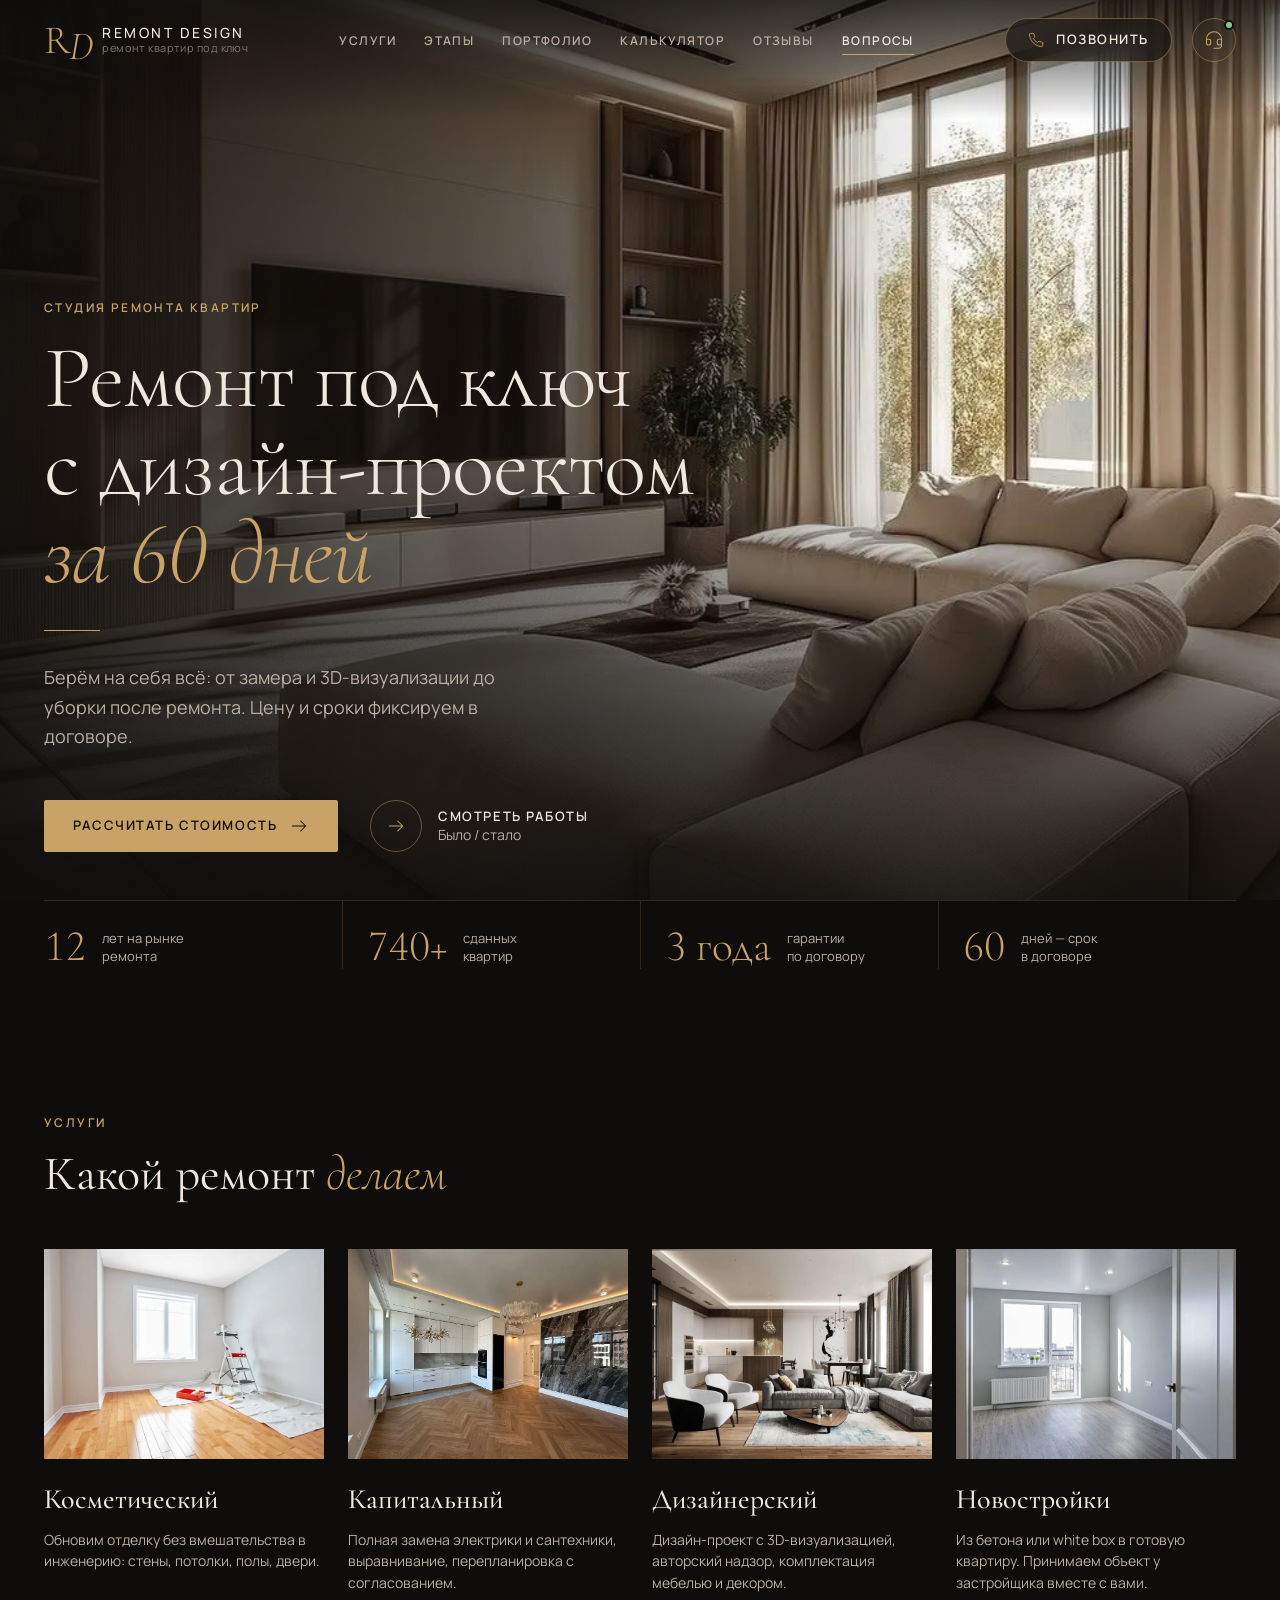
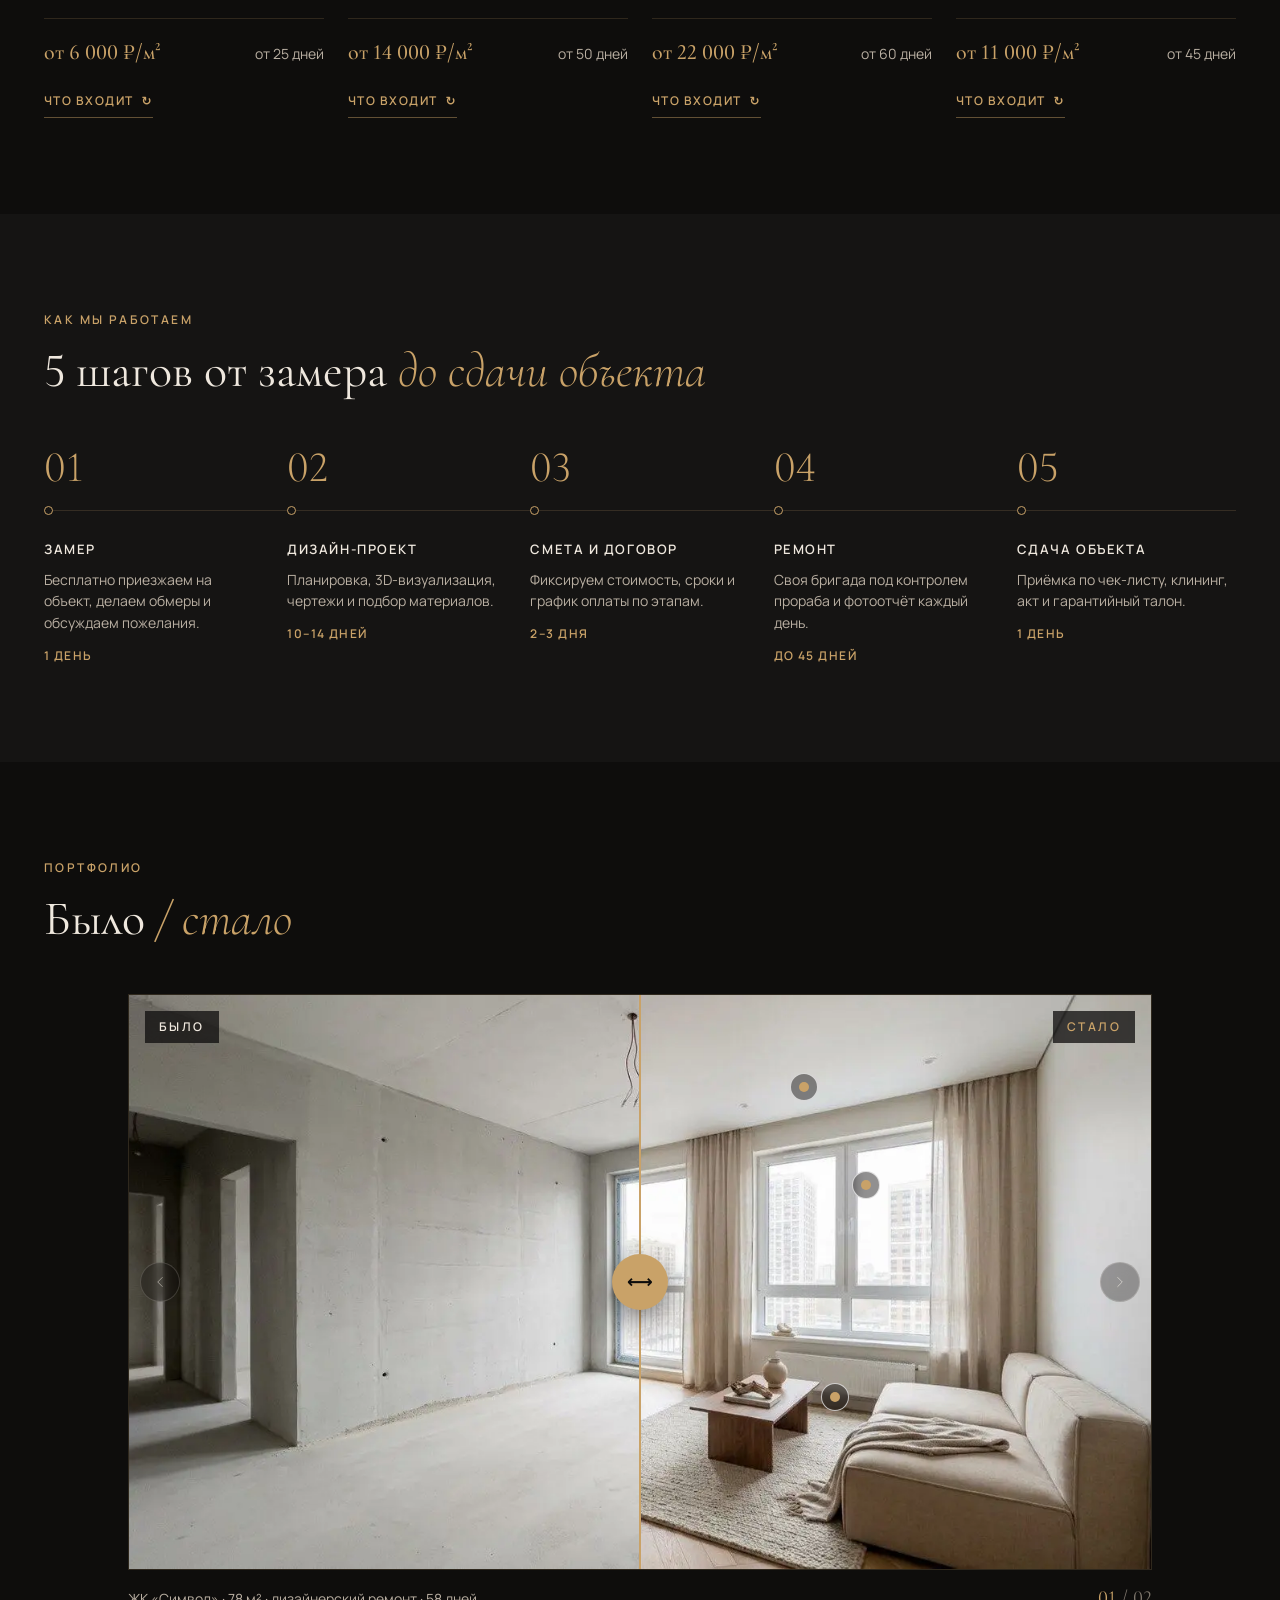
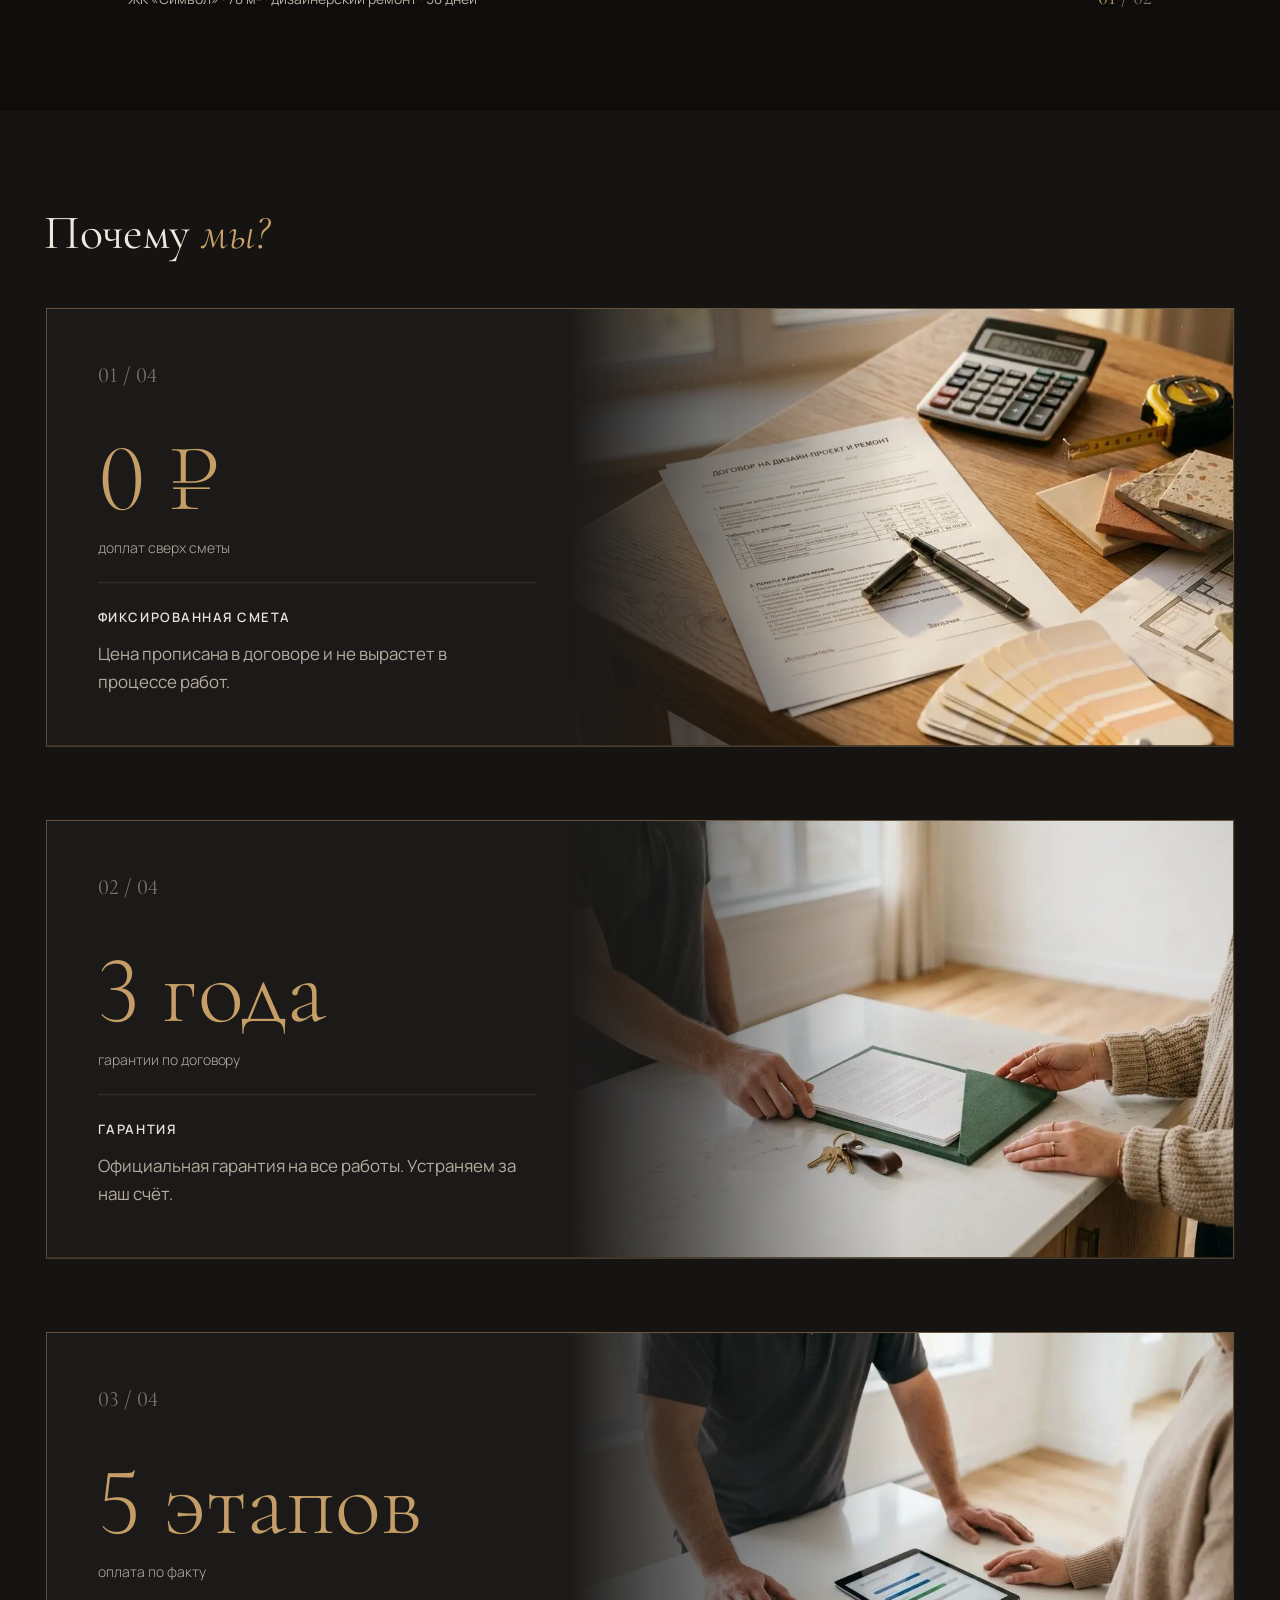
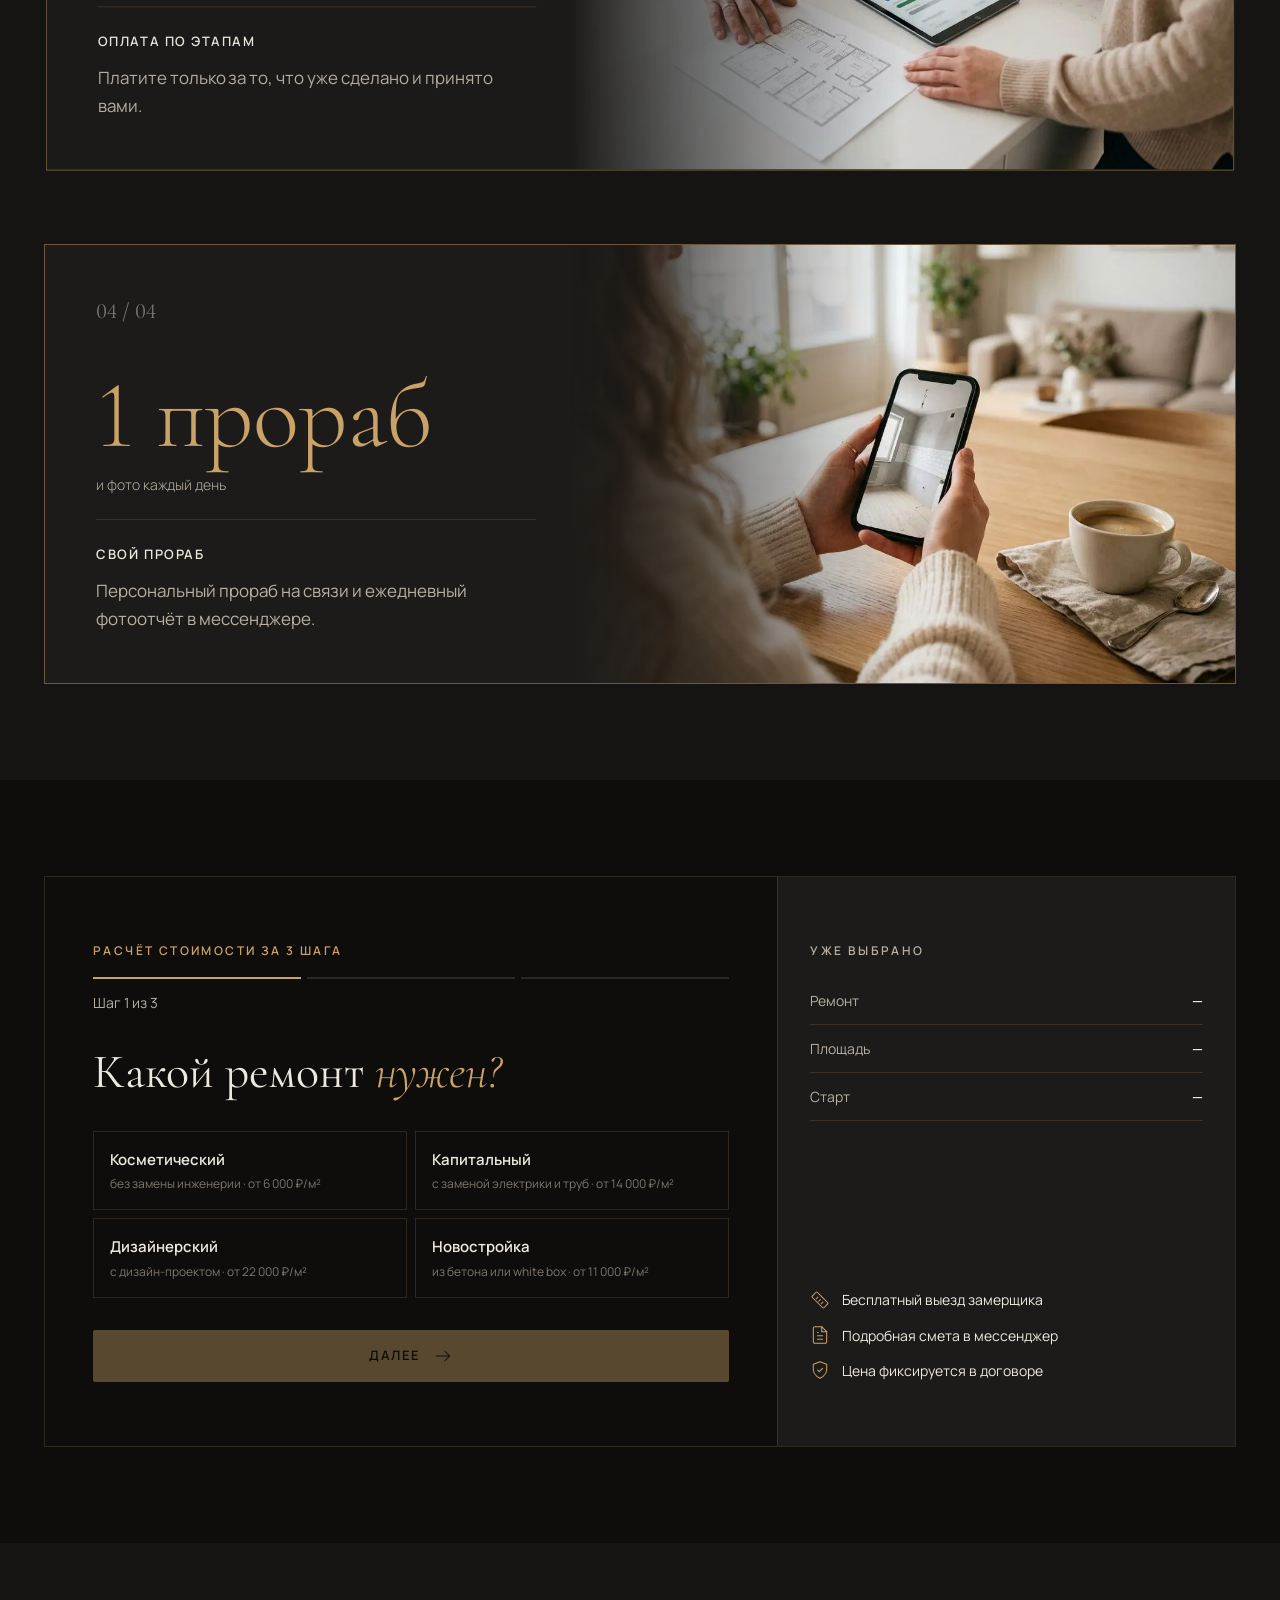
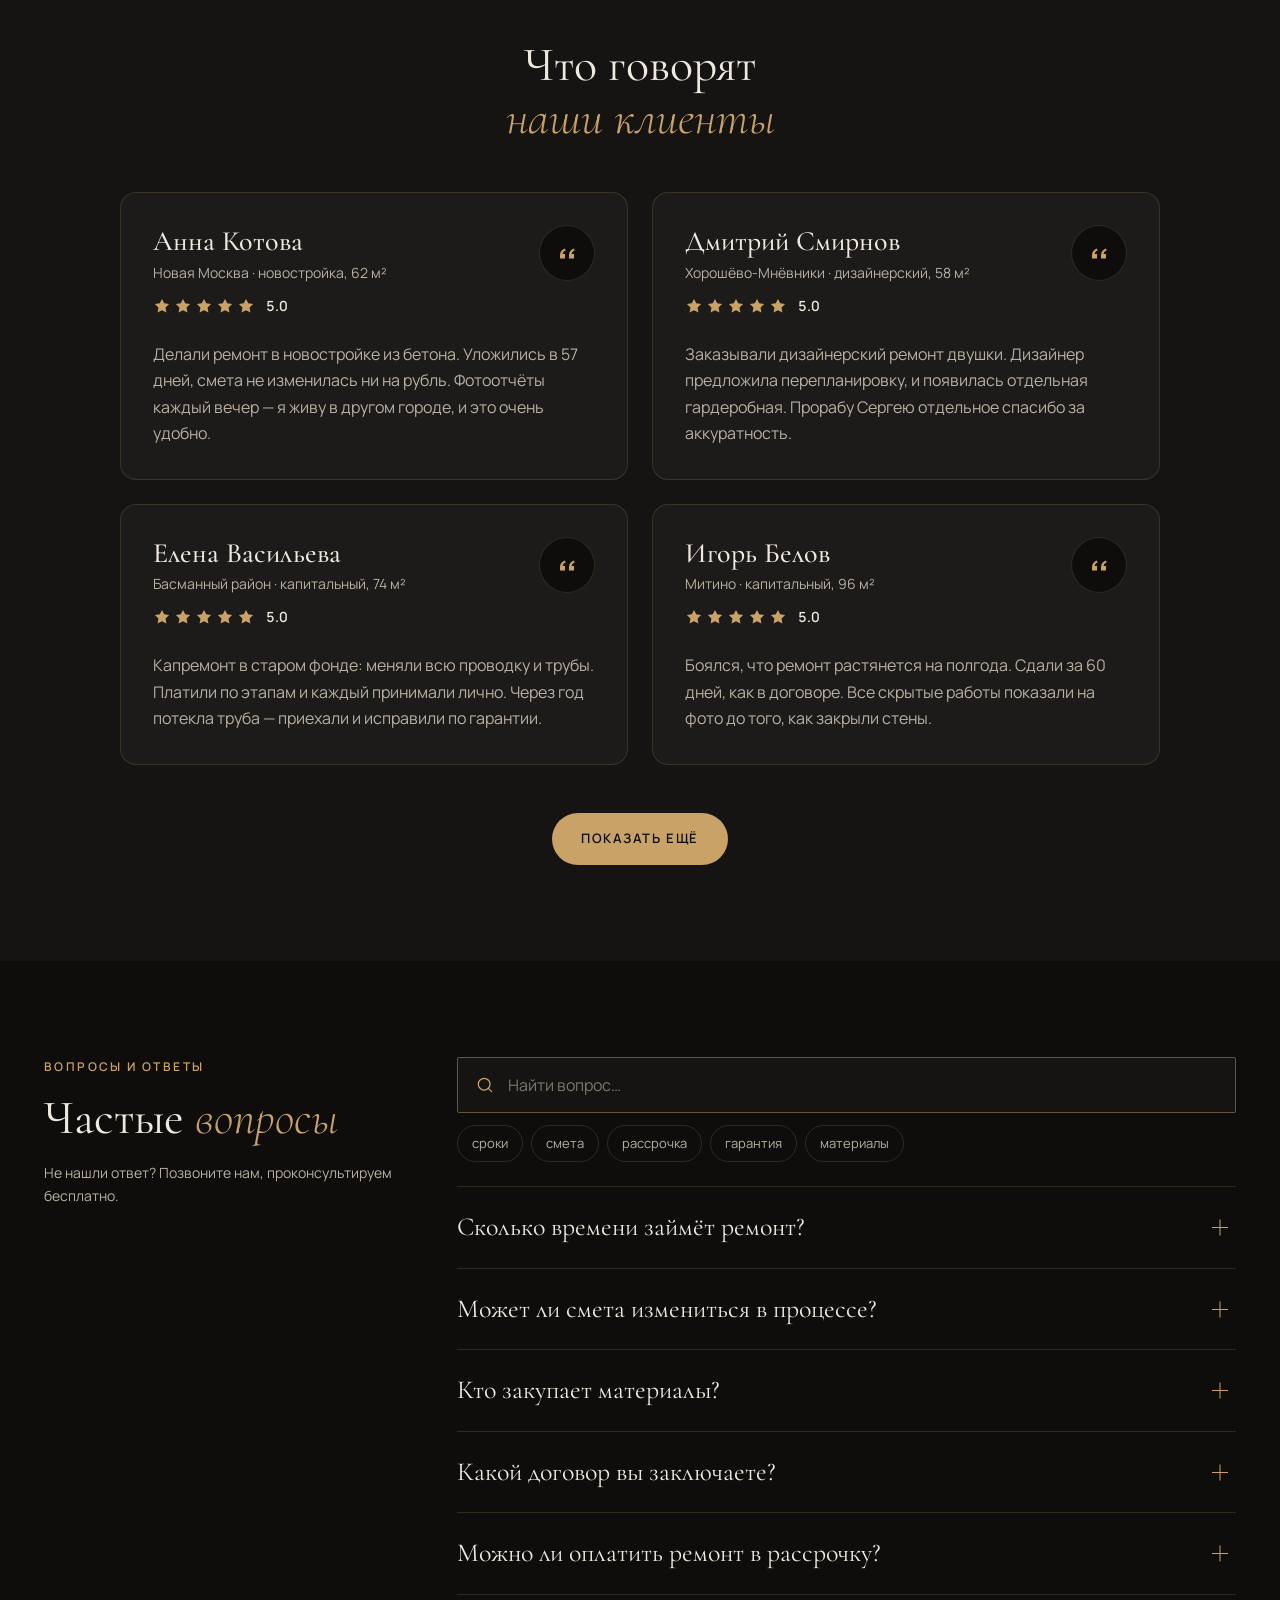
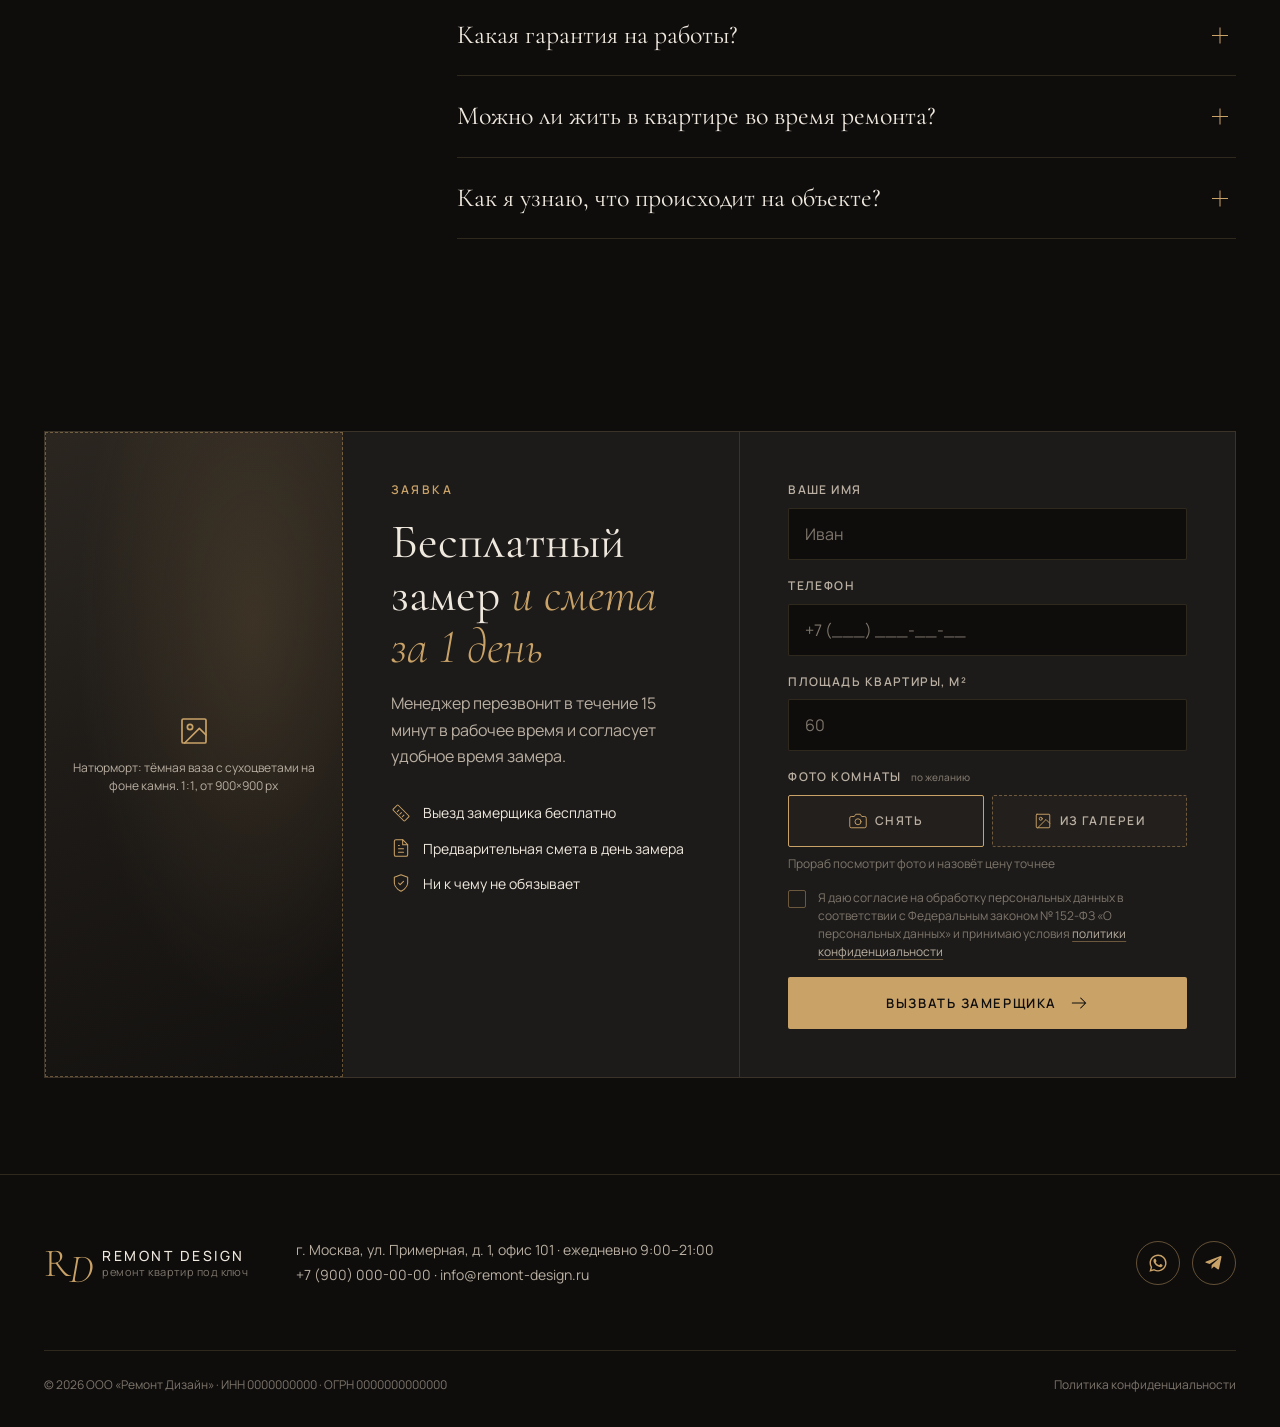
==== index.html @ 6e9c07ee "Let manager Anna answer renovation questions in the chat Anna now matches free-text questions agains" ====
<!DOCTYPE html>
<html lang="ru">
<head>
  <meta charset="UTF-8">
  <meta name="viewport" content="width=device-width, initial-scale=1.0, viewport-fit=cover">
  <title>REMONT DESIGN — ремонт квартир под ключ с дизайн-проектом за 60 дней</title>
  <meta name="description" content="Студия REMONT DESIGN: ремонт квартир и новостроек под ключ с дизайн-проектом за 60 дней. Фиксированная смета в договоре, гарантия 3 года, оплата по этапам.">
  <meta name="theme-color" content="#0E0D0C">
  <meta property="og:title" content="REMONT DESIGN — ремонт под ключ с дизайн-проектом">
  <meta property="og:description" content="Ремонт под ключ с дизайн-проектом за 60 дней. Фиксированная смета, гарантия 3 года.">
  <meta property="og:type" content="website">
  <link rel="preconnect" href="https://fonts.googleapis.com">
  <link rel="preconnect" href="https://fonts.gstatic.com" crossorigin>
  <link href="https://fonts.googleapis.com/css2?family=Cormorant+Garamond:ital,wght@0,300;0,400;0,500;1,300;1,400&family=Manrope:wght@400;500;600&display=swap" rel="stylesheet">
  <link rel="preload" as="image" href="images/hero.webp" type="image/webp">
  <link rel="stylesheet" href="styles.css">
  <link rel="icon" href="data:image/svg+xml,%3Csvg xmlns='http://www.w3.org/2000/svg' viewBox='0 0 32 32'%3E%3Crect width='32' height='32' fill='%230E0D0C'/%3E%3Ctext x='16' y='23' font-family='Georgia,serif' font-size='17' fill='%23C9A268' text-anchor='middle'%3ERD%3C/text%3E%3C/svg%3E">
  <script>
    // Анимации появления включаем только если браузер их поддерживает
    // и пользователь не просил уменьшить движение
    (function () {
      var d = document.documentElement;
      if (!('IntersectionObserver' in window) || matchMedia('(prefers-reduced-motion: reduce)').matches) return;
      d.classList.add('js-anim');
      // Страховка: если script.js не загрузился, контент не останется скрытым
      setTimeout(function () { if (!window.__revealReady) d.classList.remove('js-anim'); }, 3000);
    })();
  </script>
</head>
<body>
  <!-- Набор линейных иконок (толщина 1.25px) -->
  <svg width="0" height="0" style="position:absolute" aria-hidden="true">
    <defs>
      <symbol id="i-phone" viewBox="0 0 24 24"><path d="M22 16.92v3a2 2 0 0 1-2.18 2 19.8 19.8 0 0 1-8.63-3.07 19.5 19.5 0 0 1-6-6A19.8 19.8 0 0 1 2.12 4.18 2 2 0 0 1 4.11 2h3a2 2 0 0 1 2 1.72c.13.96.36 1.9.7 2.81a2 2 0 0 1-.45 2.11L8.09 9.91a16 16 0 0 0 6 6l1.27-1.27a2 2 0 0 1 2.11-.45c.91.34 1.85.57 2.81.7A2 2 0 0 1 22 16.92z"/></symbol>
      <symbol id="i-arrow" viewBox="0 0 24 24"><path d="M4 12h16M14 6l6 6-6 6"/></symbol>
      <symbol id="i-chev-l" viewBox="0 0 24 24"><path d="m15 18-6-6 6-6"/></symbol>
      <symbol id="i-chev-r" viewBox="0 0 24 24"><path d="m9 18 6-6-6-6"/></symbol>
      <symbol id="i-image" viewBox="0 0 24 24"><rect x="3" y="3" width="18" height="18" rx="1"/><circle cx="9" cy="9" r="2"/><path d="m21 15-5-5L5 21"/></symbol>
      <symbol id="i-doc" viewBox="0 0 24 24"><path d="M14 2H6a2 2 0 0 0-2 2v16a2 2 0 0 0 2 2h12a2 2 0 0 0 2-2V8z"/><path d="M14 2v6h6M9 13h6M9 17h6M9 9h1"/></symbol>
      <symbol id="i-shield" viewBox="0 0 24 24"><path d="M12 22s8-4 8-10V5l-8-3-8 3v7c0 6 8 10 8 10z"/><path d="m9 12 2 2 4-4"/></symbol>
      <symbol id="i-stages" viewBox="0 0 24 24"><rect x="2" y="5" width="20" height="14" rx="1"/><path d="M2 10h20M6 15h4"/></symbol>
      <symbol id="i-camera" viewBox="0 0 24 24"><path d="M23 19a2 2 0 0 1-2 2H3a2 2 0 0 1-2-2V8a2 2 0 0 1 2-2h4l2-3h6l2 3h4a2 2 0 0 1 2 2z"/><circle cx="12" cy="13" r="4"/></symbol>
      <symbol id="i-ruler" viewBox="0 0 24 24"><path d="M21.3 15.3 8.7 2.7a1 1 0 0 0-1.4 0L2.7 7.3a1 1 0 0 0 0 1.4l12.6 12.6a1 1 0 0 0 1.4 0l4.6-4.6a1 1 0 0 0 0-1.4z"/><path d="m7.5 10.5 2-2M10.5 13.5l2-2M13.5 16.5l2-2"/></symbol>
      <symbol id="i-mail" viewBox="0 0 24 24"><rect x="2" y="4" width="20" height="16" rx="1"/><path d="m22 6-10 7L2 6"/></symbol>
      <symbol id="i-pin" viewBox="0 0 24 24"><path d="M20 10c0 6-8 12-8 12s-8-6-8-12a8 8 0 0 1 16 0z"/><circle cx="12" cy="10" r="3"/></symbol>
      <symbol id="i-clock" viewBox="0 0 24 24"><circle cx="12" cy="12" r="10"/><path d="M12 6v6l4 2"/></symbol>
      <symbol id="i-star" viewBox="0 0 24 24"><path d="M12 2.5l2.94 5.96 6.56.95-4.75 4.63 1.12 6.54L12 17.5l-5.87 3.08 1.12-6.54L2.5 9.41l6.56-.95z"/></symbol>
      <symbol id="i-quote" viewBox="0 0 24 24"><path d="M10 7.5C7 8.5 5 10.8 5 14v3.5h5V13H7.6c.3-1.6 1.4-2.8 3-3.4zM19 7.5c-3 1-5 3.3-5 6.5v3.5h5V13h-2.4c.3-1.6 1.4-2.8 3-3.4z"/></symbol>
      <symbol id="i-headset" viewBox="0 0 24 24"><path d="M3 11h3a2 2 0 0 1 2 2v3a2 2 0 0 1-2 2H5a2 2 0 0 1-2-2v-5Zm0 0a9 9 0 1 1 18 0m0 0v5a2 2 0 0 1-2 2h-1a2 2 0 0 1-2-2v-3a2 2 0 0 1 2-2h3Z"/><path d="M21 16v2a4 4 0 0 1-4 4h-5"/></symbol>
      <symbol id="i-close" viewBox="0 0 24 24"><path d="M18 6 6 18M6 6l12 12"/></symbol>
      <symbol id="i-send" viewBox="0 0 24 24"><path d="M12 19V5M5 12l7-7 7 7"/></symbol>
    </defs>
  </svg>

  <a class="skip-link" href="#main">Перейти к содержимому</a>

  <!-- ===== Шапка ===== -->
  <header class="header" id="header">
    <div class="container header__inner">
      <a href="#top" class="logo" aria-label="REMONT DESIGN — на главную">
        <span class="logo__mark" aria-hidden="true">R<i>D</i></span>
        <span class="logo__text">
          <b>REMONT DESIGN</b>
          <small>ремонт квартир под ключ</small>
        </span>
      </a>

      <nav class="nav" id="nav" aria-label="Основная навигация">
        <ul class="nav__list">
          <li><a href="#services">Услуги</a></li>
          <li><a href="#steps">Этапы</a></li>
          <li><a href="#portfolio">Портфолио</a></li>
          <li><a href="#calc">Калькулятор</a></li>
          <li><a href="#reviews">Отзывы</a></li>
          <li><a href="#faq">Вопросы</a></li>
        </ul>
        <a href="tel:+79000000000" class="nav__phone-mobile">+7 (900) 000-00-00</a>
      </nav>

      <div class="header__actions">
        <a href="tel:+79000000000" class="header__phone">+7 (900) 000-00-00</a>
        <a href="tel:+79000000000" class="btn btn--pill header__call" aria-label="Позвонить">
          <svg class="icon" aria-hidden="true"><use href="#i-phone"/></svg>
          <span>Позвонить</span>
        </a>
        <button class="header__support" id="mgr-btn" type="button" aria-label="Написать менеджеру" aria-expanded="false" aria-controls="mgr">
          <svg class="icon" aria-hidden="true"><use href="#i-headset"/></svg>
          <span class="header__support-dot" aria-hidden="true"></span>
        </button>
        <button class="burger" id="burger" aria-label="Открыть меню" aria-expanded="false" aria-controls="msheet">
          <span></span><span></span><span></span>
        </button>
      </div>
    </div>
  </header>

  <!-- Мобильное меню-шторка: выезжает снизу, закрывается свайпом вниз или тапом по фону -->
  <div class="msheet-scrim" id="msheet-scrim"></div>
  <div class="msheet" id="msheet" role="dialog" aria-modal="true" aria-label="Меню" aria-hidden="true" inert>
    <span class="msheet__handle" aria-hidden="true"></span>
    <nav aria-label="Меню сайта">
      <a href="#services">Услуги <small>4 формата</small></a>
      <a href="#steps">Этапы <small>60 дней</small></a>
      <a href="#portfolio">Было / стало <small>2 проекта</small></a>
      <a href="#calc">Расчёт стоимости <small>3 шага</small></a>
      <a href="#reviews">Отзывы <small>6 отзывов</small></a>
      <a href="#faq">Вопросы <small>8 ответов</small></a>
    </nav>
    <div class="msheet__acts">
      <a href="tel:+79000000000" class="btn btn--outline">
        <svg class="icon" aria-hidden="true"><use href="#i-phone"/></svg>
        Позвонить
      </a>
      <a href="#calc" class="btn btn--primary">Рассчитать</a>
    </div>
  </div>

  <main id="main">

    <!-- ===== 1. Первый экран ===== -->
    <section class="hero" id="top">
      <div class="hero__stage">
        <figure class="hero__media">
          <picture>
            <source srcset="images/hero.webp" type="image/webp">
            <img class="hero__img" src="images/hero.jpg" width="1065" height="1080" alt="Светлая гостиная с панорамными окнами, модульным диваном и подсветкой — проект REMONT DESIGN" fetchpriority="high" decoding="async">
          </picture>
        </figure>

        <p class="hero__word" aria-hidden="true">REMONT<span>design</span></p>

        <div class="container hero__inner">
          <div class="hero__content">
            <p class="eyebrow">Студия ремонта квартир</p>
            <h1 class="hero__title">
              <span class="line">Ремонт под ключ</span>
              <span class="line">с дизайн-проектом</span>
              <span class="line"><em>за 60 дней</em></span>
            </h1>
            <span class="stroke" aria-hidden="true"></span>
            <p class="hero__lead">
              Берём на себя всё: от замера и 3D-визуализации до уборки после ремонта.
              Цену и сроки фиксируем в договоре.
            </p>
            <div class="hero__actions">
              <a href="#calc" class="btn btn--primary">
                Рассчитать стоимость
                <svg class="icon" aria-hidden="true"><use href="#i-arrow"/></svg>
              </a>
              <a href="#portfolio" class="round-link">
                <span class="round-link__icon"><svg class="icon" aria-hidden="true"><use href="#i-arrow"/></svg></span>
                <span class="round-link__text"><b>Смотреть работы</b>Было / стало</span>
              </a>
            </div>
          </div>
        </div>
      </div>
    </section>

    <!-- Цифры студии -->
    <section class="facts">
      <div class="container">
        <ul class="hero__facts" data-reveal-group>
          <li data-reveal><strong><span class="count" data-to="12">12</span></strong><span>лет на рынке<br>ремонта</span></li>
          <li data-reveal><strong><span class="count" data-to="740">740</span>+</strong><span>сданных<br>квартир</span></li>
          <li data-reveal><strong><span class="count" data-to="3">3</span> года</strong><span>гарантии<br>по договору</span></li>
          <li data-reveal><strong><span class="count" data-to="60">60</span></strong><span>дней — срок<br>в договоре</span></li>
        </ul>
      </div>
    </section>

    <!-- ===== 2. Услуги ===== -->
    <section class="section" id="services">
      <div class="container">
        <div class="section__head" data-reveal>
          <p class="eyebrow">Услуги</p>
          <h2 class="section__title">Какой ремонт <em>делаем</em></h2>
        </div>

        <div class="services">
          <article class="service" data-reveal>
            <div class="service__inner">
              <div class="service__face service__front">
                <figure class="ph--card svc-photo">
                  <picture>
                    <source srcset="images/svc-cosmetic.webp" type="image/webp">
                    <img src="images/svc-cosmetic.jpg" width="800" height="533" alt="Комната во время косметического ремонта: свежая покраска стен, стремянка и инструменты" loading="lazy" decoding="async">
                  </picture>
                </figure>
                <h3>Косметический</h3>
                <p>Обновим отделку без вмешательства в инженерию: стены, потолки, полы, двери.</p>
                <p class="service__meta"><span class="service__price">от 6 000 ₽/м²</span><span>от 25 дней</span></p>
                <button class="service__more" type="button" aria-expanded="false">Что входит <span aria-hidden="true">↻</span></button>
              </div>
              <div class="service__face service__back" aria-hidden="true">
                <h3>Косметический · что входит</h3>
                <ul class="service__list">
                  <li>Покраска стен и потолков</li>
                  <li>Поклейка обоев</li>
                  <li>Замена напольного покрытия</li>
                  <li>Замена дверей и плинтусов</li>
                  <li>Уборка после ремонта</li>
                </ul>
                <p class="service__back-price"><span class="service__price">от 6 000 ₽/м²</span><span>от 25 дней</span></p>
                <button class="service__more" type="button" tabindex="-1">Назад <span aria-hidden="true">↺</span></button>
              </div>
            </div>
          </article>

          <article class="service" data-reveal>
            <div class="service__inner">
              <div class="service__face service__front">
                <figure class="ph--card svc-photo">
                  <picture>
                    <source srcset="images/svc-capital.webp" type="image/webp">
                    <img src="images/svc-capital.jpg" width="900" height="675" alt="Кухня-гостиная после капитального ремонта: паркет ёлочкой, мраморная стена, подсветка потолка" loading="lazy" decoding="async">
                  </picture>
                </figure>
                <h3>Капитальный</h3>
                <p>Полная замена электрики и сантехники, выравнивание, перепланировка с согласованием.</p>
                <p class="service__meta"><span class="service__price">от 14 000 ₽/м²</span><span>от 50 дней</span></p>
                <button class="service__more" type="button" aria-expanded="false">Что входит <span aria-hidden="true">↻</span></button>
              </div>
              <div class="service__face service__back" aria-hidden="true">
                <h3>Капитальный · что входит</h3>
                <ul class="service__list">
                  <li>Демонтаж и вывоз мусора</li>
                  <li>Новая электрика и сантехника</li>
                  <li>Выравнивание стен и стяжка</li>
                  <li>Чистовая отделка</li>
                  <li>Гарантия 3 года</li>
                </ul>
                <p class="service__back-price"><span class="service__price">от 14 000 ₽/м²</span><span>от 50 дней</span></p>
                <button class="service__more" type="button" tabindex="-1">Назад <span aria-hidden="true">↺</span></button>
              </div>
            </div>
          </article>

          <article class="service" data-reveal>
            <div class="service__inner">
              <div class="service__face service__front">
                <figure class="ph--card svc-photo">
                  <picture>
                    <source srcset="images/svc-design.webp" type="image/webp">
                    <img src="images/svc-design.jpg" width="800" height="600" alt="Дизайнерская кухня-гостиная с серым диваном, подсветкой и обеденной зоной" loading="lazy" decoding="async">
                  </picture>
                </figure>
                <h3>Дизайнерский</h3>
                <p>Дизайн-проект с 3D-визуализацией, авторский надзор, комплектация мебелью и декором.</p>
                <p class="service__meta"><span class="service__price">от 22 000 ₽/м²</span><span>от 60 дней</span></p>
                <button class="service__more" type="button" aria-expanded="false">Что входит <span aria-hidden="true">↻</span></button>
              </div>
              <div class="service__face service__back" aria-hidden="true">
                <h3>Дизайнерский · что входит</h3>
                <ul class="service__list">
                  <li>Дизайн-проект и 3D-визуализация</li>
                  <li>Подбор и закупка материалов</li>
                  <li>Авторский надзор</li>
                  <li>Мебель и декор</li>
                  <li>Ремонт под ключ</li>
                </ul>
                <p class="service__back-price"><span class="service__price">от 22 000 ₽/м²</span><span>от 60 дней</span></p>
                <button class="service__more" type="button" tabindex="-1">Назад <span aria-hidden="true">↺</span></button>
              </div>
            </div>
          </article>

          <article class="service" data-reveal>
            <div class="service__inner">
              <div class="service__face service__front">
                <figure class="ph--card svc-photo">
                  <picture>
                    <source srcset="images/svc-newbuild.webp" type="image/webp">
                    <img src="images/svc-newbuild.jpg" width="900" height="600" alt="Комната в новостройке после ремонта: светлые стены, ламинат, окно с балконом" loading="lazy" decoding="async">
                  </picture>
                </figure>
                <h3>Новостройки</h3>
                <p>Из бетона или white box в готовую квартиру. Принимаем объект у застройщика вместе с вами.</p>
                <p class="service__meta"><span class="service__price">от 11 000 ₽/м²</span><span>от 45 дней</span></p>
                <button class="service__more" type="button" aria-expanded="false">Что входит <span aria-hidden="true">↻</span></button>
              </div>
              <div class="service__face service__back" aria-hidden="true">
                <h3>Новостройки · что входит</h3>
                <ul class="service__list">
                  <li>Приёмка у застройщика</li>
                  <li>Черновые работы из бетона</li>
                  <li>Инженерия и отделка</li>
                  <li>Установка сантехники</li>
                  <li>Клининг и сдача</li>
                </ul>
                <p class="service__back-price"><span class="service__price">от 11 000 ₽/м²</span><span>от 45 дней</span></p>
                <button class="service__more" type="button" tabindex="-1">Назад <span aria-hidden="true">↺</span></button>
              </div>
            </div>
          </article>
        </div>
      </div>
    </section>

    <!-- ===== 3. Как мы работаем ===== -->
    <section class="section section--alt" id="steps">
      <div class="container">
        <div class="section__head" data-reveal>
          <p class="eyebrow">Как мы работаем</p>
          <h2 class="section__title">5 шагов от замера <em>до сдачи объекта</em></h2>
        </div>

        <ol class="steps" id="steps-list">
          <li class="step" data-reveal>
            <span class="step__num">01</span>
            <span class="step__dot" aria-hidden="true"></span>
            <h3>Замер</h3>
            <p>Бесплатно приезжаем на объект, делаем обмеры и обсуждаем пожелания.</p>
            <span class="step__time">1 день</span>
          </li>
          <li class="step" data-reveal>
            <span class="step__num">02</span>
            <span class="step__dot" aria-hidden="true"></span>
            <h3>Дизайн-проект</h3>
            <p>Планировка, 3D-визуализация, чертежи и подбор материалов.</p>
            <span class="step__time">10–14 дней</span>
          </li>
          <li class="step" data-reveal>
            <span class="step__num">03</span>
            <span class="step__dot" aria-hidden="true"></span>
            <h3>Смета и договор</h3>
            <p>Фиксируем стоимость, сроки и график оплаты по этапам.</p>
            <span class="step__time">2–3 дня</span>
          </li>
          <li class="step" data-reveal>
            <span class="step__num">04</span>
            <span class="step__dot" aria-hidden="true"></span>
            <h3>Ремонт</h3>
            <p>Своя бригада под контролем прораба и фотоотчёт каждый день.</p>
            <span class="step__time">до 45 дней</span>
          </li>
          <li class="step" data-reveal>
            <span class="step__num">05</span>
            <span class="step__dot" aria-hidden="true"></span>
            <h3>Сдача объекта</h3>
            <p>Приёмка по чек-листу, клининг, акт и гарантийный талон.</p>
            <span class="step__time">1 день</span>
          </li>
        </ol>
      </div>
    </section>

    <!-- ===== 4. Портфолио ===== -->
    <section class="section" id="portfolio">
      <div class="container">
        <div class="section__head">
          <p class="eyebrow">Портфолио</p>
          <h2 class="section__title">Было <em>/ стало</em></h2>
        </div>

        <!-- Два проекта «было / стало»: тяните ползунок, стрелки по бокам переключают проект -->
        <div class="ba-gallery" id="ba-gallery">
          <div class="ba-slides" id="ba-slides">
            <div class="ba" data-project="0" tabindex="0" role="slider" aria-label="ЖК «Символ»: сравнение до и после ремонта" aria-valuemin="0" aria-valuemax="100" aria-valuenow="50">
              <div class="ba__before">
                <picture class="ba__img">
                  <source srcset="images/ba1-before.webp" type="image/webp">
                  <img src="images/ba1-before.jpg" width="1280" height="714" alt="ЖК «Символ», гостиная до ремонта: бетонные стены и стяжка" loading="lazy" decoding="async" draggable="false">
                </picture>
              </div>
              <div class="ba__after">
                <picture class="ba__img">
                  <source srcset="images/ba1-after.webp" type="image/webp">
                  <img src="images/ba1-after.jpg" width="1280" height="714" alt="ЖК «Символ», та же гостиная после дизайнерского ремонта: паркет ёлочкой, шторы, диван" loading="lazy" decoding="async" draggable="false">
                </picture>
                <button class="ba-spot" type="button" data-x="72" data-y="33" data-t="Шторы" data-h="Скрытый карниз в потолке" data-p="Нишу под карниз закладываем ещё на этапе потолков — шторы идут от самого верха." aria-label="Шторы: Скрытый карниз в потолке"></button>
                <button class="ba-spot" type="button" data-x="69" data-y="70" data-t="Пол" data-h="Паркет ёлочкой, дуб" data-p="Укладка на клей по выровненной стяжке, покрытие маслом." aria-label="Пол: Паркет ёлочкой, дуб"></button>
                <button class="ba-spot" type="button" data-x="66" data-y="16" data-t="Свет" data-h="Точечные светильники" data-p="Ровный потолок без перепадов, тёплый свет 3000 K." aria-label="Свет: Точечные светильники"></button>
              </div>
              <span class="ba__tag ba__tag--l">Было</span>
              <span class="ba__tag ba__tag--r">Стало</span>
              <div class="ba__handle"><span class="ba__knob" aria-hidden="true">⟷</span></div>
              <div class="ba-card" aria-live="polite">
                <button class="ba-card__x" type="button" aria-label="Закрыть">✕</button>
                <b class="ba-card__t"></b>
                <h3 class="ba-card__h"></h3>
                <p class="ba-card__p"></p>
              </div>
            </div>
            <div class="ba" data-project="1" tabindex="-1" role="slider" aria-label="Хамовники: сравнение до и после ремонта" aria-valuemin="0" aria-valuemax="100" aria-valuenow="50" aria-hidden="true">
              <div class="ba__before">
                <picture class="ba__img">
                  <source srcset="images/ba2-before.webp" type="image/webp">
                  <img src="images/ba2-before.jpg" width="1280" height="714" alt="Хамовники, комната до ремонта: старые обои, крашеный пол, чугунная батарея" loading="lazy" decoding="async" draggable="false">
                </picture>
              </div>
              <div class="ba__after">
                <picture class="ba__img">
                  <source srcset="images/ba2-after.webp" type="image/webp">
                  <img src="images/ba2-after.jpg" width="1280" height="714" alt="Хамовники, та же комната после капитального ремонта: ровные стены, паркетная доска, новое окно" loading="lazy" decoding="async" draggable="false">
                </picture>
                <button class="ba-spot" type="button" data-x="60" data-y="33" data-t="Стены" data-h="Выравнивание под покраску" data-p="Штукатурка по маякам, шпаклёвка и моющаяся краска." aria-label="Стены: Выравнивание под покраску"></button>
                <button class="ba-spot" type="button" data-x="55" data-y="17" data-t="Потолок" data-h="Молдинг и точечный свет" data-p="Новая проводка по всей квартире, светильники встроены в потолок." aria-label="Потолок: Молдинг и точечный свет"></button>
                <button class="ba-spot" type="button" data-x="57" data-y="88" data-t="Пол" data-h="Паркетная доска, дуб" data-p="Стяжка заново, шумоизоляция, плинтус в цвет стен." aria-label="Пол: Паркетная доска, дуб"></button>
              </div>
              <span class="ba__tag ba__tag--l">Было</span>
              <span class="ba__tag ba__tag--r">Стало</span>
              <div class="ba__handle"><span class="ba__knob" aria-hidden="true">⟷</span></div>
              <div class="ba-card" aria-live="polite">
                <button class="ba-card__x" type="button" aria-label="Закрыть">✕</button>
                <b class="ba-card__t"></b>
                <h3 class="ba-card__h"></h3>
                <p class="ba-card__p"></p>
              </div>
            </div>
          </div>
          <button class="ba-arrow ba-arrow--prev" id="ba-prev" type="button" aria-label="Предыдущий проект"><svg class="icon" aria-hidden="true"><use href="#i-chev-l"/></svg></button>
          <button class="ba-arrow ba-arrow--next" id="ba-next" type="button" aria-label="Следующий проект"><svg class="icon" aria-hidden="true"><use href="#i-chev-r"/></svg></button>
        </div>
        <div class="ba__meta" aria-live="polite">
          <span id="ba-title">ЖК «Символ» · 78&nbsp;м² · дизайнерский ремонт · 58 дней</span>
          <span class="ba__count"><b id="ba-num">01</b> / 02</span>
        </div>
      </div>
    </section>

    <!-- ===== 5. Почему мы ===== -->
    <section class="section section--alt" id="why">
      <div class="container">
        <div class="section__head">
          <h2 class="section__title">Почему <em>мы?</em></h2>
        </div>

        <div class="stack" id="stack">
          <article class="stack-card" style="--i:0">
            <figure class="stack-card__photo">
              <picture>
                <source srcset="images/why-estimate.webp" type="image/webp">
                <img src="images/why-estimate.jpg" width="1100" height="614" alt="Договор на ремонт, калькулятор, рулетка и образцы отделки на столе" loading="lazy" decoding="async">
              </picture>
            </figure>
            <span class="stack-card__idx">01 / 04</span>
            <p class="stack-card__big">0 ₽<small>доплат сверх сметы</small></p>
            <div class="stack-card__text">
              <h3>Фиксированная смета</h3>
              <p>Цена прописана в договоре и не вырастет в процессе работ.</p>
            </div>
          </article>
          <article class="stack-card" style="--i:1">
            <figure class="stack-card__photo">
              <picture>
                <source srcset="images/why-warranty.webp" type="image/webp">
                <img src="images/why-warranty.jpg" width="1100" height="738" alt="Сдача квартиры: ключи и папка с договором и гарантийным талоном на кухонном острове" loading="lazy" decoding="async">
              </picture>
            </figure>
            <span class="stack-card__idx">02 / 04</span>
            <p class="stack-card__big">3 года<small>гарантии по договору</small></p>
            <div class="stack-card__text">
              <h3>Гарантия</h3>
              <p>Официальная гарантия на все работы. Устраняем за наш счёт.</p>
            </div>
          </article>
          <article class="stack-card" style="--i:2">
            <figure class="stack-card__photo">
              <picture>
                <source srcset="images/why-stages.webp" type="image/webp">
                <img src="images/why-stages.jpg" width="1100" height="738" alt="Прораб и клиентка у стола с планом квартиры и планшетом с графиком этапов ремонта" loading="lazy" decoding="async">
              </picture>
            </figure>
            <span class="stack-card__idx">03 / 04</span>
            <p class="stack-card__big">5 этапов<small>оплата по факту</small></p>
            <div class="stack-card__text">
              <h3>Оплата по этапам</h3>
              <p>Платите только за то, что уже сделано и принято вами.</p>
            </div>
          </article>
          <article class="stack-card" style="--i:3">
            <figure class="stack-card__photo">
              <picture>
                <source srcset="images/why-report.webp" type="image/webp">
                <img src="images/why-report.jpg" width="1100" height="738" alt="Клиентка дома за чашкой кофе смотрит на телефоне фотоотчёт о ремонте" loading="lazy" decoding="async">
              </picture>
            </figure>
            <span class="stack-card__idx">04 / 04</span>
            <p class="stack-card__big">1 прораб<small>и фото каждый день</small></p>
            <div class="stack-card__text">
              <h3>Свой прораб</h3>
              <p>Персональный прораб на связи и ежедневный фотоотчёт в мессенджере.</p>
            </div>
          </article>
        </div>
      </div>
    </section>

    <!-- ===== 6. Калькулятор: квиз ===== -->
    <section class="section" id="calc">
      <div class="container">
        <div class="quiz" id="quiz">
          <div class="quiz__main">
            <p class="eyebrow">Расчёт стоимости за 3 шага</p>
            <div class="quiz__progress" aria-hidden="true"><i></i><i></i><i></i></div>
            <p class="quiz__label" id="quiz-label" aria-live="polite">Шаг 1 из 3</p>

            <fieldset class="quiz__step" data-step="1" tabindex="-1">
              <legend class="quiz__q">Какой ремонт <em>нужен?</em></legend>
              <div class="quiz__opts quiz__opts--wide">
                <label class="quiz__opt"><input type="radio" name="q-type" value="6000" data-text="Косметический"><span><b>Косметический</b><small>без замены инженерии · от 6 000 ₽/м²</small></span></label>
                <label class="quiz__opt"><input type="radio" name="q-type" value="14000" data-text="Капитальный"><span><b>Капитальный</b><small>с заменой электрики и труб · от 14 000 ₽/м²</small></span></label>
                <label class="quiz__opt"><input type="radio" name="q-type" value="22000" data-text="Дизайнерский"><span><b>Дизайнерский</b><small>с дизайн-проектом · от 22 000 ₽/м²</small></span></label>
                <label class="quiz__opt"><input type="radio" name="q-type" value="11000" data-text="Новостройка"><span><b>Новостройка</b><small>из бетона или white box · от 11 000 ₽/м²</small></span></label>
              </div>
            </fieldset>

            <fieldset class="quiz__step" data-step="2" tabindex="-1" hidden>
              <legend class="quiz__q">Какая площадь <em>квартиры?</em></legend>
              <div class="quiz__opts">
                <label class="quiz__opt"><input type="radio" name="q-area" value="20-40" data-text="до 40 м²"><span><b>до 40 м²</b></span></label>
                <label class="quiz__opt"><input type="radio" name="q-area" value="40-60" data-text="40–60 м²"><span><b>40–60 м²</b></span></label>
                <label class="quiz__opt"><input type="radio" name="q-area" value="60-80" data-text="60–80 м²"><span><b>60–80 м²</b></span></label>
                <label class="quiz__opt"><input type="radio" name="q-area" value="80-100" data-text="80–100 м²"><span><b>80–100 м²</b></span></label>
                <label class="quiz__opt"><input type="radio" name="q-area" value="100-150" data-text="100–150 м²"><span><b>100–150 м²</b></span></label>
                <label class="quiz__opt"><input type="radio" name="q-area" value="150-" data-text="больше 150 м²"><span><b>больше 150 м²</b></span></label>
              </div>
            </fieldset>

            <fieldset class="quiz__step" data-step="3" tabindex="-1" hidden>
              <legend class="quiz__q">Когда планируете <em>начать?</em></legend>
              <div class="quiz__opts">
                <label class="quiz__opt"><input type="radio" name="q-start" value="Как можно скорее" data-text="Как можно скорее"><span><b>Как можно скорее</b></span></label>
                <label class="quiz__opt"><input type="radio" name="q-start" value="В течение месяца" data-text="В течение месяца"><span><b>В течение месяца</b></span></label>
                <label class="quiz__opt"><input type="radio" name="q-start" value="Через 2–3 месяца" data-text="Через 2–3 месяца"><span><b>Через 2–3 месяца</b></span></label>
                <label class="quiz__opt"><input type="radio" name="q-start" value="Пока выбираю" data-text="Пока выбираю"><span><b>Пока выбираю</b></span></label>
              </div>
            </fieldset>

            <form class="quiz__step quiz__contact" data-step="4" id="quiz-form" tabindex="-1" novalidate hidden>
              <h3 class="quiz__q">Куда прислать <em>расчёт?</em></h3>
              <p class="quiz__hint">Покажем стоимость сразу, а подробную смету пришлём в мессенджер.</p>
              <div class="form__field">
                <label for="quiz-name">Ваше имя</label>
                <input id="quiz-name" name="name" type="text" autocomplete="name" placeholder="Иван" required>
                <span class="form__error" data-for="quiz-name"></span>
              </div>
              <div class="form__field">
                <label for="quiz-phone">Телефон</label>
                <input id="quiz-phone" name="phone" type="tel" autocomplete="tel" inputmode="tel" placeholder="+7 (___) ___-__-__" required>
                <span class="form__error" data-for="quiz-phone"></span>
              </div>
              <fieldset class="quiz__msg">
                <legend>Удобнее получить в</legend>
                <label class="quiz__chip"><input type="radio" name="q-msg" value="WhatsApp" checked><span>WhatsApp</span></label>
                <label class="quiz__chip"><input type="radio" name="q-msg" value="Telegram"><span>Telegram</span></label>
                <label class="quiz__chip"><input type="radio" name="q-msg" value="звонок"><span>Звонок</span></label>
              </fieldset>
              <label class="checkbox">
                <input type="checkbox" id="quiz-consent" name="consent" required>
                <span class="checkbox__box" aria-hidden="true"></span>
                <span class="checkbox__text">
                  Я даю согласие на обработку персональных данных в соответствии с Федеральным законом
                  № 152-ФЗ «О персональных данных» и принимаю условия
                  <a href="privacy.html" target="_blank" rel="noopener">политики конфиденциальности</a>
                </span>
              </label>
              <span class="form__error" data-for="quiz-consent"></span>
              <button type="submit" class="btn btn--primary btn--block">
                Показать расчёт
                <svg class="icon" aria-hidden="true"><use href="#i-arrow"/></svg>
              </button>
            </form>

            <div class="quiz__step quiz__result" data-step="5" tabindex="-1" hidden>
              <h3 class="quiz__q">Предварительный <em>расчёт</em></h3>
              <p class="quiz__price" id="quiz-price">—</p>
              <dl class="quiz__rows" id="quiz-rows"></dl>
              <p class="quiz__note" id="quiz-note"></p>
              <div class="quiz__nav">
                <button type="button" class="btn btn--outline" id="quiz-restart">Пройти заново</button>
                <a href="#lead" class="btn btn--primary">Вызвать замерщика</a>
              </div>
            </div>

            <div class="quiz__nav" id="quiz-nav">
              <button type="button" class="btn btn--outline" id="quiz-back">Назад</button>
              <button type="button" class="btn btn--primary" id="quiz-next" disabled>
                Далее
                <svg class="icon" aria-hidden="true"><use href="#i-arrow"/></svg>
              </button>
            </div>
          </div>

          <aside class="quiz__side">
            <p class="quiz__side-title">Уже выбрано</p>
            <dl class="quiz__picked">
              <div><dt>Ремонт</dt><dd data-pick="q-type">—</dd></div>
              <div><dt>Площадь</dt><dd data-pick="q-area">—</dd></div>
              <div><dt>Старт</dt><dd data-pick="q-start">—</dd></div>
            </dl>
            <ul class="quiz__perks">
              <li><svg class="icon" aria-hidden="true"><use href="#i-ruler"/></svg>Бесплатный выезд замерщика</li>
              <li><svg class="icon" aria-hidden="true"><use href="#i-doc"/></svg>Подробная смета в мессенджер</li>
              <li><svg class="icon" aria-hidden="true"><use href="#i-shield"/></svg>Цена фиксируется в договоре</li>
            </ul>
          </aside>
        </div>
      </div>
    </section>

    <!-- ===== 7. Отзывы ===== -->
    <section class="section section--alt" id="reviews">
      <div class="container">
        <div class="section__head section__head--center">
          <h2 class="section__title">Что говорят<br><em>наши клиенты</em></h2>
        </div>

        <div class="reviews" id="reviews-list">
          <figure class="review">
            <div class="review__top">
              <figcaption class="review__who">
                <b>Анна Котова</b>
                <span>Новая Москва · новостройка, 62&nbsp;м²</span>
                <span class="review__rating" aria-label="Оценка 5 из 5"><svg viewBox="0 0 24 24" aria-hidden="true"><use href="#i-star"/></svg><svg viewBox="0 0 24 24" aria-hidden="true"><use href="#i-star"/></svg><svg viewBox="0 0 24 24" aria-hidden="true"><use href="#i-star"/></svg><svg viewBox="0 0 24 24" aria-hidden="true"><use href="#i-star"/></svg><svg viewBox="0 0 24 24" aria-hidden="true"><use href="#i-star"/></svg><em>5.0</em></span>
              </figcaption>
              <span class="review__quote" aria-hidden="true"><svg viewBox="0 0 24 24"><use href="#i-quote"/></svg></span>
            </div>
            <blockquote>Делали ремонт в новостройке из бетона. Уложились в 57 дней, смета не изменилась ни на рубль. Фотоотчёты каждый вечер — я живу в другом городе, и это очень удобно.</blockquote>
          </figure>
          <figure class="review">
            <div class="review__top">
              <figcaption class="review__who">
                <b>Дмитрий Смирнов</b>
                <span>Хорошёво-Мнёвники · дизайнерский, 58&nbsp;м²</span>
                <span class="review__rating" aria-label="Оценка 5 из 5"><svg viewBox="0 0 24 24" aria-hidden="true"><use href="#i-star"/></svg><svg viewBox="0 0 24 24" aria-hidden="true"><use href="#i-star"/></svg><svg viewBox="0 0 24 24" aria-hidden="true"><use href="#i-star"/></svg><svg viewBox="0 0 24 24" aria-hidden="true"><use href="#i-star"/></svg><svg viewBox="0 0 24 24" aria-hidden="true"><use href="#i-star"/></svg><em>5.0</em></span>
              </figcaption>
              <span class="review__quote" aria-hidden="true"><svg viewBox="0 0 24 24"><use href="#i-quote"/></svg></span>
            </div>
            <blockquote>Заказывали дизайнерский ремонт двушки. Дизайнер предложила перепланировку, и появилась отдельная гардеробная. Прорабу Сергею отдельное спасибо за аккуратность.</blockquote>
          </figure>
          <figure class="review">
            <div class="review__top">
              <figcaption class="review__who">
                <b>Елена Васильева</b>
                <span>Басманный район · капитальный, 74&nbsp;м²</span>
                <span class="review__rating" aria-label="Оценка 5 из 5"><svg viewBox="0 0 24 24" aria-hidden="true"><use href="#i-star"/></svg><svg viewBox="0 0 24 24" aria-hidden="true"><use href="#i-star"/></svg><svg viewBox="0 0 24 24" aria-hidden="true"><use href="#i-star"/></svg><svg viewBox="0 0 24 24" aria-hidden="true"><use href="#i-star"/></svg><svg viewBox="0 0 24 24" aria-hidden="true"><use href="#i-star"/></svg><em>5.0</em></span>
              </figcaption>
              <span class="review__quote" aria-hidden="true"><svg viewBox="0 0 24 24"><use href="#i-quote"/></svg></span>
            </div>
            <blockquote>Капремонт в старом фонде: меняли всю проводку и трубы. Платили по этапам и каждый принимали лично. Через год потекла труба — приехали и исправили по гарантии.</blockquote>
          </figure>
          <figure class="review">
            <div class="review__top">
              <figcaption class="review__who">
                <b>Игорь Белов</b>
                <span>Митино · капитальный, 96&nbsp;м²</span>
                <span class="review__rating" aria-label="Оценка 5 из 5"><svg viewBox="0 0 24 24" aria-hidden="true"><use href="#i-star"/></svg><svg viewBox="0 0 24 24" aria-hidden="true"><use href="#i-star"/></svg><svg viewBox="0 0 24 24" aria-hidden="true"><use href="#i-star"/></svg><svg viewBox="0 0 24 24" aria-hidden="true"><use href="#i-star"/></svg><svg viewBox="0 0 24 24" aria-hidden="true"><use href="#i-star"/></svg><em>5.0</em></span>
              </figcaption>
              <span class="review__quote" aria-hidden="true"><svg viewBox="0 0 24 24"><use href="#i-quote"/></svg></span>
            </div>
            <blockquote>Боялся, что ремонт растянется на полгода. Сдали за 60 дней, как в договоре. Все скрытые работы показали на фото до того, как закрыли стены.</blockquote>
          </figure>
          <figure class="review" hidden>
            <div class="review__top">
              <figcaption class="review__who">
                <b>Мария Орлова</b>
                <span>Сокольники · косметический, 52&nbsp;м²</span>
                <span class="review__rating" aria-label="Оценка 5 из 5"><svg viewBox="0 0 24 24" aria-hidden="true"><use href="#i-star"/></svg><svg viewBox="0 0 24 24" aria-hidden="true"><use href="#i-star"/></svg><svg viewBox="0 0 24 24" aria-hidden="true"><use href="#i-star"/></svg><svg viewBox="0 0 24 24" aria-hidden="true"><use href="#i-star"/></svg><svg viewBox="0 0 24 24" aria-hidden="true"><use href="#i-star"/></svg><em>5.0</em></span>
              </figcaption>
              <span class="review__quote" aria-hidden="true"><svg viewBox="0 0 24 24"><use href="#i-quote"/></svg></span>
            </div>
            <blockquote>Освежили квартиру перед сдачей в аренду за 27 дней. Помогли выбрать недорогие, но приличные материалы, уложились в бюджет.</blockquote>
          </figure>
          <figure class="review" hidden>
            <div class="review__top">
              <figcaption class="review__who">
                <b>Сергей и Ольга Ким</b>
                <span>ЖК «Символ» · дизайнерский, 78&nbsp;м²</span>
                <span class="review__rating" aria-label="Оценка 5 из 5"><svg viewBox="0 0 24 24" aria-hidden="true"><use href="#i-star"/></svg><svg viewBox="0 0 24 24" aria-hidden="true"><use href="#i-star"/></svg><svg viewBox="0 0 24 24" aria-hidden="true"><use href="#i-star"/></svg><svg viewBox="0 0 24 24" aria-hidden="true"><use href="#i-star"/></svg><svg viewBox="0 0 24 24" aria-hidden="true"><use href="#i-star"/></svg><em>5.0</em></span>
              </figcaption>
              <span class="review__quote" aria-hidden="true"><svg viewBox="0 0 24 24"><use href="#i-quote"/></svg></span>
            </div>
            <blockquote>Понравилось, что дизайнер ездила на объект и сама проверяла, как выполнены узлы. Результат совпал с 3D-визуализацией почти один в один.</blockquote>
          </figure>
        </div>

        <div class="reviews__more">
          <button type="button" class="btn btn--primary btn--round" id="reviews-more" aria-controls="reviews-list">Показать ещё</button>
        </div>
      </div>
    </section>

    <!-- ===== 8. FAQ ===== -->
    <section class="section" id="faq">
      <div class="container faq-wrap">
        <div class="section__head">
          <p class="eyebrow">Вопросы и ответы</p>
          <h2 class="section__title">Частые <em>вопросы</em></h2>
          <p class="section__note">Не нашли ответ? Позвоните нам, проконсультируем бесплатно.</p>
        </div>

        <div class="faq-col">
          <label class="faq-search">
            <svg aria-hidden="true" viewBox="0 0 24 24"><circle cx="11" cy="11" r="7"/><path d="m20 20-4-4"/></svg>
            <input id="faq-q" type="search" placeholder="Найти вопрос…" aria-label="Поиск по вопросам" autocomplete="off" enterkeyhint="search">
          </label>
          <div class="faq-hints" id="faq-hints">
            <button class="faq-hint" type="button">сроки</button>
            <button class="faq-hint" type="button">смета</button>
            <button class="faq-hint" type="button">рассрочка</button>
            <button class="faq-hint" type="button">гарантия</button>
            <button class="faq-hint" type="button">материалы</button>
          </div>
          <div class="faq" id="faq-list">
            <details class="faq__item">
              <summary>Сколько времени займёт ремонт?</summary>
              <div class="faq__body"><p>Ремонт под ключ с дизайн-проектом занимает в среднем 60 дней для квартиры до 80 м². Косметический ремонт — от 25 дней. Точный срок прописываем в договоре, а за каждый день просрочки по нашей вине выплачиваем неустойку.</p></div>
            </details>
            <details class="faq__item">
              <summary>Может ли смета измениться в процессе?</summary>
              <div class="faq__body"><p>Нет, если вы не меняете объём работ. Смета фиксируется в договоре. Изменения возможны только по вашей инициативе — например, если вы решили добавить тёплый пол — и оформляются дополнительным соглашением с вашей подписью.</p></div>
            </details>
            <details class="faq__item">
              <summary>Кто закупает материалы?</summary>
              <div class="faq__body"><p>Как вам удобнее. Черновые материалы закупаем мы — с оптовыми скидками до 20% и отчётом по чекам. Чистовые можно выбрать вместе с дизайнером в салонах-партнёрах или купить самостоятельно.</p></div>
            </details>
            <details class="faq__item">
              <summary>Какой договор вы заключаете?</summary>
              <div class="faq__body"><p>Официальный договор подряда с юридическим лицом. В нём закреплены смета, сроки, этапы оплаты, гарантия 3 года и ответственность сторон. Образец договора можем прислать заранее.</p></div>
            </details>
            <details class="faq__item">
              <summary>Можно ли оплатить ремонт в рассрочку?</summary>
              <div class="faq__body"><p>Да. Помимо поэтапной оплаты по факту работ, доступна рассрочка через банки-партнёры на срок до 24 месяцев. Условия зависят от банка и согласовываются индивидуально.</p></div>
            </details>
            <details class="faq__item">
              <summary>Какая гарантия на работы?</summary>
              <div class="faq__body"><p>Официальная гарантия 3 года на все работы по договору. Если что-то случится — приедем и устраним за наш счёт.</p></div>
            </details>
            <details class="faq__item">
              <summary>Можно ли жить в квартире во время ремонта?</summary>
              <div class="faq__body"><p>При косметическом ремонте — частично да, работаем по комнатам. При капитальном лучше переехать на время черновых работ: будет шумно и пыльно.</p></div>
            </details>
            <details class="faq__item">
              <summary>Как я узнаю, что происходит на объекте?</summary>
              <div class="faq__body"><p>Прораб присылает фотоотчёт каждый день в WhatsApp или Telegram, а каждый этап вы принимаете лично на объекте.</p></div>
            </details>
          </div>
          <p class="faq-empty" id="faq-empty" hidden>Такого вопроса пока нет. <button type="button" class="faq-ask" data-open-chat>Спросите менеджера →</button></p>
        </div>
      </div>
    </section>

    <!-- ===== 9. Форма заявки ===== -->
    <section class="section section--lead" id="lead">
      <div class="container">
        <div class="lead">
          <figure class="ph lead__media">
            <svg class="ph__icon" aria-hidden="true"><use href="#i-image"/></svg>
            <figcaption class="ph__label">Натюрморт: тёмная ваза с сухоцветами на фоне камня. 1:1, от 900×900 px</figcaption>
          </figure>

          <div class="lead__text">
            <p class="eyebrow">Заявка</p>
            <h2 class="section__title">Бесплатный замер <em>и смета за 1 день</em></h2>
            <p>Менеджер перезвонит в течение 15 минут в рабочее время и согласует удобное время замера.</p>
            <ul class="lead__perks">
              <li><svg class="icon" aria-hidden="true"><use href="#i-ruler"/></svg>Выезд замерщика бесплатно</li>
              <li><svg class="icon" aria-hidden="true"><use href="#i-doc"/></svg>Предварительная смета в день замера</li>
              <li><svg class="icon" aria-hidden="true"><use href="#i-shield"/></svg>Ни к чему не обязывает</li>
            </ul>
          </div>

          <form class="form" id="lead-form" novalidate>
            <div class="form__field">
              <label for="lead-name">Ваше имя</label>
              <input id="lead-name" name="name" type="text" autocomplete="name" placeholder="Иван" required>
              <span class="form__error" data-for="lead-name"></span>
            </div>
            <div class="form__field">
              <label for="lead-phone">Телефон</label>
              <input id="lead-phone" name="phone" type="tel" autocomplete="tel" inputmode="tel" placeholder="+7 (___) ___-__-__" required>
              <span class="form__error" data-for="lead-phone"></span>
            </div>
            <div class="form__field">
              <label for="lead-area">Площадь квартиры, м²</label>
              <input id="lead-area" name="area" type="number" min="10" max="1000" inputmode="numeric" placeholder="60">
              <span class="form__error" data-for="lead-area"></span>
            </div>
            <!-- Фото комнаты: «Снять» сразу открывает камеру телефона, «Из галереи» — выбор готовых фото -->
            <div class="form__field">
              <span class="form__label" id="lead-photos-label">Фото комнаты <small>по желанию</small></span>
              <div class="photo-pick" role="group" aria-labelledby="lead-photos-label">
                <label class="photo-pick__btn photo-pick__btn--main">
                  <input type="file" accept="image/*" capture="environment" data-photos>
                  <svg class="icon" aria-hidden="true"><use href="#i-camera"/></svg>
                  Снять
                </label>
                <label class="photo-pick__btn">
                  <input type="file" accept="image/*" multiple data-photos>
                  <svg class="icon" aria-hidden="true"><use href="#i-image"/></svg>
                  Из галереи
                </label>
              </div>
              <ul class="photo-thumbs" id="lead-thumbs" aria-label="Выбранные фото"></ul>
              <p class="photo-note">Прораб посмотрит фото и назовёт цену точнее <b id="lead-ph-count" hidden></b></p>
            </div>
            <label class="checkbox">
              <input type="checkbox" id="lead-consent" name="consent" required>
              <span class="checkbox__box" aria-hidden="true"></span>
              <span class="checkbox__text">
                Я даю согласие на обработку персональных данных в соответствии с Федеральным законом
                № 152-ФЗ «О персональных данных» и принимаю условия
                <a href="privacy.html" target="_blank" rel="noopener">политики конфиденциальности</a>
              </span>
            </label>
            <span class="form__error" data-for="lead-consent"></span>
            <button type="submit" class="btn btn--primary btn--block">
              Вызвать замерщика
              <svg class="icon" aria-hidden="true"><use href="#i-arrow"/></svg>
            </button>
            <p class="form__status" id="lead-status" role="status" aria-live="polite"></p>
          </form>
        </div>
      </div>
    </section>
  </main>

  <!-- ===== 10. Подвал ===== -->
  <footer class="footer">
    <div class="container">
      <div class="footer__main">
        <a href="#top" class="logo">
          <span class="logo__mark" aria-hidden="true">R<i>D</i></span>
          <span class="logo__text"><b>REMONT DESIGN</b><small>ремонт квартир под ключ</small></span>
        </a>
        <address class="footer__info">
          <span class="footer__line">г. Москва, ул. Примерная, д. 1, офис 101<span class="footer__sep"> · </span><span class="footer__hours">ежедневно 9:00–21:00</span></span>
          <span class="footer__line"><a href="tel:+79000000000">+7 (900) 000-00-00</a><span class="footer__sep"> · </span><a href="mailto:info@remont-design.ru">info@remont-design.ru</a></span>
        </address>
        <div class="footer__msg">
          <a href="https://wa.me/79000000000" target="_blank" rel="noopener" aria-label="Написать в WhatsApp"><svg viewBox="0 0 24 24" width="18" height="18" fill="currentColor" aria-hidden="true"><path d="M17.47 14.38c-.3-.15-1.76-.87-2.03-.97-.27-.1-.47-.15-.67.15-.2.3-.77.97-.94 1.17-.17.2-.35.22-.65.07-.3-.15-1.26-.46-2.4-1.48-.89-.79-1.49-1.77-1.66-2.07-.17-.3-.02-.46.13-.61.13-.13.3-.35.45-.52.15-.17.2-.3.3-.5.1-.2.05-.37-.02-.52-.08-.15-.67-1.62-.92-2.22-.24-.58-.49-.5-.67-.51h-.57c-.2 0-.52.07-.8.37-.27.3-1.04 1.02-1.04 2.48 0 1.46 1.07 2.88 1.21 3.08.15.2 2.1 3.2 5.08 4.49.71.31 1.26.49 1.69.63.71.22 1.36.19 1.87.12.57-.09 1.76-.72 2.01-1.41.25-.7.25-1.29.17-1.41-.07-.13-.27-.2-.57-.35zM12.05 21.5h-.01a9.4 9.4 0 0 1-4.8-1.32l-.34-.2-3.57.94.95-3.48-.22-.36a9.4 9.4 0 0 1-1.44-5.02c0-5.2 4.23-9.43 9.44-9.43a9.43 9.43 0 0 1 9.43 9.44c0 5.2-4.24 9.43-9.44 9.43zm8.02-17.46A11.27 11.27 0 0 0 12.05.72C5.8.72.71 5.8.71 12.05c0 2 .52 3.95 1.52 5.66L.62 23.6l6.04-1.59a11.3 11.3 0 0 0 5.39 1.37h.01c6.25 0 11.34-5.08 11.34-11.33 0-3.03-1.18-5.87-3.33-8.01z"/></svg></a>
          <a href="https://t.me/remont_design" target="_blank" rel="noopener" aria-label="Написать в Telegram"><svg viewBox="0 0 24 24" width="18" height="18" fill="currentColor" aria-hidden="true"><path d="M21.94 4.3 18.7 19.6c-.24 1.08-.88 1.35-1.79.84l-4.94-3.64-2.38 2.3c-.27.26-.49.48-1 .48l.35-5.03 9.16-8.28c.4-.35-.09-.55-.62-.2L6.16 13.2 1.29 11.68c-1.06-.33-1.08-1.06.22-1.57L20.57 2.77c.88-.33 1.65.2 1.37 1.53z"/></svg></a>
        </div>
      </div>

      <div class="footer__bottom">
        <p>© <span id="year">2026</span> ООО «Ремонт Дизайн» · ИНН 0000000000 · ОГРН 0000000000000</p>
        <a href="privacy.html" target="_blank" rel="noopener">Политика конфиденциальности</a>
      </div>

      <!-- Кнопки связи: на телефоне — в самом конце страницы -->
      <nav class="action-bar" aria-label="Связаться с нами">
        <a href="tel:+79000000000" class="action-bar__call">
          <svg class="icon" aria-hidden="true"><use href="#i-phone"/></svg>
          Позвонить
        </a>
        <a href="https://wa.me/79000000000" target="_blank" rel="noopener" aria-label="Написать в WhatsApp"><svg viewBox="0 0 24 24" width="18" height="18" fill="currentColor" aria-hidden="true"><path d="M17.47 14.38c-.3-.15-1.76-.87-2.03-.97-.27-.1-.47-.15-.67.15-.2.3-.77.97-.94 1.17-.17.2-.35.22-.65.07-.3-.15-1.26-.46-2.4-1.48-.89-.79-1.49-1.77-1.66-2.07-.17-.3-.02-.46.13-.61.13-.13.3-.35.45-.52.15-.17.2-.3.3-.5.1-.2.05-.37-.02-.52-.08-.15-.67-1.62-.92-2.22-.24-.58-.49-.5-.67-.51h-.57c-.2 0-.52.07-.8.37-.27.3-1.04 1.02-1.04 2.48 0 1.46 1.07 2.88 1.21 3.08.15.2 2.1 3.2 5.08 4.49.71.31 1.26.49 1.69.63.71.22 1.36.19 1.87.12.57-.09 1.76-.72 2.01-1.41.25-.7.25-1.29.17-1.41-.07-.13-.27-.2-.57-.35zM12.05 21.5h-.01a9.4 9.4 0 0 1-4.8-1.32l-.34-.2-3.57.94.95-3.48-.22-.36a9.4 9.4 0 0 1-1.44-5.02c0-5.2 4.23-9.43 9.44-9.43a9.43 9.43 0 0 1 9.43 9.44c0 5.2-4.24 9.43-9.44 9.43zm8.02-17.46A11.27 11.27 0 0 0 12.05.72C5.8.72.71 5.8.71 12.05c0 2 .52 3.95 1.52 5.66L.62 23.6l6.04-1.59a11.3 11.3 0 0 0 5.39 1.37h.01c6.25 0 11.34-5.08 11.34-11.33 0-3.03-1.18-5.87-3.33-8.01z"/></svg></a>
        <a href="https://t.me/remont_design" target="_blank" rel="noopener" aria-label="Написать в Telegram"><svg viewBox="0 0 24 24" width="18" height="18" fill="currentColor" aria-hidden="true"><path d="M21.94 4.3 18.7 19.6c-.24 1.08-.88 1.35-1.79.84l-4.94-3.64-2.38 2.3c-.27.26-.49.48-1 .48l.35-5.03 9.16-8.28c.4-.35-.09-.55-.62-.2L6.16 13.2 1.29 11.68c-1.06-.33-1.08-1.06.22-1.57L20.57 2.77c.88-.33 1.65.2 1.37 1.53z"/></svg></a>
      </nav>
    </div>
  </footer>

  <!-- Чат с менеджером: кнопка внизу справа и окно переписки -->
  <section class="mgr" id="mgr" role="dialog" aria-label="Чат с менеджером" hidden>
    <header class="mgr__head">
      <span class="mgr__ava" aria-hidden="true">RD</span>
      <span class="mgr__who"><b>Анна, менеджер</b><small>онлайн · отвечу на вопросы о ремонте</small></span>
      <button class="mgr__close" id="mgr-close" type="button" aria-label="Закрыть чат"><svg class="icon" aria-hidden="true"><use href="#i-close"/></svg></button>
    </header>
    <div class="mgr__log" id="mgr-log" aria-live="polite"></div>
    <div class="mgr__quick" id="mgr-quick"></div>
    <form class="mgr__form" id="mgr-form" autocomplete="off">
      <input id="mgr-in" aria-label="Ваше сообщение" placeholder="Спросите про ремонт…">
      <button type="submit" aria-label="Отправить"><svg class="icon" aria-hidden="true"><use href="#i-send"/></svg></button>
    </form>
  </section>

  <script src="script.js"></script>
</body>
</html>
---- styles.css ----
/* =========================================================
   REMONT DESIGN — стили лендинга
   Построены на токенах из DESIGN-SYSTEM.md
   Layout: асимметричный первый экран (текст 5 кол. / фото 7 кол. под край),
   ряды «иконка + текст» на волосяных линиях, компактный ритм секций
   ========================================================= */

:root {
  color-scheme: dark;

  /* Цвет */
  --ink-900: #0E0D0C;
  --ink-800: #151413;
  --ink-700: #1D1B19;
  --ink-600: #2A2724;
  --line: rgba(201, 162, 104, 0.18);
  --line-strong: rgba(201, 162, 104, 0.45);
  --gold-400: #DDBD8A;
  --gold-500: #C9A268;
  --gold-600: #A8834D;
  --sand-100: #EFE8DE;
  --sand-300: #B9AFA2;
  --sand-500: #7E766C;
  --error: #E08A76;
  --success: #9CC6A0;

  /* Шрифты */
  --font-display: "Cormorant Garamond", "Cormorant", Georgia, "Times New Roman", serif;
  --font-body: "Manrope", system-ui, -apple-system, "Segoe UI", Roboto, sans-serif;

  /* Шкала */
  --fs-display: clamp(48px, 7vw, 88px);
  --fs-h1: clamp(40px, 5vw, 64px);
  --fs-h2: clamp(34px, 3.8vw, 48px);
  --fs-h3: clamp(24px, 2.2vw, 28px);
  --fs-number: clamp(36px, 3.4vw, 44px);
  --fs-body-lg: 18px;
  --fs-body: 16px;
  --fs-small: 14px;
  --fs-label: 13px;
  --fs-eyebrow: 12px;
  --tracking-label: 0.12em;
  --tracking-eyebrow: 0.2em;

  /* Отступы */
  --space-1: 4px;
  --space-2: 8px;
  --space-3: 12px;
  --space-4: 16px;
  --space-5: 24px;
  --space-6: 32px;
  --space-7: 48px;
  --space-8: 64px;
  --space-9: 96px;

  /* Сетка */
  --container: 1240px;
  --pad-x: 40px;
  --gutter: 24px;
  --section-y: clamp(56px, 8vw, 96px);
  --header-h: 80px;

  /* Форма */
  --radius: 2px;
  --radius-pill: 999px;
  --radius-card: 16px;
  --hairline: 1px solid var(--line);

  /* Движение */
  --ease: cubic-bezier(0.22, 0.61, 0.36, 1);
  --t-fast: 300ms var(--ease);
  --t-slow: 600ms var(--ease);
}

/* ---------- База ---------- */
*,
*::before,
*::after { box-sizing: border-box; }

html {
  scroll-behavior: smooth;
  scroll-padding-top: calc(var(--header-h) + 8px);
  -webkit-text-size-adjust: 100%;
}

body {
  margin: 0;
  background: var(--ink-900);
  color: var(--sand-100);
  font-family: var(--font-body);
  font-size: var(--fs-body);
  line-height: 1.65;
  -webkit-font-smoothing: antialiased;
  overflow-x: hidden;
}
body.menu-open { overflow: hidden; }

img { max-width: 100%; display: block; }
a { color: inherit; text-decoration: none; }
h1, h2, h3, h4 { margin: 0; font-weight: 400; text-wrap: balance; }

/* У Cormorant по умолчанию старостильные цифры — включаем выровненные */
.hero__title, .section__title, .hero__facts strong, .step__num, .service__price,
.quiz__price, .review blockquote, .faq__item summary, .logo__mark {
  font-variant-numeric: lining-nums;
}
p, figure, blockquote, dl, dd { margin: 0; }
ul, ol { margin: 0; padding: 0; list-style: none; }
button, input { font: inherit; color: inherit; }
em { font-style: italic; }

:focus-visible {
  outline: 1px solid var(--gold-500);
  outline-offset: 4px;
}

.container {
  width: 100%;
  max-width: var(--container);
  margin: 0 auto;
  padding-inline: var(--pad-x);
}

.icon {
  width: 20px;
  height: 20px;
  flex-shrink: 0;
  fill: none;
  stroke: currentColor;
  stroke-width: 1.25;
  stroke-linecap: round;
  stroke-linejoin: round;
}

.skip-link {
  position: absolute;
  left: 16px;
  top: -60px;
  z-index: 200;
  padding: 10px 16px;
  background: var(--gold-500);
  color: var(--ink-900);
  font-weight: 600;
  transition: top var(--t-fast);
}
.skip-link:focus { top: 12px; }

/* ---------- Типографика ---------- */
.eyebrow {
  margin-bottom: var(--space-4);
  color: var(--gold-500);
  font-size: var(--fs-eyebrow);
  font-weight: 600;
  letter-spacing: var(--tracking-eyebrow);
  text-transform: uppercase;
}

.section__title {
  font-family: var(--font-display);
  font-size: var(--fs-h2);
  font-weight: 400;
  line-height: 1.1;
}
.section__title em,
.hero__title em {
  color: var(--gold-500);
  font-weight: 300;
}

.stroke {
  display: block;
  width: 56px;
  height: 1px;
  background: var(--gold-500);
}

/* ---------- Кнопки ---------- */
.btn {
  display: inline-flex;
  align-items: center;
  justify-content: center;
  gap: var(--space-3);
  height: 52px;
  padding-inline: 28px;
  border: 1px solid transparent;
  border-radius: var(--radius);
  font-size: var(--fs-label);
  font-weight: 600;
  letter-spacing: var(--tracking-label);
  text-transform: uppercase;
  white-space: nowrap;
  cursor: pointer;
  transition: background-color var(--t-fast), color var(--t-fast), border-color var(--t-fast);
}
.btn .icon { transition: transform var(--t-fast); }
.btn:hover .icon { transform: translateX(4px); }

.btn--primary { background: var(--gold-500); color: var(--ink-900); }
.btn--primary:hover { background: var(--gold-400); }
.btn--primary:active { background: var(--gold-600); }

.btn--outline { border-color: var(--line-strong); background: transparent; color: var(--sand-100); }
.btn--outline:hover { border-color: var(--gold-500); color: var(--gold-500); }

.btn--pill {
  height: 44px;
  padding-inline: 22px;
  border-color: var(--line-strong);
  border-radius: var(--radius-pill);
  color: var(--sand-100);
}
.btn--pill .icon { width: 16px; height: 16px; color: var(--gold-500); }
.btn--pill:hover { border-color: var(--gold-500); color: var(--gold-500); }
.btn--pill:hover .icon { transform: none; }

.btn--block { width: 100%; }

.round-link {
  display: inline-flex;
  align-items: center;
  gap: var(--space-4);
}
.round-link__icon {
  display: grid;
  place-items: center;
  width: 52px;
  height: 52px;
  border: 1px solid var(--line-strong);
  border-radius: 50%;
  color: var(--gold-500);
  transition: border-color var(--t-fast), background-color var(--t-fast), color var(--t-fast);
}
.round-link:hover .round-link__icon {
  border-color: var(--gold-500);
  background: var(--gold-500);
  color: var(--ink-900);
}
.round-link__text {
  display: flex;
  flex-direction: column;
  font-size: var(--fs-small);
  color: var(--sand-300);
  line-height: 1.4;
}
.round-link__text b {
  color: var(--sand-100);
  font-size: var(--fs-label);
  font-weight: 600;
  letter-spacing: var(--tracking-label);
  text-transform: uppercase;
}

/* ---------- Шапка ---------- */
.header {
  position: fixed;
  top: env(safe-area-inset-top, 0px);
  left: 0;
  right: 0;
  z-index: 100;
  height: var(--header-h);
  border-bottom: 1px solid transparent;
  transition: background-color var(--t-fast), border-color var(--t-fast), height var(--t-fast);
}
/* Пока шапка лежит на фото первого экрана — мягкое затемнение сверху, чтобы логотип читался */
.header::before {
  content: "";
  position: absolute;
  left: 0;
  right: 0;
  top: 0;
  height: 150%;
  z-index: -1;
  background: linear-gradient(180deg, rgba(14, 13, 12, 0.75) 0%, rgba(14, 13, 12, 0.35) 60%, transparent 100%);
  pointer-events: none;
  transition: opacity var(--t-fast);
}
.header.is-scrolled::before { opacity: 0; }
.header.is-scrolled {
  --header-h: 64px;
  background: rgba(14, 13, 12, 0.92);
  backdrop-filter: blur(12px);
  -webkit-backdrop-filter: blur(12px);
  border-bottom-color: var(--line);
}

.header__inner {
  height: 100%;
  display: flex;
  align-items: center;
  justify-content: space-between;
  gap: var(--space-5);
}

.logo {
  display: inline-flex;
  align-items: center;
  gap: var(--space-3);
  flex-shrink: 0;
}
.logo__mark {
  font-family: var(--font-display);
  font-size: 40px;
  font-weight: 300;
  line-height: 1;
  color: var(--gold-500);
  letter-spacing: -0.06em;
}
.logo__mark i { font-style: italic; position: relative; top: 6px; }
.logo__text { display: flex; flex-direction: column; line-height: 1.25; }
.logo__text b {
  font-size: 14px;
  font-weight: 500;
  letter-spacing: 0.18em;
}
.logo__text small {
  font-size: 11px;
  color: var(--sand-500);
  letter-spacing: 0.04em;
}

.nav__list { display: flex; gap: 28px; }
.nav__list a {
  position: relative;
  padding-block: 6px;
  font-size: 12px;
  font-weight: 600;
  letter-spacing: var(--tracking-label);
  text-transform: uppercase;
  color: var(--sand-300);
  transition: color var(--t-fast);
}
.nav__list a::after {
  content: "";
  position: absolute;
  left: 0;
  bottom: 0;
  width: 100%;
  height: 1px;
  background: var(--gold-500);
  transform: scaleX(0);
  transform-origin: right;
  transition: transform var(--t-fast);
}
.nav__list a:hover,
.nav__list a.is-active { color: var(--sand-100); }
.nav__list a:hover::after,
.nav__list a.is-active::after { transform: scaleX(1); transform-origin: left; }
.nav__phone-mobile { display: none; }

.header__actions { display: flex; align-items: center; gap: 20px; }
/* Кнопки звонка и чата — тёмное стекло, чтобы не терялись на фото */
.header__call,
.header__support {
  background: rgba(14, 13, 12, 0.55);
  backdrop-filter: blur(12px);
  -webkit-backdrop-filter: blur(12px);
}
/* Кнопка чата с менеджером — рядом со звонком */
.header__support {
  position: relative;
  display: grid;
  place-items: center;
  flex-shrink: 0;
  width: 44px;
  height: 44px;
  padding: 0;
  border: 1px solid var(--line-strong);
  border-radius: 50%;
  background: transparent;
  color: var(--gold-500);
  cursor: pointer;
  transition: border-color var(--t-fast), background-color var(--t-fast), color var(--t-fast);
}
.header__support .icon { width: 20px; height: 20px; }
.header__support:hover,
.header__support[aria-expanded="true"] { background: var(--gold-500); border-color: var(--gold-500); color: var(--ink-900); }
.header__support-dot {
  position: absolute;
  top: 1px;
  right: 1px;
  width: 10px;
  height: 10px;
  border-radius: 50%;
  background: #7FCB8E;
  border: 2px solid var(--ink-900);
}
.header__phone {
  font-size: var(--fs-small);
  font-weight: 600;
  white-space: nowrap;
  transition: color var(--t-fast);
}
.header__phone:hover { color: var(--gold-500); }

.burger {
  display: none;
  position: relative;
  width: 44px;
  height: 44px;
  padding: 0;
  border: 0;
  background: transparent;
  cursor: pointer;
}
.burger span {
  position: absolute;
  left: 10px;
  right: 10px;
  height: 1px;
  background: var(--sand-100);
  transition: transform var(--t-fast), opacity var(--t-fast), top var(--t-fast);
}
.burger span:nth-child(1) { top: 15px; }
.burger span:nth-child(2) { top: 22px; }
.burger span:nth-child(3) { top: 29px; }
.burger[aria-expanded="true"] span:nth-child(1) { top: 22px; transform: rotate(45deg); }
.burger[aria-expanded="true"] span:nth-child(2) { opacity: 0; }
.burger[aria-expanded="true"] span:nth-child(3) { top: 22px; transform: rotate(-45deg); }

/* ---------- Плейсхолдеры фото ---------- */
.ph {
  position: relative;
  display: flex;
  flex-direction: column;
  align-items: center;
  justify-content: center;
  gap: var(--space-3);
  max-width: 100%;
  overflow: hidden;
  background:
    radial-gradient(ellipse at 70% 30%, rgba(201, 162, 104, 0.16), transparent 60%),
    linear-gradient(160deg, #2B2620 0%, #1C1916 55%, #141210 100%);
  outline: 1px dashed var(--line-strong);
  outline-offset: -1px;
  color: var(--sand-300);
}
.ph__icon {
  width: 32px;
  height: 32px;
  fill: none;
  stroke: var(--gold-500);
  stroke-width: 1.25;
  stroke-linecap: round;
  stroke-linejoin: round;
}
.ph__label {
  max-width: 300px;
  padding-inline: var(--space-4);
  text-align: center;
  font-size: 12px;
  line-height: 1.5;
}
.ph__label b {
  display: block;
  margin-bottom: var(--space-1);
  color: var(--sand-100);
  font-size: var(--fs-label);
  font-weight: 600;
  letter-spacing: var(--tracking-label);
  text-transform: uppercase;
}

/* ---------- 1. Первый экран ---------- */
.hero {
  position: relative;
  display: flex;
  flex-direction: column;
  justify-content: flex-end;
  min-height: 760px;
  padding-top: calc(var(--header-h) + var(--space-9));
  padding-bottom: var(--space-7);
  overflow: hidden;
}
.hero__media {
  position: absolute;
  top: 0;
  right: 0;
  bottom: 0;
  width: 60%;
  align-items: flex-end;
  justify-content: flex-end;
  padding: var(--space-6);
  padding-bottom: 150px;
}
.hero__media { margin: 0; overflow: hidden; background: var(--ink-800); }
.hero__img {
  position: absolute;
  inset: 0;
  width: 100%;
  height: 100%;
  object-fit: cover;
  object-position: 62% 55%;
}
/* Живое фото: script.js двигает его на несколько пикселей (наклон телефона или мышь),
   запас по краям даёт scale */
.js-anim .hero__img {
  transform: translate3d(var(--tx, 0px), var(--ty, 0px), 0) scale(1.08);
  will-change: transform;
}
.hero__media::before {
  content: "";
  position: absolute;
  inset: 0;
  z-index: 1;
  background: linear-gradient(90deg, var(--ink-900) 0%, rgba(14, 13, 12, 0.6) 25%, transparent 55%);
  pointer-events: none;
}

.hero__inner { position: relative; }
.hero__content { max-width: 700px; }

.hero__title {
  font-family: var(--font-display);
  font-size: var(--fs-display);
  font-weight: 300;
  line-height: 1;
  letter-spacing: -0.01em;
}
.hero__title .line {
  display: block;
  animation: line-in 900ms var(--ease) both;
}
.hero__title .line:nth-child(2) { animation-delay: 80ms; }
.hero__title .line:nth-child(3) { animation-delay: 160ms; }
@keyframes line-in {
  from { opacity: 0; transform: translateY(18px); }
  to { opacity: 1; transform: none; }
}

.hero .stroke { margin-block: var(--space-6); }
.hero__lead {
  max-width: 460px;
  color: var(--sand-300);
  font-size: var(--fs-body-lg);
}
.hero__actions {
  display: flex;
  flex-wrap: wrap;
  align-items: center;
  gap: var(--space-5) var(--space-6);
  margin-top: var(--space-7);
}

.hero__facts {
  display: grid;
  grid-template-columns: repeat(4, 1fr);
  margin-top: var(--space-8);
  border-top: var(--hairline);
}
.hero__facts li {
  display: flex;
  align-items: center;
  gap: var(--space-4);
  padding: var(--space-5) var(--space-5) 0;
  border-left: var(--hairline);
}
.hero__facts li:first-child { padding-left: 0; border-left: 0; }
.hero__facts strong {
  font-family: var(--font-display);
  font-size: var(--fs-number);
  font-weight: 300;
  line-height: 1;
  color: var(--gold-500);
  white-space: nowrap;
}
.hero__facts li > span { font-size: 13px; line-height: 1.4; color: var(--sand-300); }

/* Цифры студии — отдельная полоса сразу под первым экраном */
.facts { padding-bottom: var(--space-7); }
.facts .hero__facts { margin-top: 0; }

/* Первый экран: анимация запускается сама при открытии (~2 с).
   Окно с фото растёт до полного экрана, буквы увеличиваются и растворяются,
   затем проявляется оффер. Только с классом js-anim (см. <head>),
   иначе первый экран статичный. Старт — класс .is-play из script.js */
.hero__word { display: none; }
.js-anim .hero { min-height: 100vh; min-height: 100svh; }
.js-anim .hero__media {
  width: 100%;
  clip-path: inset(32% 30% round 4px);
  transition: clip-path 1100ms cubic-bezier(0.65, 0, 0.35, 1) 250ms;
  will-change: clip-path;
}
.js-anim .hero.is-play .hero__media { clip-path: inset(0 0 0 0 round 0); }
.js-anim .hero__media::before {
  background:
    linear-gradient(90deg, rgba(14, 13, 12, 0.9) 0%, rgba(14, 13, 12, 0.45) 45%, transparent 75%),
    linear-gradient(0deg, rgba(14, 13, 12, 0.85) 0%, transparent 45%);
  opacity: 0;
  transition: opacity 700ms var(--ease) 1000ms;
}
.js-anim .hero.is-play .hero__media::before { opacity: 1; }
.js-anim .hero__word {
  display: block;
  position: absolute;
  left: 50%;
  top: 50%;
  z-index: 1;
  margin: 0;
  transform: translate(-50%, -50%) scale(1);
  font-family: var(--font-display);
  font-weight: 300;
  font-size: clamp(56px, 15vw, 220px);
  line-height: 0.88;
  letter-spacing: -0.01em;
  text-align: center;
  white-space: nowrap;
  color: var(--sand-100);
  text-shadow: 0 4px 40px rgba(14, 13, 12, 0.55);
  pointer-events: none;
  transition: transform 1200ms cubic-bezier(0.65, 0, 0.35, 1) 250ms, opacity 700ms var(--ease) 650ms;
  will-change: transform, opacity;
}
.js-anim .hero.is-play .hero__word { transform: translate(-50%, -50%) scale(2.4); opacity: 0; }
.js-anim .hero__word span { display: block; font-style: italic; color: var(--gold-400); }
.js-anim .hero__inner { z-index: 2; pointer-events: none; }
.js-anim .hero.is-final .hero__inner { pointer-events: auto; }
/* Оффер: строки заголовка и остальное выезжают по очереди */
.js-anim .hero__title .line,
.js-anim .hero__content > :not(.hero__title) {
  animation: none;
  opacity: 0;
  transform: translateY(24px);
  transition: opacity 700ms var(--ease), transform 700ms var(--ease);
}
.js-anim .hero__content > .eyebrow { transition-delay: 1050ms; }
.js-anim .hero__title .line:nth-child(1) { transition-delay: 1150ms; }
.js-anim .hero__title .line:nth-child(2) { transition-delay: 1250ms; }
.js-anim .hero__title .line:nth-child(3) { transition-delay: 1350ms; }
.js-anim .hero__content > .stroke { transition-delay: 1450ms; }
.js-anim .hero__content > .hero__lead { transition-delay: 1500ms; }
.js-anim .hero__content > .hero__actions { transition-delay: 1600ms; }
.js-anim .hero.is-play .hero__title .line,
.js-anim .hero.is-play .hero__content > :not(.hero__title) { opacity: 1; transform: none; }

/* ---------- Было / стало: два проекта со стрелками по бокам ---------- */
.ba-gallery { position: relative; }
.ba-slides { display: grid; }
/* Блок целиком помещается на экран: ширина подбирается так, чтобы фото было не выше 64% окна */
.ba-gallery { --ba-ratio: 16 / 9; width: min(100%, calc(64vh * var(--ba-ratio))); margin-inline: auto; }
.ba-gallery + .ba__meta { --ba-ratio: 16 / 9; width: min(100%, calc(64vh * var(--ba-ratio))); margin-inline: auto; }
.ba-slides > .ba { grid-area: 1 / 1; opacity: 0; visibility: hidden; transition: opacity 500ms var(--ease), visibility 500ms; }
.ba-slides > .ba.is-active { opacity: 1; visibility: visible; }
.ba-arrow {
  position: absolute;
  top: 50%;
  z-index: 3;
  display: grid;
  place-items: center;
  width: 40px;
  height: 40px;
  margin-top: -20px;
  padding: 0;
  border: 1px solid rgba(239, 232, 222, 0.25);
  border-radius: 50%;
  background: rgba(14, 13, 12, 0.45);
  color: rgba(239, 232, 222, 0.75);
  backdrop-filter: blur(6px);
  -webkit-backdrop-filter: blur(6px);
  cursor: pointer;
  opacity: 0.7;
  transition: opacity var(--t-fast), border-color var(--t-fast), color var(--t-fast);
}
.ba-arrow:hover,
.ba-arrow:focus-visible { opacity: 1; border-color: var(--gold-500); color: var(--gold-500); }
.ba-arrow .icon { width: 18px; height: 18px; }
.ba-arrow--prev { left: 12px; }
.ba-arrow--next { right: 12px; }
.ba__count { font-family: var(--font-display); font-size: 20px; color: var(--sand-500); white-space: nowrap; font-variant-numeric: lining-nums; }
.ba__count b { color: var(--gold-500); font-weight: 400; }

/* ---------- Было / стало ---------- */
.ba {
  position: relative;
  aspect-ratio: 16 / 9;
  max-width: 100%;
  overflow: hidden;
  border: var(--hairline);
  cursor: ew-resize;
  touch-action: pan-y;
  user-select: none;
  -webkit-user-select: none;
}
.ba:focus-visible { outline: 1px solid var(--gold-500); outline-offset: 4px; }
.ba__before { position: absolute; inset: 0; background: var(--ink-700); }
.ba__after {
  position: absolute;
  inset: 0;
  clip-path: inset(0 0 0 var(--bx, 50%));
}
/* Фото «до» и «после» одного размера и кадрирования — совпадают пиксель в пиксель */
.ba__img, .ba__img img { display: block; width: 100%; height: 100%; }
.ba__img img { object-fit: cover; object-position: var(--ba-focus, 50%) 50%; pointer-events: none; -webkit-user-drag: none; }
.ba[data-project="0"] { --ba-focus: 62%; }
.ba[data-project="1"] { --ba-focus: 40%; }
.ba__tag {
  position: absolute;
  top: var(--space-4);
  padding: 6px 14px;
  background: rgba(14, 13, 12, 0.75);
  font-size: 12px;
  font-weight: 600;
  letter-spacing: var(--tracking-eyebrow);
  text-transform: uppercase;
}
.ba__tag--l { left: var(--space-4); }
.ba__tag--r { right: var(--space-4); color: var(--gold-500); }
.ba__handle { position: absolute; top: 0; bottom: 0; left: var(--bx, 50%); width: 0; }
.ba__handle::before { content: ""; position: absolute; top: 0; bottom: 0; left: -1px; width: 2px; background: var(--gold-500); }
.ba__knob {
  position: absolute;
  top: 50%;
  left: 0;
  display: grid;
  place-items: center;
  width: 56px;
  height: 56px;
  margin: -28px 0 0 -28px;
  border-radius: 50%;
  background: var(--gold-500);
  color: var(--ink-900);
  font-size: 18px;
  font-weight: 600;
  box-shadow: 0 10px 30px rgba(0, 0, 0, 0.5);
  transition: transform var(--t-fast);
}
.ba:hover .ba__knob { transform: scale(1.08); }
/* Точки на фото «стало»: нажали — снизу выезжает карточка, что и из чего сделано */
.ba-spot {
  position: absolute;
  left: var(--sx, 50%);
  top: var(--sy, 50%);
  z-index: 2;
  width: 44px;
  height: 44px;
  margin: -22px 0 0 -22px;
  padding: 0;
  border: 0;
  border-radius: 50%;
  background: none;
  cursor: pointer;
  touch-action: manipulation;
}
.ba-spot::before {
  content: "";
  position: absolute;
  inset: 8px;
  border-radius: 50%;
  background: rgba(14, 13, 12, 0.45);
  border: 1px solid rgba(255, 255, 255, 0.7);
  backdrop-filter: blur(4px);
  -webkit-backdrop-filter: blur(4px);
  animation: ba-spot-pulse 2.4s var(--ease) infinite;
}
.ba-spot::after {
  content: "";
  position: absolute;
  inset: 17px;
  border-radius: 50%;
  background: var(--gold-500);
  transition: transform var(--t-fast), background-color var(--t-fast);
}
.ba-spot:hover::after,
.ba-spot.is-on::after { transform: scale(1.35); background: var(--sand-100); }
.ba-spot:focus-visible { outline: 1px solid var(--gold-500); outline-offset: 2px; }
@keyframes ba-spot-pulse {
  0%, 100% { box-shadow: 0 0 0 0 rgba(201, 162, 104, 0.55); }
  60% { box-shadow: 0 0 0 10px rgba(201, 162, 104, 0); }
}
.ba-card {
  position: absolute;
  left: var(--space-3);
  right: var(--space-3);
  bottom: var(--space-3);
  z-index: 3;
  max-width: 420px;
  margin-left: auto;
  padding: var(--space-4) var(--space-5);
  padding-right: 52px;
  background: rgba(14, 13, 12, 0.88);
  backdrop-filter: blur(10px);
  -webkit-backdrop-filter: blur(10px);
  border: 1px solid var(--line-strong);
  cursor: default;
  opacity: 0;
  visibility: hidden;
  transform: translateY(16px);
  transition: opacity var(--t-fast), transform var(--t-fast), visibility var(--t-fast);
}
.ba-card.is-open { opacity: 1; visibility: visible; transform: none; }
.ba-card__t {
  display: block;
  font-size: 11px;
  font-weight: 600;
  letter-spacing: var(--tracking-eyebrow);
  text-transform: uppercase;
  color: var(--gold-500);
}
.ba-card__h {
  margin-top: 4px;
  font-family: var(--font-display);
  font-size: 24px;
  font-weight: 400;
  line-height: 1.15;
  color: var(--sand-100);
}
.ba-card__p { margin-top: 6px; font-size: 13px; line-height: 1.5; color: var(--sand-300); }
.ba-card__x {
  position: absolute;
  top: 4px;
  right: 4px;
  width: 44px;
  height: 44px;
  border: 0;
  background: none;
  color: var(--sand-300);
  font-size: 16px;
  cursor: pointer;
}
.ba-card__x:hover { color: var(--gold-500); }
@media (prefers-reduced-motion: reduce) {
  .ba-spot::before { animation: none; }
}
.ba__meta {
  display: flex;
  align-items: baseline;
  justify-content: space-between;
  gap: var(--space-4);
  margin-top: var(--space-3);
  color: var(--sand-300);
  font-size: var(--fs-small);
}

/* ---------- Секции ---------- */
.section { padding-block: var(--section-y); }
.section--alt { background: var(--ink-800); }

.section__head { max-width: 720px; margin-bottom: var(--space-7); }
.section__head--row {
  display: flex;
  align-items: flex-end;
  justify-content: space-between;
  gap: var(--space-6);
  max-width: none;
}
.section__note {
  margin-top: var(--space-4);
  max-width: 400px;
  color: var(--sand-300);
  font-size: var(--fs-small);
}

/* ---------- 2. Услуги ---------- */
.services {
  display: grid;
  grid-template-columns: repeat(4, 1fr);
  gap: var(--gutter);
}
/* Карточка-перевёртыш: лицевая сторона — фото и описание, оборотная — что входит */
.service { perspective: 1400px; cursor: pointer; }
.service__inner {
  display: grid;
  height: 100%;
  transform-style: preserve-3d;
  transition: transform 800ms var(--ease);
}
.service.is-flipped .service__inner { transform: rotateY(180deg); }
/* Safari на iPhone не всегда прячет «спину» стороны, если внутри есть своя анимация
   (фото с масштабом/обрезкой) — поэтому скрытую сторону гасим ровно на середине поворота */
.service__front { transition: visibility 0s linear 400ms; }
.service__back { visibility: hidden; transition: visibility 0s linear 400ms; }
.service.is-flipped .service__front { visibility: hidden; }
.service.is-flipped .service__back { visibility: visible; }
.service__face {
  grid-area: 1 / 1;
  display: flex;
  flex-direction: column;
  min-width: 0;
  backface-visibility: hidden;
  -webkit-backface-visibility: hidden;
}
.service__back {
  transform: rotateY(180deg);
  padding: var(--space-5);
  background: var(--ink-700);
  border: 1px solid var(--line-strong);
}
.service .service__back h3 {
  font-family: var(--font-body);
  font-size: var(--fs-label);
  font-weight: 600;
  letter-spacing: var(--tracking-label);
  text-transform: uppercase;
  color: var(--gold-500);
  margin-bottom: var(--space-4);
}
.service__list li {
  display: flex;
  gap: var(--space-3);
  padding-block: var(--space-2);
  border-bottom: var(--hairline);
  font-size: var(--fs-small);
  line-height: 1.45;
  color: var(--sand-100);
}
.service__list li::before { content: "✓"; color: var(--gold-500); }
.service p.service__back-price {
  display: flex;
  align-items: baseline;
  justify-content: space-between;
  gap: var(--space-3);
  margin-top: auto;
  padding-top: var(--space-5);
}
.service__more {
  align-self: flex-start;
  display: inline-flex;
  align-items: center;
  gap: var(--space-2);
  margin-top: var(--space-4);
  padding: 6px 0;
  background: none;
  border: 0;
  border-bottom: 1px solid var(--line-strong);
  color: var(--gold-500);
  font-size: 12px;
  font-weight: 600;
  letter-spacing: var(--tracking-label);
  text-transform: uppercase;
  cursor: pointer;
  transition: border-color var(--t-fast), color var(--t-fast);
}
.service__more:hover { color: var(--gold-400); border-color: var(--gold-500); }
.ph--card {
  aspect-ratio: 4 / 3;
  margin-bottom: var(--space-5);
  transition: filter var(--t-slow);
}
.service:hover .ph--card { filter: brightness(1.08); }
.svc-photo { position: relative; overflow: hidden; background: var(--ink-700); }
.svc-photo picture { display: block; height: 100%; }
.svc-photo img {
  width: 100%;
  height: 100%;
  object-fit: cover;
  transition: transform var(--t-slow);
}
.service:hover .svc-photo img { transform: scale(1.04); }
.service h3 {
  font-family: var(--font-display);
  font-size: var(--fs-h3);
  font-weight: 500;
  line-height: 1.2;
  margin-bottom: var(--space-3);
  transition: color var(--t-fast);
}
.service:hover h3 { color: var(--gold-500); }
.service p { color: var(--sand-300); font-size: var(--fs-small); line-height: 1.55; }
.service p.service__meta {
  display: flex;
  align-items: baseline;
  justify-content: space-between;
  gap: var(--space-3);
  margin-top: auto;
  padding-top: var(--space-4);
  border-top: var(--hairline);
}
.service__front > p:not(.service__meta) { margin-bottom: var(--space-5); }
.service__price {
  font-family: var(--font-display);
  font-size: 22px;
  font-weight: 500;
  color: var(--gold-500);
}

/* ---------- 3. Этапы ---------- */
.steps {
  position: relative;
  display: grid;
  grid-template-columns: repeat(5, 1fr);
  gap: var(--gutter);
}
.steps::before {
  content: "";
  position: absolute;
  left: 0;
  right: 0;
  top: 64px;
  height: 1px;
  background: var(--line);
}
.step { position: relative; display: flex; flex-direction: column; }
.step__num {
  font-family: var(--font-display);
  font-size: var(--fs-number);
  font-weight: 300;
  line-height: 1;
  color: var(--gold-500);
  height: 52px;
}
.step__dot {
  position: relative;
  width: 9px;
  height: 9px;
  margin: 8px 0 var(--space-5);
  border: 1px solid var(--gold-500);
  border-radius: 50%;
  background: var(--ink-800);
  transition: background-color var(--t-fast), transform var(--t-fast);
}
.step:hover .step__dot { background: var(--gold-500); transform: scale(1.3); }
.step h3 {
  margin-bottom: var(--space-2);
  font-size: var(--fs-label);
  font-weight: 600;
  letter-spacing: var(--tracking-label);
  text-transform: uppercase;
}
.step p { color: var(--sand-300); font-size: var(--fs-small); line-height: 1.55; }
.step__time {
  margin-top: var(--space-3);
  color: var(--gold-500);
  font-size: var(--fs-eyebrow);
  font-weight: 600;
  letter-spacing: var(--tracking-label);
  text-transform: uppercase;
}

/* ---------- 4. Портфолио ---------- */

/* ---------- 5. Почему мы — карточки стопкой ---------- */
/* Каждая карточка липнет к верху чуть ниже предыдущей; следующая наезжает
   на неё, а предыдущая уходит вглубь (масштаб и яркость задаёт script.js) */
.stack { --stack-top: calc(var(--header-h) + var(--space-6)); }
.stack-card {
  position: relative;
  display: flex;
  flex-direction: column;
  justify-content: flex-end;
  gap: var(--space-5);
  min-height: min(52vh, 440px);
  overflow: hidden;
  /* Текст занимает левую часть, справа — фото */
  padding-right: calc(52% + clamp(24px, 4vw, 56px)) !important;
  margin-bottom: var(--space-5);
  padding: clamp(24px, 4vw, 56px);
  background: var(--ink-700);
  border: 1px solid var(--line-strong);
  transform-origin: 50% 0;
  transform: scale(var(--s, 1));
  filter: brightness(var(--b, 1));
}
.js-anim .stack-card {
  position: sticky;
  top: calc(var(--stack-top) + var(--i) * 18px);
  margin-bottom: 8vh;
}
.js-anim .stack-card:last-child { margin-bottom: 0; }
.stack-card__idx {
  position: absolute;
  top: clamp(24px, 4vw, 48px);
  left: clamp(24px, 4vw, 56px);
  font-family: var(--font-display);
  font-size: 22px;
  color: var(--sand-500);
  font-variant-numeric: lining-nums;
}
.stack-card__big {
  font-family: var(--font-display);
  font-weight: 300;
  font-size: clamp(56px, 7.5vw, 112px);
  line-height: 0.9;
  white-space: nowrap;
  color: var(--gold-500);
  font-variant-numeric: lining-nums;
}
.stack-card__big small {
  display: block;
  margin-top: var(--space-4);
  line-height: 1.4;
  font-family: var(--font-body);
  font-size: var(--fs-small);
  color: var(--sand-300);
}
.stack-card h3 {
  font-size: var(--fs-label);
  font-weight: 600;
  letter-spacing: var(--tracking-label);
  text-transform: uppercase;
}
.stack-card__photo {
  position: absolute;
  top: 0;
  right: 0;
  bottom: 0;
  width: 56%;
  margin: 0;
}
.stack-card__photo picture { display: block; height: 100%; }
.stack-card__photo img { width: 100%; height: 100%; object-fit: cover; }
/* Фото растворяется в фон карточки со стороны текста (маска прозрачности — без шва на краю) */
.stack-card__photo {
  -webkit-mask-image: linear-gradient(90deg, transparent 0%, rgba(0, 0, 0, 0.45) 22%, #000 50%);
  mask-image: linear-gradient(90deg, transparent 0%, rgba(0, 0, 0, 0.45) 22%, #000 50%);
}
.stack-card__text {
  max-width: 440px;
  padding-top: var(--space-5);
  border-top: 1px solid var(--line);
}
.stack-card__text p { max-width: 420px; margin-top: var(--space-3); color: var(--sand-300); font-size: 17px; line-height: 1.6; }

/* ---------- 6. Калькулятор: квиз ---------- */
.quiz {
  display: grid;
  grid-template-columns: minmax(0, 1.6fr) minmax(0, 1fr);
  border: var(--hairline);
}
.quiz__main { padding: var(--space-8) var(--space-7); min-width: 0; }

.quiz__progress {
  display: grid;
  grid-template-columns: repeat(3, 1fr);
  gap: 6px;
  margin-top: var(--space-2);
}
.quiz__progress i {
  height: 2px;
  background: var(--ink-600);
  transition: background-color 500ms var(--ease);
}
.quiz__progress i.on { background: var(--gold-500); }
.quiz__label {
  margin: var(--space-3) 0 var(--space-6);
  color: var(--sand-300);
  font-size: var(--fs-small);
}

.quiz__step { margin: 0; padding: 0; border: 0; min-width: 0; outline: none; }
.quiz__step[hidden] { display: none; }
.quiz__step:not([hidden]) { animation: quiz-in 450ms var(--ease); }
@keyframes quiz-in {
  from { opacity: 0; transform: translateX(16px); }
  to { opacity: 1; transform: none; }
}
.quiz__q {
  display: block;
  margin-bottom: var(--space-6);
  padding: 0;
  font-family: var(--font-display);
  font-size: var(--fs-h2);
  font-weight: 400;
  line-height: 1.1;
  text-wrap: balance;
}
.quiz__q em { color: var(--gold-500); font-weight: 300; }
.quiz__hint { margin: calc(-1 * var(--space-4)) 0 var(--space-5); color: var(--sand-300); font-size: var(--fs-small); }

.quiz__opts { display: grid; grid-template-columns: repeat(2, minmax(0, 1fr)); gap: var(--space-2); }
.quiz__opt { position: relative; cursor: pointer; }
.quiz__opt input { position: absolute; opacity: 0; pointer-events: none; }
.quiz__opt span {
  display: flex;
  flex-direction: column;
  justify-content: center;
  gap: 4px;
  min-height: 60px;
  height: 100%;
  padding: var(--space-4);
  border: var(--hairline);
  text-align: center;
  font-size: 15px;
  color: var(--sand-300);
  transition: border-color var(--t-fast), color var(--t-fast), background-color var(--t-fast);
}
.quiz__opt b { font-weight: 500; }
.quiz__opt small { font-size: 12px; color: var(--sand-500); line-height: 1.4; }
.quiz__opts--wide .quiz__opt span { align-items: flex-start; text-align: left; }
.quiz__opts--wide .quiz__opt b { color: var(--sand-100); font-weight: 600; }
.quiz__opt:hover span { border-color: var(--line-strong); color: var(--sand-100); }
.quiz__opt input:checked + span {
  border-color: var(--gold-500);
  background: rgba(201, 162, 104, 0.08);
  color: var(--gold-500);
}
.quiz__opt input:checked + span b { color: var(--gold-500); }
.quiz__opt input:focus-visible + span { outline: 1px solid var(--gold-500); outline-offset: 3px; }

.quiz__nav {
  display: grid;
  grid-template-columns: minmax(0, 1fr) minmax(0, 1.6fr);
  gap: var(--space-2);
  margin-top: var(--space-6);
}
.quiz__nav[hidden] { display: none; }
.quiz__nav .btn { width: 100%; }
.quiz__nav .btn[hidden] { display: none; }
/* На первом шаге «Назад» нет — «Далее» на всю ширину */
.quiz__nav .btn[hidden] + .btn { grid-column: 1 / -1; }
.btn:disabled { opacity: 0.4; cursor: default; }
.btn:disabled:hover .icon { transform: none; }

/* Шаг с контактами */
.quiz__contact { display: grid; gap: var(--space-4); }
.quiz__contact .quiz__q { margin-bottom: var(--space-4); }
.quiz__contact .quiz__hint { margin: 0; }
.quiz__contact input[type="text"],
.quiz__contact input[type="tel"] {
  width: 100%;
  height: 52px;
  padding-inline: var(--space-4);
  background: var(--ink-900);
  border: var(--hairline);
  border-radius: var(--radius);
  font-size: var(--fs-body);
  transition: border-color var(--t-fast);
}
.quiz__contact input::placeholder { color: var(--sand-500); }
.quiz__contact input:hover { border-color: var(--line-strong); }
.quiz__contact input:focus { outline: none; border-color: var(--gold-500); }
.quiz__contact input.is-invalid { border-color: var(--error); }
.quiz__contact .form__field label {
  color: var(--sand-300);
  font-size: 12px;
  font-weight: 600;
  letter-spacing: var(--tracking-label);
  text-transform: uppercase;
}
.quiz__msg { display: flex; flex-wrap: wrap; gap: var(--space-2); margin: 0; padding: 0; border: 0; }
.quiz__msg legend {
  width: 100%;
  margin-bottom: var(--space-2);
  padding: 0;
  color: var(--sand-300);
  font-size: 12px;
  font-weight: 600;
  letter-spacing: var(--tracking-label);
  text-transform: uppercase;
}
.quiz__chip { position: relative; cursor: pointer; }
.quiz__chip input { position: absolute; opacity: 0; pointer-events: none; }
.quiz__chip span {
  display: block;
  padding: 10px 18px;
  border: var(--hairline);
  border-radius: var(--radius-pill);
  font-size: var(--fs-small);
  color: var(--sand-300);
  transition: border-color var(--t-fast), color var(--t-fast), background-color var(--t-fast);
}
.quiz__chip:hover span { border-color: var(--line-strong); color: var(--sand-100); }
.quiz__chip input:checked + span { background: var(--gold-500); border-color: var(--gold-500); color: var(--ink-900); font-weight: 600; }
.quiz__chip input:focus-visible + span { outline: 1px solid var(--gold-500); outline-offset: 3px; }

/* Результат */
.quiz__price {
  margin: calc(-1 * var(--space-3)) 0 var(--space-5);
  font-family: var(--font-display);
  font-size: clamp(36px, 4.4vw, 56px);
  font-weight: 300;
  line-height: 1.05;
  color: var(--gold-500);
  font-variant-numeric: lining-nums tabular-nums;
}
.quiz__price small {
  display: block;
  margin-top: var(--space-2);
  font-family: var(--font-body);
  font-size: var(--fs-small);
  color: var(--sand-300);
}
.quiz__rows { border-top: var(--hairline); }
.quiz__rows > div {
  display: flex;
  justify-content: space-between;
  gap: var(--space-4);
  padding-block: var(--space-3);
  border-bottom: var(--hairline);
  font-size: var(--fs-small);
}
.quiz__rows dt { color: var(--sand-300); }
.quiz__rows dd { font-weight: 600; text-align: right; }
.quiz__note { margin-top: var(--space-4); color: var(--sand-300); font-size: var(--fs-small); }

/* Боковая панель */
.quiz__side {
  display: flex;
  flex-direction: column;
  gap: var(--space-6);
  padding: var(--space-8) var(--space-6);
  background: var(--ink-700);
  border-left: var(--hairline);
}
.quiz__side-title {
  color: var(--sand-300);
  font-size: var(--fs-eyebrow);
  font-weight: 600;
  letter-spacing: var(--tracking-eyebrow);
  text-transform: uppercase;
}
.quiz__picked { margin-top: calc(-1 * var(--space-4)); }
.quiz__picked > div {
  display: flex;
  justify-content: space-between;
  gap: var(--space-4);
  padding-block: var(--space-3);
  border-bottom: var(--hairline);
  font-size: var(--fs-small);
}
.quiz__picked dt { color: var(--sand-300); }
.quiz__picked dd { font-weight: 600; text-align: right; transition: color var(--t-fast); }
.quiz__picked dd.is-set { color: var(--gold-500); }
.quiz__perks { display: grid; gap: var(--space-3); margin-top: auto; }
.quiz__perks li { display: flex; align-items: center; gap: var(--space-3); font-size: var(--fs-small); }
.quiz__perks .icon { color: var(--gold-500); }

/* ---------- 7. Отзывы: карточки в 2 колонки ---------- */
.section__head--center {
  margin-inline: auto;
  text-align: center;
}
.section__head--center .section__note { margin-inline: auto; }
.eyebrow--dash {
  display: inline-flex;
  align-items: center;
  gap: var(--space-3);
}
.eyebrow--dash::before {
  content: "";
  width: 24px;
  height: 1px;
  background: currentColor;
}

.reviews {
  display: grid;
  grid-template-columns: repeat(2, minmax(0, 1fr));
  gap: var(--gutter);
  max-width: 1040px;
  margin-inline: auto;
}
.review {
  display: flex;
  flex-direction: column;
  gap: var(--space-5);
  padding: var(--space-6);
  background: var(--ink-700);
  border: var(--hairline);
  border-radius: var(--radius-card);
  transition: border-color var(--t-fast), transform var(--t-fast);
}
.review:hover { border-color: var(--line-strong); transform: translateY(-3px); }
.review[hidden] { display: none; }
.review.is-new { animation: faq-in 500ms var(--ease); }

.review__top {
  display: flex;
  align-items: flex-start;
  justify-content: space-between;
  gap: var(--space-4);
}
.review__who { display: flex; flex-direction: column; gap: 2px; min-width: 0; }
.review__who b {
  font-family: var(--font-display);
  font-size: var(--fs-h3);
  font-weight: 500;
  line-height: 1.2;
}
.review__who > span:not(.review__rating) { color: var(--sand-300); font-size: var(--fs-small); }
.review__rating {
  display: flex;
  align-items: center;
  gap: 3px;
  margin-top: var(--space-2);
}
.review__rating svg { width: 18px; height: 18px; fill: var(--gold-500); }
.review__rating em {
  margin-left: var(--space-2);
  font-style: normal;
  font-size: var(--fs-small);
  font-weight: 600;
  font-variant-numeric: tabular-nums;
}
.review__quote {
  display: grid;
  place-items: center;
  flex-shrink: 0;
  width: 56px;
  height: 56px;
  border-radius: 50%;
  background: var(--ink-900);
  border: var(--hairline);
  transition: background-color var(--t-fast);
}
.review__quote svg { width: 24px; height: 24px; fill: var(--gold-500); transition: fill var(--t-fast); }
.review:hover .review__quote { background: var(--gold-500); }
.review:hover .review__quote svg { fill: var(--ink-900); }
.review blockquote { color: var(--sand-300); line-height: 1.65; }

.reviews__more { display: flex; justify-content: center; margin-top: var(--space-7); }
.reviews__more[hidden] { display: none; }
.btn--round { border-radius: var(--radius-pill); }

/* ---------- 8. FAQ ---------- */
.faq-wrap {
  display: grid;
  grid-template-columns: 4fr 8fr;
  gap: var(--gutter);
  align-items: start;
}
.faq-wrap .section__head { margin-bottom: 0; padding-right: var(--space-6); }
.faq { border-top: var(--hairline); }
.faq__item { border-bottom: var(--hairline); }
.faq__item summary {
  position: relative;
  display: block;
  padding: var(--space-5) var(--space-8) var(--space-5) 0;
  font-family: var(--font-display);
  font-size: 26px;
  font-weight: 400;
  line-height: 1.25;
  cursor: pointer;
  list-style: none;
  transition: color var(--t-fast);
}
.faq__item summary::-webkit-details-marker { display: none; }
.faq__item summary:hover { color: var(--gold-500); }
.faq__item summary::before,
.faq__item summary::after {
  content: "";
  position: absolute;
  right: 8px;
  top: 50%;
  width: 16px;
  height: 1px;
  background: var(--gold-500);
  transition: transform var(--t-fast);
}
.faq__item summary::after { transform: rotate(90deg); }
.faq__item[open] summary::after { transform: rotate(0deg); }
.faq__body {
  max-width: 640px;
  padding-bottom: var(--space-5);
  color: var(--sand-300);
  animation: faq-in 400ms var(--ease);
}
@keyframes faq-in {
  from { opacity: 0; transform: translateY(-4px); }
  to { opacity: 1; transform: none; }
}

/* Поиск по вопросам */
.faq-col { min-width: 0; }
.faq-search { position: relative; display: block; margin-bottom: var(--space-3); }
.faq-search svg {
  position: absolute;
  left: 18px;
  top: 50%;
  width: 20px;
  height: 20px;
  margin-top: -10px;
  fill: none;
  stroke: var(--gold-500);
  stroke-width: 1.5;
  stroke-linecap: round;
  pointer-events: none;
}
.faq-search input {
  width: 100%;
  height: 56px;
  padding: 0 16px 0 50px;
  background: var(--ink-800);
  border: 1px solid var(--line-strong);
  border-radius: var(--radius);
  font-size: 16px;
  text-overflow: ellipsis;
  transition: border-color var(--t-fast);
}
.faq-search input::placeholder { color: var(--sand-500); }
.faq-search input:focus { outline: none; border-color: var(--gold-500); }
.faq-hints { display: flex; flex-wrap: wrap; gap: var(--space-2); margin-bottom: var(--space-5); }
.faq-hint {
  padding: 7px 14px;
  background: none;
  border: var(--hairline);
  border-radius: var(--radius-pill);
  color: var(--sand-300);
  font-size: 13px;
  cursor: pointer;
  transition: border-color var(--t-fast), color var(--t-fast);
}
.faq-hint:hover,
.faq-hint.is-on { border-color: var(--gold-500); color: var(--gold-500); }
.faq__item[hidden] { display: none; }
.faq mark { background: rgba(201, 162, 104, 0.32); color: var(--sand-100); padding: 0 2px; }
.faq-empty { padding-block: var(--space-5); color: var(--sand-300); }
.faq-empty[hidden] { display: none; }
.faq-ask {
  padding: 0;
  background: none;
  border: 0;
  border-bottom: 1px solid var(--line-strong);
  color: var(--gold-500);
  font-weight: 600;
  cursor: pointer;
}

/* ---------- Чат с менеджером ---------- */

.mgr {
  position: fixed;
  right: max(16px, env(safe-area-inset-right, 0px));
  bottom: calc(16px + env(safe-area-inset-bottom, 0px));
  z-index: 120;
  display: flex;
  flex-direction: column;
  width: min(380px, calc(100vw - 32px));
  height: min(560px, calc(100vh - 140px));
  background: var(--ink-800);
  border: 1px solid var(--line-strong);
  box-shadow: 0 24px 60px rgba(0, 0, 0, 0.6);
  transform-origin: 100% 100%;
  animation: mgr-in 350ms var(--ease);
}
.mgr[hidden] { display: none; }
@keyframes mgr-in { from { opacity: 0; transform: translateY(12px) scale(0.96); } }
.mgr__head { display: flex; align-items: center; gap: var(--space-3); padding: 12px 14px; border-bottom: var(--hairline); }
.mgr__ava {
  display: grid;
  place-items: center;
  flex-shrink: 0;
  width: 40px;
  height: 40px;
  border-radius: 50%;
  background: var(--gold-500);
  color: var(--ink-900);
  font-family: var(--font-display);
  font-size: 18px;
}
.mgr__who { flex: 1; min-width: 0; line-height: 1.3; }
.mgr__who b { display: block; font-size: 14px; }
.mgr__who small { font-size: 12px; color: #7FCB8E; }
.mgr__close { display: grid; place-items: center; width: 40px; height: 40px; background: none; border: 0; color: var(--sand-300); cursor: pointer; }
.mgr__close:hover { color: var(--gold-500); }
.mgr__log { flex: 1; display: flex; flex-direction: column; gap: 10px; padding: 14px; overflow-y: auto; overscroll-behavior: contain; }
.mgr__msg { max-width: 84%; padding: 10px 14px; font-size: 15px; line-height: 1.45; white-space: pre-line; animation: mgr-pop 300ms var(--ease); }
.mgr__msg--bot { align-self: flex-start; background: var(--ink-600); border-radius: 4px 16px 16px 16px; }
.mgr__msg--me { align-self: flex-end; background: var(--gold-500); color: var(--ink-900); border-radius: 16px 4px 16px 16px; }
@keyframes mgr-pop { from { opacity: 0; transform: translateY(8px); } }
.mgr__typing { align-self: flex-start; display: flex; gap: 4px; padding: 14px; background: var(--ink-600); border-radius: 4px 16px 16px 16px; }
.mgr__typing i { width: 6px; height: 6px; border-radius: 50%; background: var(--sand-300); animation: mgr-dot 1s infinite; }
.mgr__typing i:nth-child(2) { animation-delay: 0.15s; }
.mgr__typing i:nth-child(3) { animation-delay: 0.3s; }
@keyframes mgr-dot { 0%, 60%, 100% { opacity: 0.3; transform: none; } 30% { opacity: 1; transform: translateY(-3px); } }
.mgr__quick { display: flex; flex-wrap: wrap; gap: 6px; padding: 0 14px 10px; }
.mgr__quick:empty { display: none; }
.mgr__chip {
  padding: 7px 12px;
  background: none;
  border: var(--hairline);
  border-radius: var(--radius-pill);
  color: var(--sand-300);
  font-size: 13px;
  cursor: pointer;
}
.mgr__chip:hover { border-color: var(--gold-500); color: var(--gold-500); }
.mgr__chip--call { border-color: var(--line-strong); color: var(--gold-500); }
.mgr__chip--main { background: var(--gold-500); border-color: var(--gold-500); color: var(--ink-900); font-weight: 600; }
.mgr__chip--main:disabled { opacity: 0.4; cursor: default; }
.mgr__consent { display: flex; gap: 10px; align-items: flex-start; width: 100%; font-size: 12px; line-height: 1.45; color: var(--sand-300); }
.mgr__consent input { margin-top: 2px; accent-color: var(--gold-500); }
.mgr__consent a { color: var(--gold-500); text-decoration: underline; }
.mgr__form { display: flex; gap: 8px; padding: 10px; border-top: var(--hairline); }
.mgr__form input {
  flex: 1;
  min-width: 0;
  height: 46px;
  padding: 0 14px;
  background: var(--ink-900);
  border: var(--hairline);
  font-size: 16px;
}
.mgr__form input:focus { outline: none; border-color: var(--gold-500); }
.mgr__form input:disabled { opacity: 0.5; }
.mgr__form button { display: grid; place-items: center; width: 46px; height: 46px; border: 0; background: var(--gold-500); color: var(--ink-900); cursor: pointer; }

@media (max-width: 600px) {
  .mgr {
    left: 8px;
    right: 8px;
    bottom: calc(8px + env(safe-area-inset-bottom, 0px));
    width: auto;
    height: min(560px, calc(100svh - 80px));
  }
}

/* ---------- 9. Заявка ---------- */
.lead {
  display: grid;
  grid-template-columns: 3fr 4fr 5fr;
  background: var(--ink-700);
  border: var(--hairline);
}
.lead__media { min-height: 100%; aspect-ratio: auto; }
.lead__text { padding: var(--space-7); }
.lead__text > p:not(.eyebrow) { margin-top: var(--space-4); color: var(--sand-300); }
.lead__perks { display: grid; gap: var(--space-3); margin-top: var(--space-6); }
.lead__perks li {
  display: flex;
  align-items: center;
  gap: var(--space-3);
  font-size: var(--fs-small);
}
.lead__perks .icon { color: var(--gold-500); }

.form {
  display: grid;
  gap: var(--space-4);
  padding: var(--space-7);
  border-left: var(--hairline);
}
.form__field { display: grid; gap: var(--space-2); }
.form__field label {
  color: var(--sand-300);
  font-size: 12px;
  font-weight: 600;
  letter-spacing: var(--tracking-label);
  text-transform: uppercase;
}
.form input[type="text"],
.form input[type="tel"],
.form input[type="number"] {
  width: 100%;
  height: 52px;
  padding-inline: var(--space-4);
  background: var(--ink-900);
  border: var(--hairline);
  border-radius: var(--radius);
  font-size: var(--fs-body);
  transition: border-color var(--t-fast);
  -moz-appearance: textfield;
}
.form input::-webkit-outer-spin-button,
.form input::-webkit-inner-spin-button { -webkit-appearance: none; margin: 0; }
.form input::placeholder { color: var(--sand-500); }
.form input:hover { border-color: var(--line-strong); }
.form input:focus { outline: none; border-color: var(--gold-500); }
.form input.is-invalid { border-color: var(--error); }
.form__error { color: var(--error); font-size: 12px; }
.form__label {
  color: var(--sand-300);
  font-size: 12px;
  font-weight: 600;
  letter-spacing: var(--tracking-label);
  text-transform: uppercase;
}
.form__label small { margin-left: 6px; color: var(--sand-500); font-weight: 500; letter-spacing: 0; text-transform: none; }

/* Фото комнаты в заявке */
.photo-pick { display: grid; grid-template-columns: 1fr 1fr; gap: var(--space-2); }
.photo-pick__btn {
  position: relative;
  display: flex;
  align-items: center;
  justify-content: center;
  gap: var(--space-2);
  height: 52px;
  padding-inline: var(--space-3);
  border: 1px dashed var(--line-strong);
  border-radius: var(--radius);
  background: rgba(201, 162, 104, 0.04);
  color: var(--sand-100);
  font-size: 14px;
  font-weight: 500;
  cursor: pointer;
  transition: border-color var(--t-fast), background-color var(--t-fast);
}
.photo-pick__btn:hover,
.photo-pick__btn:focus-within { border-color: var(--gold-500); background: rgba(201, 162, 104, 0.09); }
.photo-pick__btn--main { border-style: solid; border-color: var(--gold-500); }
.photo-pick__btn .icon { width: 18px; height: 18px; color: var(--gold-500); }
.photo-pick__btn input { position: absolute; width: 1px; height: 1px; opacity: 0; pointer-events: none; }
.photo-thumbs { display: grid; grid-template-columns: repeat(auto-fill, minmax(72px, 1fr)); gap: var(--space-2); }
.photo-thumbs:empty { display: none; }
.photo-thumbs li { position: relative; aspect-ratio: 1; overflow: hidden; border: var(--hairline); animation: photo-in 300ms var(--ease); }
.photo-thumbs img { display: block; width: 100%; height: 100%; object-fit: cover; }
.photo-thumbs button {
  position: absolute;
  top: 0;
  right: 0;
  display: grid;
  place-items: start end;
  width: 44px;
  height: 44px;
  padding: 4px;
  border: 0;
  background: none;
  cursor: pointer;
}
.photo-thumbs button span {
  display: grid;
  place-items: center;
  width: 24px;
  height: 24px;
  border-radius: 50%;
  background: rgba(14, 13, 12, 0.8);
  color: var(--sand-100);
  font-size: 11px;
}
.photo-note { display: flex; justify-content: space-between; gap: var(--space-3); color: var(--sand-500); font-size: 12px; line-height: 1.5; }
.photo-note b { color: var(--gold-500); font-weight: 600; white-space: nowrap; }
@keyframes photo-in { from { opacity: 0; transform: scale(0.9); } }
.form__error:empty { display: none; }

.checkbox {
  display: flex;
  gap: var(--space-3);
  align-items: flex-start;
  color: var(--sand-500);
  font-size: 12px;
  line-height: 1.5;
  cursor: pointer;
}
.checkbox input { position: absolute; opacity: 0; width: 1px; height: 1px; }
.checkbox__box {
  flex-shrink: 0;
  width: 18px;
  height: 18px;
  margin-top: 1px;
  border: 1px solid var(--line-strong);
  border-radius: var(--radius);
  transition: background-color var(--t-fast), border-color var(--t-fast);
}
.checkbox:hover .checkbox__box { border-color: var(--gold-500); }
.checkbox input:checked + .checkbox__box {
  background: var(--gold-500) url("data:image/svg+xml,%3Csvg xmlns='http://www.w3.org/2000/svg' viewBox='0 0 24 24' fill='none' stroke='%230E0D0C' stroke-width='3' stroke-linecap='round' stroke-linejoin='round'%3E%3Cpath d='m6 12 4 4 8-8'/%3E%3C/svg%3E") center / 12px no-repeat;
  border-color: var(--gold-500);
}
.checkbox input:focus-visible + .checkbox__box { outline: 1px solid var(--gold-500); outline-offset: 3px; }
.checkbox input.is-invalid + .checkbox__box { border-color: var(--error); }
.checkbox a {
  color: var(--sand-300);
  text-decoration: underline;
  text-decoration-color: var(--line-strong);
  text-underline-offset: 3px;
  transition: color var(--t-fast);
}
.checkbox a:hover { color: var(--gold-500); }

.form__status { font-size: var(--fs-small); font-weight: 600; text-align: center; }
.form__status:empty { display: none; }
.form__status.is-success { color: var(--success); }
.form__status.is-error { color: var(--error); }

/* ---------- 10. Подвал ---------- */
.footer {
  padding-block: var(--space-8) var(--space-6);
  border-top: var(--hairline);
}
.footer__main {
  display: grid;
  grid-template-columns: auto minmax(0, 1fr) auto;
  align-items: center;
  gap: var(--space-7);
}
.footer__info {
  display: flex;
  flex-direction: column;
  gap: 2px;
  font-style: normal;
  font-size: var(--fs-small);
  line-height: 1.6;
  color: var(--sand-300);
}
.footer__hours { white-space: nowrap; }
.footer__info a { transition: color var(--t-fast); }
.footer__info a:hover { color: var(--gold-500); }
.footer__msg { display: flex; gap: var(--space-3); }
.footer__msg a {
  display: grid;
  place-items: center;
  width: 44px;
  height: 44px;
  border: 1px solid var(--line-strong);
  border-radius: 50%;
  color: var(--gold-500);
  transition: background-color var(--t-fast), border-color var(--t-fast), color var(--t-fast);
}
.footer__msg a:hover { background: var(--gold-500); border-color: var(--gold-500); color: var(--ink-900); }

/* Кнопки связи в конце страницы (только телефон и планшет) */
.action-bar { display: none; }

.footer__bottom {
  display: flex;
  flex-wrap: wrap;
  justify-content: space-between;
  gap: var(--space-3);
  margin-top: var(--space-8);
  padding-top: var(--space-5);
  border-top: var(--hairline);
  color: var(--sand-500);
  font-size: 12px;
}
.footer__bottom a { transition: color var(--t-fast); }
.footer__bottom a:hover { color: var(--gold-500); }

/* ---------- Анимации появления при прокрутке ---------- */
/* Скрываем только когда включён класс js-anim (см. <head>) */
.js-anim [data-reveal] {
  opacity: 0;
  transform: translateY(28px);
  transition: opacity 800ms var(--ease), transform 800ms var(--ease);
  transition-delay: var(--rv-delay, 0ms);
}
.js-anim [data-reveal].is-in { opacity: 1; transform: none; }

/* Цифры первого экрана: без «прыжков» ширины во время отсчёта */
.count { display: inline-block; font-variant-numeric: lining-nums tabular-nums; }

/* Карточка услуги: сама не двигается, по очереди проявляются фото и текст */
.js-anim .service[data-reveal] { opacity: 1; transform: none; }
.js-anim .service .ph--card {
  clip-path: inset(100% 0 0 0);
  transition: clip-path 1000ms var(--ease), filter var(--t-slow);
  transition-delay: var(--rv-delay, 0ms);
}
.js-anim .service .ph--card > * {
  transform: scale(1.15);
  transition: transform 1200ms var(--ease);
  transition-delay: var(--rv-delay, 0ms);
}
.js-anim .service__front h3,
.js-anim .service__front > p,
.js-anim .service__front .service__more {
  opacity: 0;
  transform: translateY(18px);
  transition: opacity 700ms var(--ease), transform 700ms var(--ease), color var(--t-fast);
}
.js-anim .service__front h3 { transition-delay: calc(var(--rv-delay, 0ms) + 350ms), calc(var(--rv-delay, 0ms) + 350ms), 0ms; }
.js-anim .service__front > p:not(.service__meta) { transition-delay: calc(var(--rv-delay, 0ms) + 470ms); }
.js-anim .service .service__meta { transition-delay: calc(var(--rv-delay, 0ms) + 590ms); }
.js-anim .service__front .service__more { transition-delay: calc(var(--rv-delay, 0ms) + 680ms), calc(var(--rv-delay, 0ms) + 680ms), 0ms, 0ms; }

.js-anim .service.is-in .ph--card { clip-path: inset(0 0 0 0); }
.js-anim .service.is-in .ph--card > * { transform: none; }
.js-anim .service.is-in .service__front h3,
.js-anim .service.is-in .service__front > p,
.js-anim .service.is-in .service__front .service__more { opacity: 1; transform: none; }

/* Этапы: линия прорисовывается, затем по очереди точка, номер и текст этапа.
   Используем отдельные свойства translate/scale, чтобы не мешать ховеру */
.js-anim .steps::before {
  transform: scaleX(0);
  transform-origin: left center;
  transition: transform 1400ms var(--ease);
}
.js-anim .steps.is-line::before { transform: scaleX(1); }

.js-anim .step[data-reveal] { opacity: 1; transform: none; }
.js-anim .step__dot { scale: 0; transition: scale 500ms var(--ease), background-color var(--t-fast), transform var(--t-fast); transition-delay: var(--rv-delay, 0ms); }
.js-anim .step__num,
.js-anim .step h3,
.js-anim .step p,
.js-anim .step__time {
  opacity: 0;
  translate: 0 16px;
  transition: opacity 700ms var(--ease), translate 700ms var(--ease);
}
.js-anim .step__num { translate: -12px 0; transition-delay: calc(var(--rv-delay, 0ms) + 100ms); }
.js-anim .step h3 { transition-delay: calc(var(--rv-delay, 0ms) + 220ms); }
.js-anim .step p { transition-delay: calc(var(--rv-delay, 0ms) + 320ms); }
.js-anim .step__time { transition-delay: calc(var(--rv-delay, 0ms) + 420ms); }

.js-anim .step.is-in .step__dot { scale: 1; }
.js-anim .step.is-in .step__num,
.js-anim .step.is-in h3,
.js-anim .step.is-in p,
.js-anim .step.is-in .step__time { opacity: 1; translate: 0 0; }

/* =========================================================
   Адаптив: 1200 / 900 / 600
   ========================================================= */
@media (max-width: 1280px) {
  :root { --pad-x: 24px; }
  .header__phone { display: none; }
}

@media (max-width: 1200px) {

  .services { grid-template-columns: repeat(2, 1fr); row-gap: var(--space-7); }


  .steps { grid-template-columns: repeat(3, 1fr); row-gap: var(--space-7); }
  .steps::before { display: none; }


  .lead { grid-template-columns: minmax(0, 1fr) minmax(0, 1fr); }
  .lead__media { display: none; }
  .form { border-left: var(--hairline); }

}

@media (max-width: 1100px) {
  :root { --header-h: 64px; }
  .header.is-scrolled { --header-h: 64px; }

  .burger { display: block; }
  .header__actions { gap: var(--space-2); }

  /* Пункты меню на телефоне и планшете живут в шторке снизу (.msheet) */
  .nav { display: none; }

}

@media (max-width: 900px) {
  /* Шапка на телефоне не закреплена: остаётся на первом экране и уезжает при прокрутке */
  html { scroll-padding-top: 8px; }
  .header,
  .header.is-scrolled {
    position: absolute;
    background: transparent;
    backdrop-filter: none;
    -webkit-backdrop-filter: none;
    border-bottom-color: transparent;
  }

  /* Подвал: короткий, кнопки связи — в самом конце страницы */
  .footer { padding-top: var(--space-7); padding-bottom: calc(var(--space-6) + env(safe-area-inset-bottom, 0px)); }
  .footer__main { grid-template-columns: minmax(0, 1fr); gap: var(--space-4); }
  .footer__msg { display: none; }
  /* Адрес, часы, телефон и почта — каждый на своей строке */
  .footer__info,
  .footer__line { display: flex; flex-direction: column; gap: 6px; }
  .footer__sep { display: none; }
  .footer__bottom { margin-top: var(--space-6); }

  .action-bar {
    display: grid;
    grid-template-columns: minmax(0, 1fr) 52px 52px;
    gap: var(--space-2);
    margin-top: var(--space-5);
  }
  .action-bar a {
    display: flex;
    align-items: center;
    justify-content: center;
    gap: var(--space-2);
    height: 48px;
    border: 1px solid var(--line-strong);
    border-radius: var(--radius);
    color: var(--gold-500);
  }
  .action-bar .action-bar__call {
    background: var(--gold-500);
    border-color: var(--gold-500);
    color: var(--ink-900);
    font-size: var(--fs-label);
    font-weight: 600;
    letter-spacing: var(--tracking-label);
    text-transform: uppercase;
  }
  .action-bar__call .icon { width: 18px; height: 18px; }

  /* Первый экран: фото фоном, текст поверх */
  .hero { min-height: 0; padding-top: calc(var(--header-h) + var(--space-8)); }
  .hero__media { width: 100%; padding: var(--space-4); align-items: flex-end; justify-content: flex-start; }
  .hero__media::before {
    background: linear-gradient(180deg, rgba(14, 13, 12, 0.55) 0%, rgba(14, 13, 12, 0.88) 55%, var(--ink-900) 100%);
  }
  .hero__facts { grid-template-columns: repeat(2, 1fr); }
  .js-anim .hero__media::before { background: linear-gradient(180deg, rgba(14, 13, 12, 0.35) 0%, rgba(14, 13, 12, 0.85) 55%, var(--ink-900) 100%); }
  .stack { --stack-top: 10vh; }
  .ba { aspect-ratio: 4 / 5; }
  .ba-gallery, .ba-gallery + .ba__meta { --ba-ratio: 4 / 5; }
  .hero__facts li:nth-child(3) { padding-left: 0; border-left: 0; }


  .quiz { grid-template-columns: minmax(0, 1fr); }
  .quiz__side { border-left: 0; border-top: var(--hairline); padding: var(--space-6); }
  .quiz__perks { margin-top: 0; }

  .reviews { grid-template-columns: minmax(0, 1fr); max-width: 640px; }

  .faq-wrap { grid-template-columns: 1fr; gap: var(--space-6); }
  .faq-wrap .section__head { padding-right: 0; }

  .lead { grid-template-columns: minmax(0, 1fr); }
  .form { border-left: 0; border-top: var(--hairline); }
}

@media (max-width: 600px) {
  :root { --pad-x: 16px; }

  .logo__mark { font-size: 34px; }
  .logo__text b { font-size: 12px; letter-spacing: 0.12em; }
  .logo__text small { display: none; }
  .header__call span { display: none; }
  .header__call { width: 40px; padding: 0; }

  .hero__actions .btn { width: 100%; }
  .hero__facts li { padding-inline: var(--space-4) 0; flex-direction: column; align-items: flex-start; gap: var(--space-2); }

  .section__head--row { flex-direction: column; align-items: flex-start; }

  .services { grid-template-columns: 1fr; }

  /* Телефон: фото полосой сверху, текст под ним */
  .stack-card { gap: var(--space-5); min-height: 0; padding: 0 var(--space-5) var(--space-7) !important; justify-content: flex-start; }
  .stack-card__photo { position: relative; width: auto; aspect-ratio: 16 / 9; margin: 0 calc(-1 * var(--space-5)) 0; }
  .stack-card__photo { -webkit-mask-image: linear-gradient(0deg, transparent 0%, #000 45%); mask-image: linear-gradient(0deg, transparent 0%, #000 45%); }
  .stack-card__idx { top: 12px; left: auto; right: 14px; z-index: 1; padding: 2px 10px; background: rgba(14, 13, 12, 0.6); font-size: 16px; color: var(--sand-100); }
  .stack-card__big { font-size: 56px; }
  .stack-card__text { padding-top: var(--space-4); }
  .stack-card__text p { margin-top: var(--space-2); font-size: 15px; }

  .steps { grid-template-columns: 1fr; row-gap: var(--space-6); padding-left: var(--space-1); }
  .steps::before { display: block; left: 4px; right: auto; top: 0; bottom: 0; width: 1px; height: auto; }
  .step { display: grid; grid-template-columns: 9px 56px 1fr; column-gap: var(--space-4); align-items: start; margin-left: -4px; }
  .step__dot { grid-column: 1; grid-row: 1; margin: 12px 0 0; }
  .step__num { grid-column: 2; grid-row: 1 / span 3; font-size: 34px; height: auto; }
  .step h3, .step p, .step__time { grid-column: 3; }


  .quiz__main,
  .lead__text,
  .form { padding: var(--space-6) var(--space-5); }
  .quiz__side { padding: var(--space-5); }
  .quiz__q { font-size: 32px; }
  .quiz__opt span { min-height: 56px; padding: var(--space-3); font-size: 14px; }
  .quiz__opts--wide { grid-template-columns: minmax(0, 1fr); }

  .review { padding: var(--space-5); }
  .review__quote { width: 48px; height: 48px; }
  .faq__item summary { font-size: 22px; padding-right: var(--space-7); }

  .footer__bottom { flex-direction: column; margin-top: var(--space-5); }
}

@media (max-width: 600px) {
  /* На телефоне линия этапов тянется вниз вслед за прокруткой */
  .js-anim .steps::before,
  .js-anim .steps.is-line::before {
    transform: scaleY(var(--steps-progress, 0));
    transform-origin: center top;
    transition: none;
  }
}

@media (max-width: 1100px) {
  /* Вариант «капсула»: звонок, чат и меню в одной тёмной стеклянной капсуле */
  .header__actions {
    gap: 2px;
    padding: 3px;
    border: 1px solid rgba(239, 232, 222, 0.15);
    border-radius: var(--radius-pill);
    background: rgba(14, 13, 12, 0.6);
    backdrop-filter: blur(12px);
    -webkit-backdrop-filter: blur(12px);
  }
  .header__actions .header__call,
  .header__actions .header__support {
    height: 40px;
    border-color: transparent;
    background: transparent;
    backdrop-filter: none;
    -webkit-backdrop-filter: none;
  }
  .header__actions .header__support { width: 40px; }
  .header__actions .header__support:hover,
  .header__actions .header__support[aria-expanded="true"] { background: var(--gold-500); }
  .header__support-dot { top: 4px; right: 4px; border-color: rgba(14, 13, 12, 0.9); }
  .burger { width: 40px; height: 40px; }
  .burger span { left: 11px; right: 11px; }
  .burger span:nth-child(1) { top: 13px; }
  .burger span:nth-child(2) { top: 20px; }
  .burger span:nth-child(3) { top: 27px; }
  .burger[aria-expanded="true"] span:nth-child(1),
  .burger[aria-expanded="true"] span:nth-child(3) { top: 20px; }
}

@media (max-width: 380px) {
  /* На самых узких телефонах в шапке остаётся знак RD — иначе не помещаются три кнопки */
  .header .logo__text { display: none; }
}

@media (prefers-reduced-motion: reduce) {
  html { scroll-behavior: auto; }
  *,
  *::before,
  *::after {
    animation-duration: 0.01ms !important;
    animation-iteration-count: 1 !important;
    transition-duration: 0.01ms !important;
  }
  .ba__knob { transition: none; }
}

/* ---------- Мобильное меню-шторка ---------- */
.msheet,
.msheet-scrim { display: none; }

@media (max-width: 1100px) {
  .msheet-scrim {
    display: block;
    position: fixed;
    inset: 0;
    z-index: 150;
    background: rgba(0, 0, 0, 0.55);
    opacity: 0;
    visibility: hidden;
    transition: opacity 350ms var(--ease), visibility 350ms;
  }
  .msheet {
    display: block;
    position: fixed;
    left: 0;
    right: 0;
    bottom: 0;
    z-index: 151;
    max-width: 560px;
    max-height: calc(100dvh - 24px);
    margin-inline: auto;
    padding: 10px var(--pad-x) calc(var(--space-5) + env(safe-area-inset-bottom, 0px));
    overflow-y: auto;
    overscroll-behavior: contain;
    background: var(--ink-700);
    border-top: 1px solid var(--line-strong);
    border-radius: 22px 22px 0 0;
    box-shadow: 0 -20px 60px rgba(0, 0, 0, 0.45);
    transform: translateY(calc(100% + 12px));
    visibility: hidden;
    transition: transform 450ms var(--ease), visibility 450ms;
  }
  body.menu-open .msheet-scrim { opacity: 1; visibility: visible; }
  body.menu-open .msheet { transform: translateY(var(--dy, 0px)); visibility: visible; }
  .msheet.is-drag { transition: none; }

  .msheet__handle {
    display: block;
    width: 44px;
    height: 4px;
    margin: 0 auto var(--space-2);
    border-radius: 2px;
    background: var(--line-strong);
  }
  .msheet nav a {
    display: flex;
    justify-content: space-between;
    align-items: baseline;
    gap: var(--space-3);
    padding-block: 13px;
    border-bottom: var(--hairline);
    font-family: var(--font-display);
    font-size: 26px;
    font-weight: 300;
    line-height: 1.2;
    color: var(--sand-100);
  }
  .msheet nav a small {
    font-family: var(--font-body);
    font-size: 12px;
    color: var(--sand-500);
    white-space: nowrap;
  }
  .msheet nav a:active { color: var(--gold-500); }
  .msheet__acts {
    display: grid;
    grid-template-columns: 1fr 1fr;
    gap: var(--space-2);
    margin-top: var(--space-5);
  }
  .msheet__acts .btn { padding-inline: var(--space-3); }
  .msheet__acts .icon { width: 16px; height: 16px; color: var(--gold-500); }
  .msheet__acts .btn:hover .icon { transform: none; }
}

@media (max-width: 1100px) and (prefers-reduced-motion: reduce) {
  .msheet,
  .msheet-scrim { transition: none; }
}
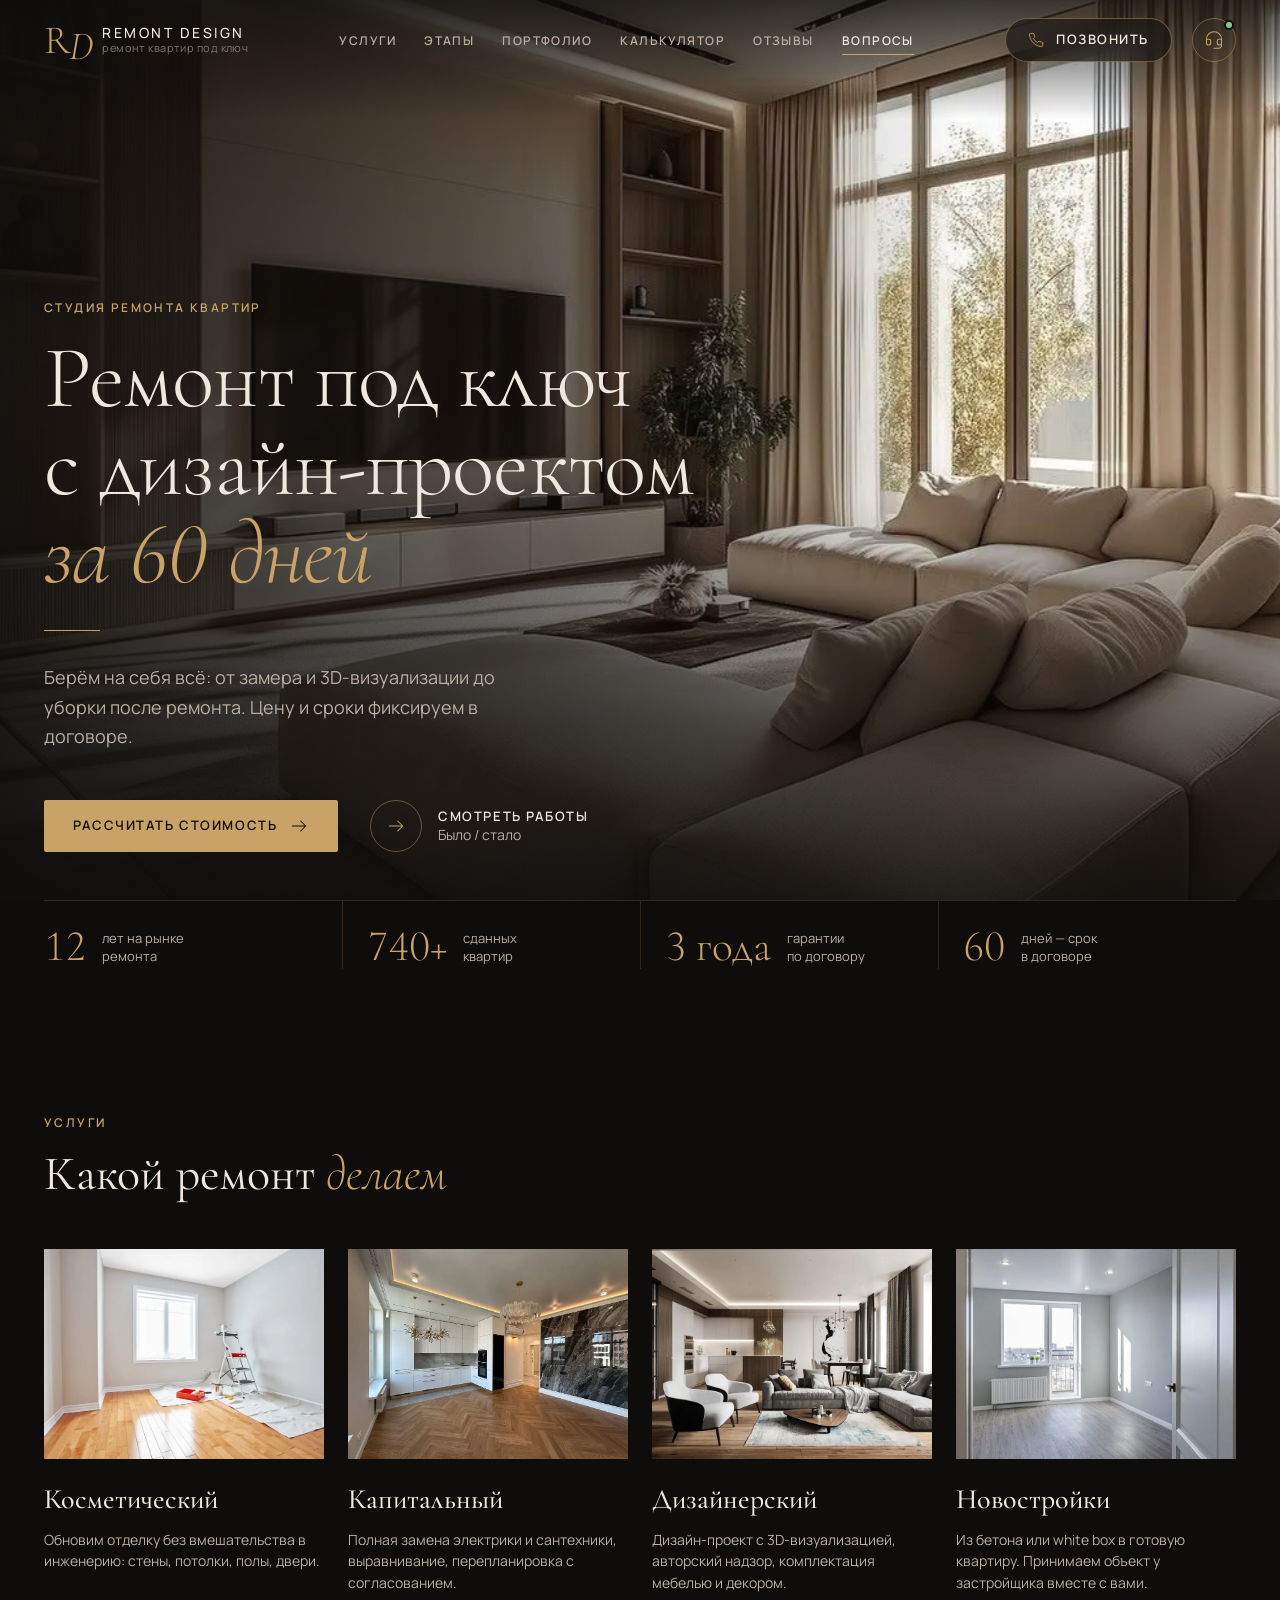
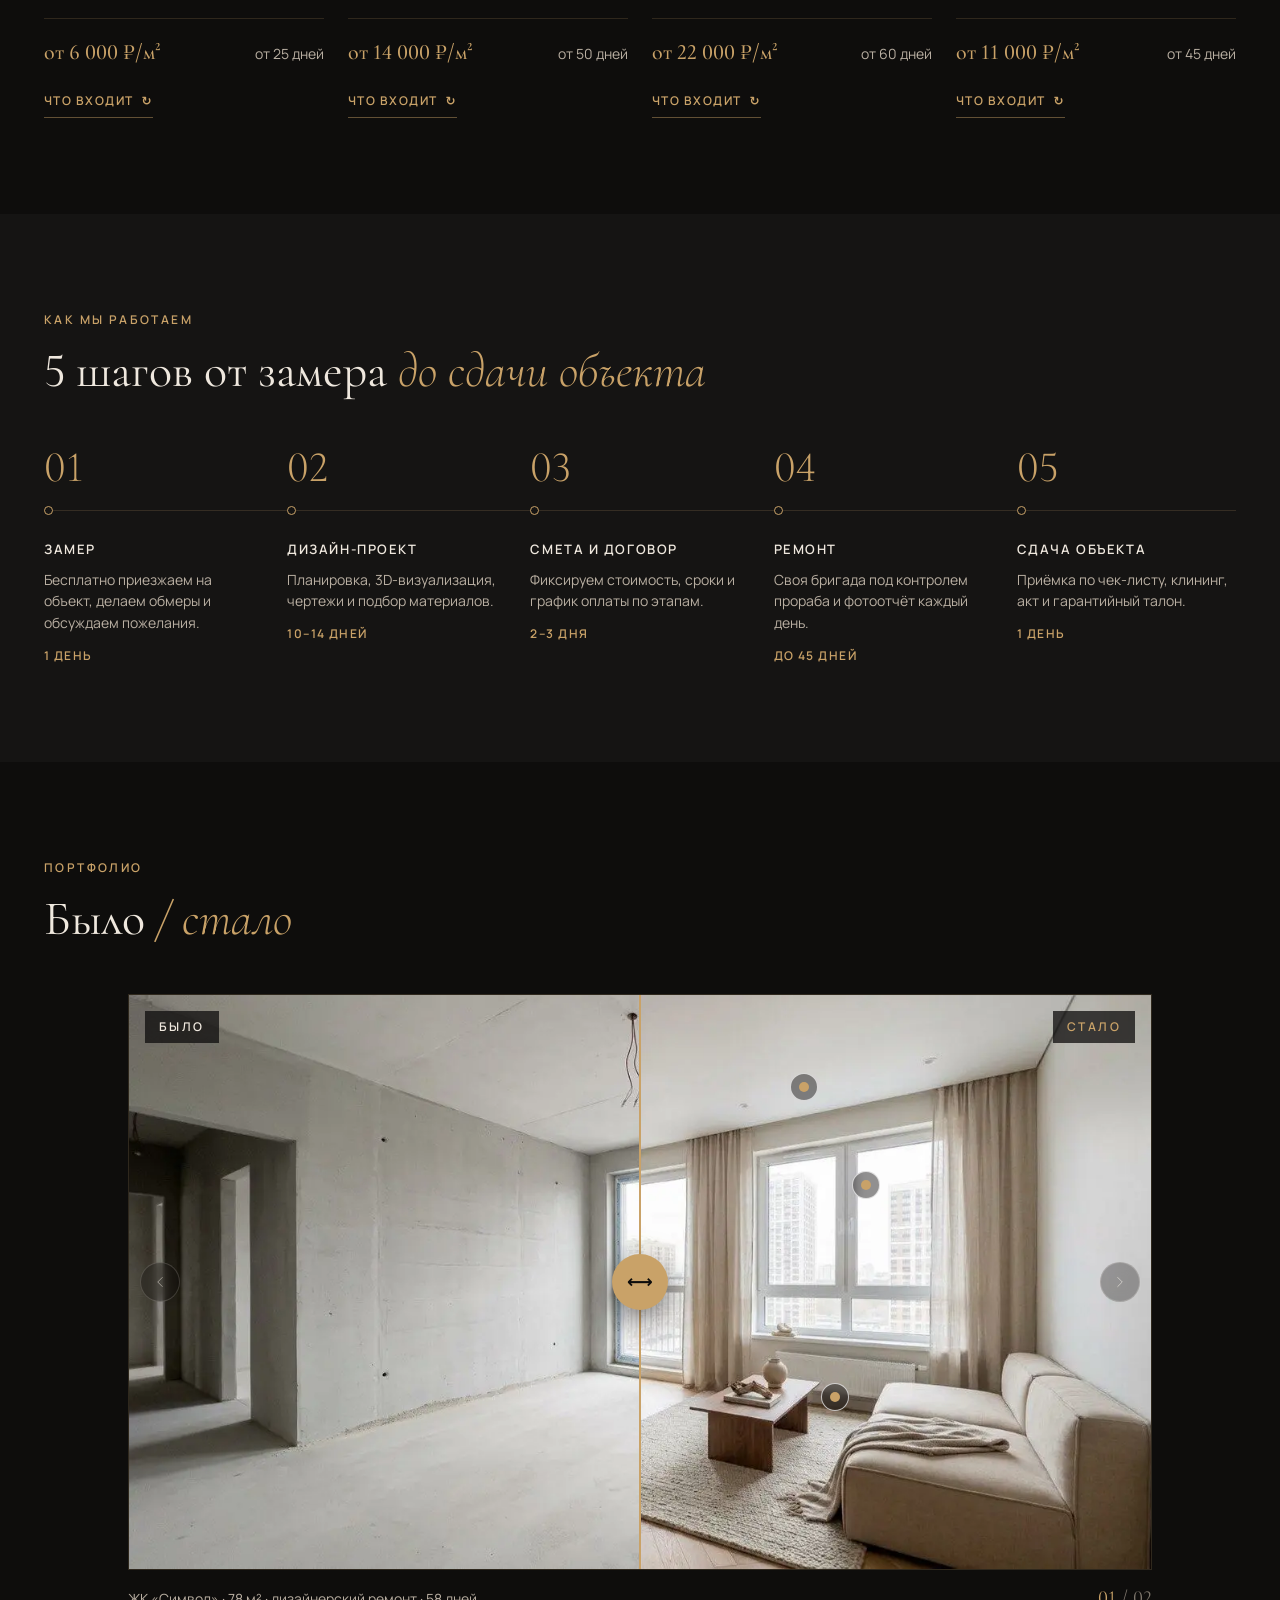
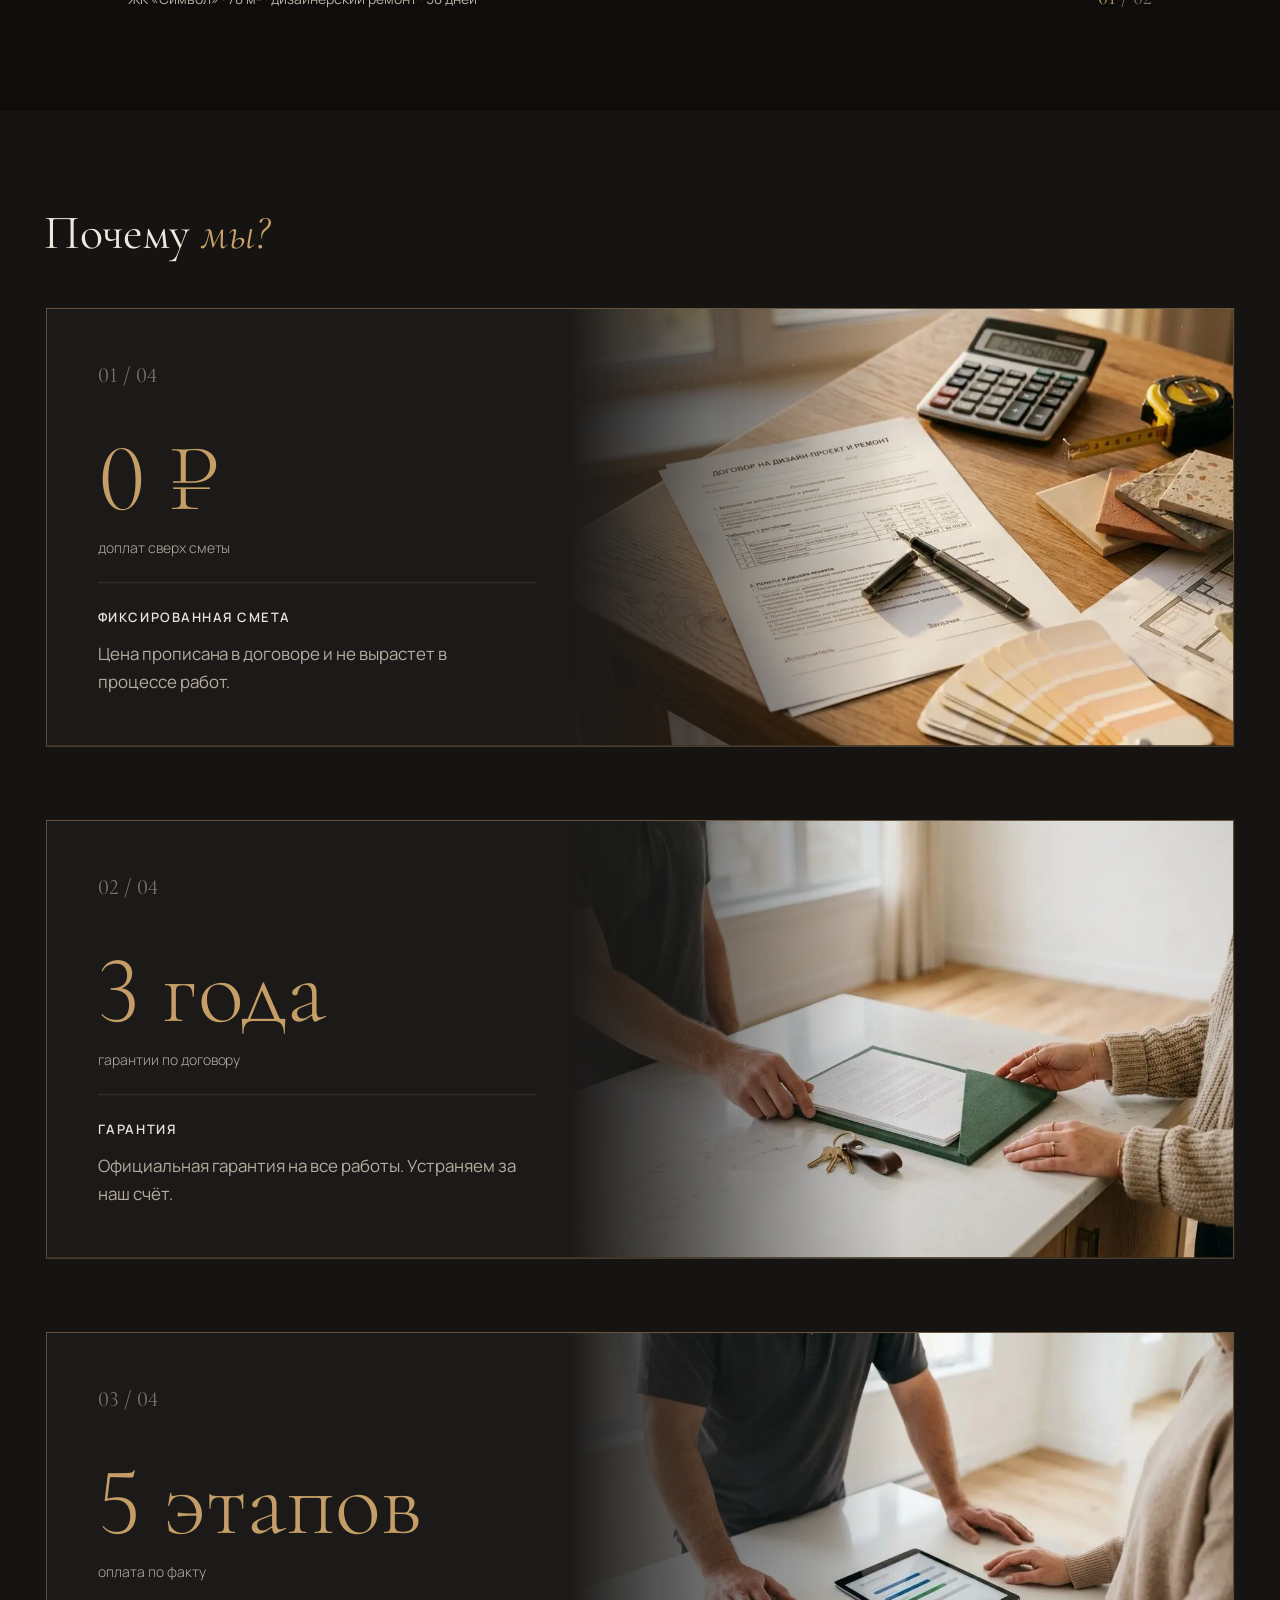
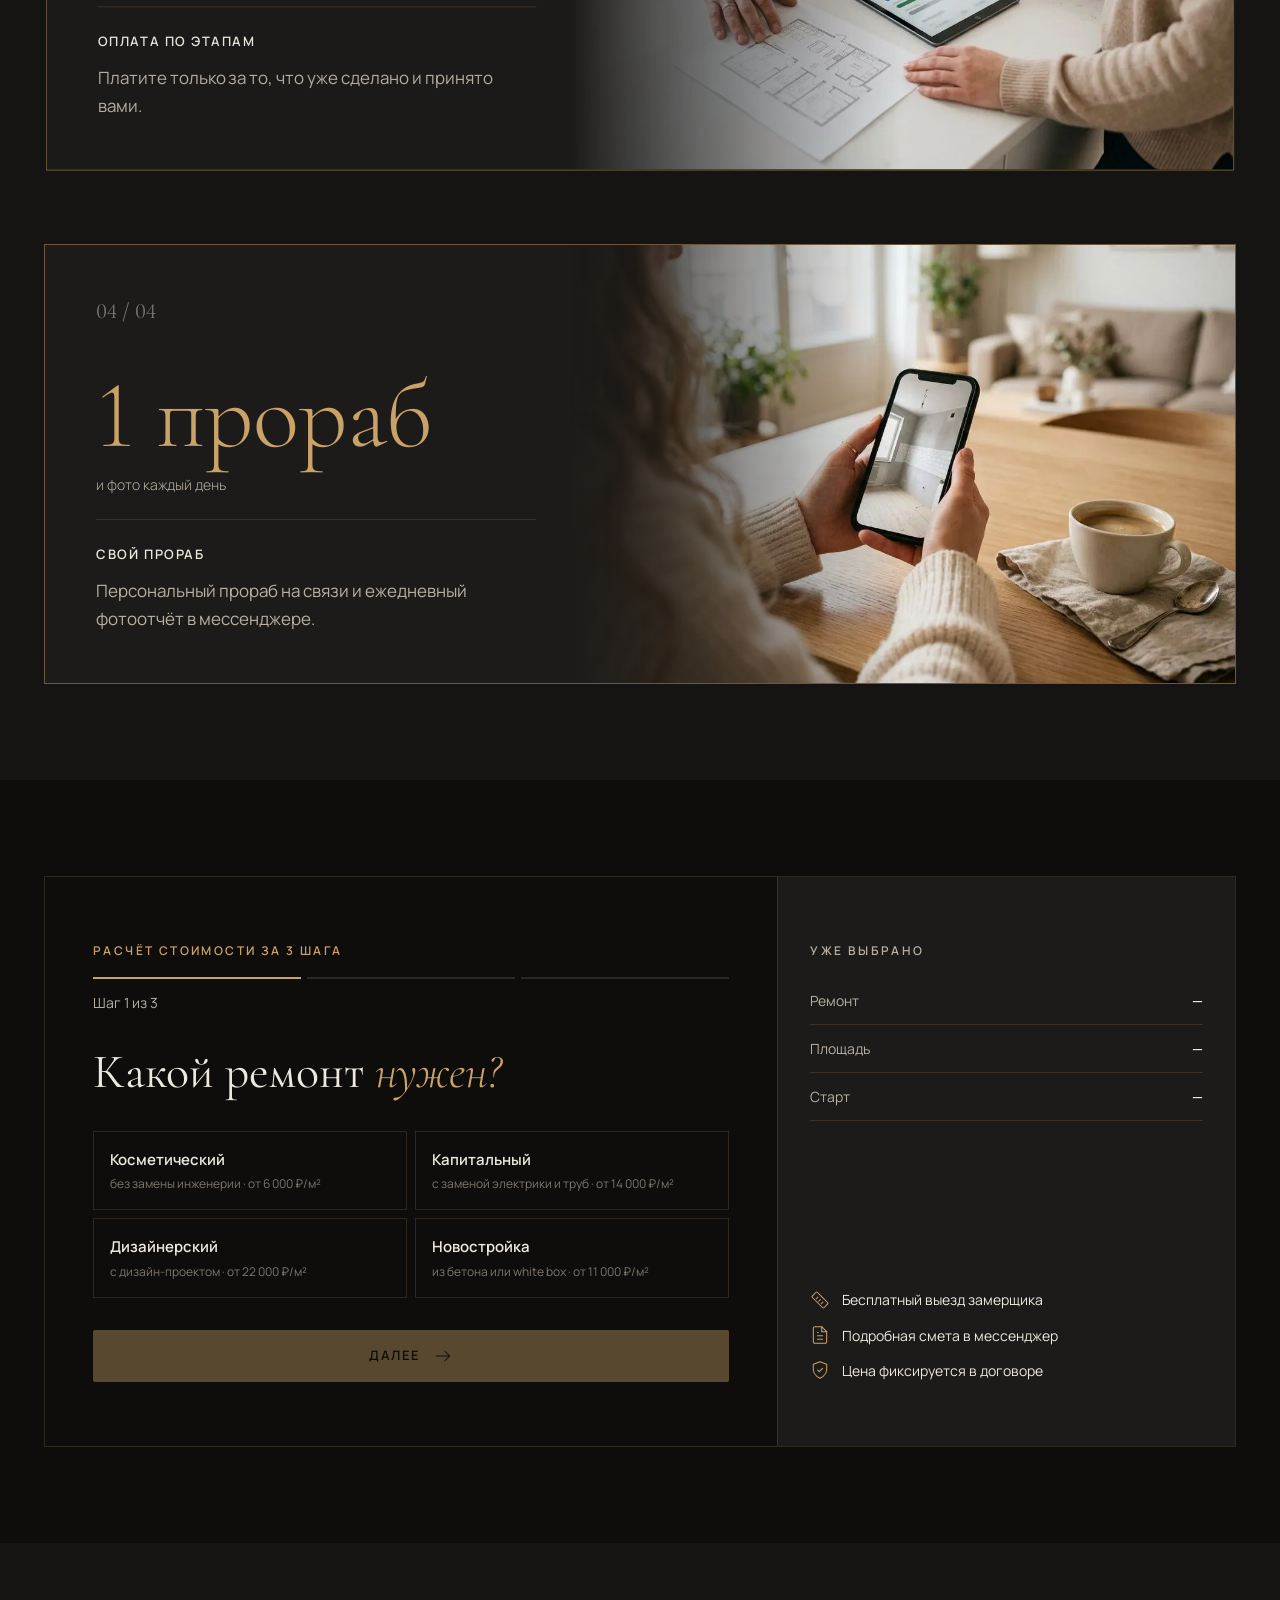
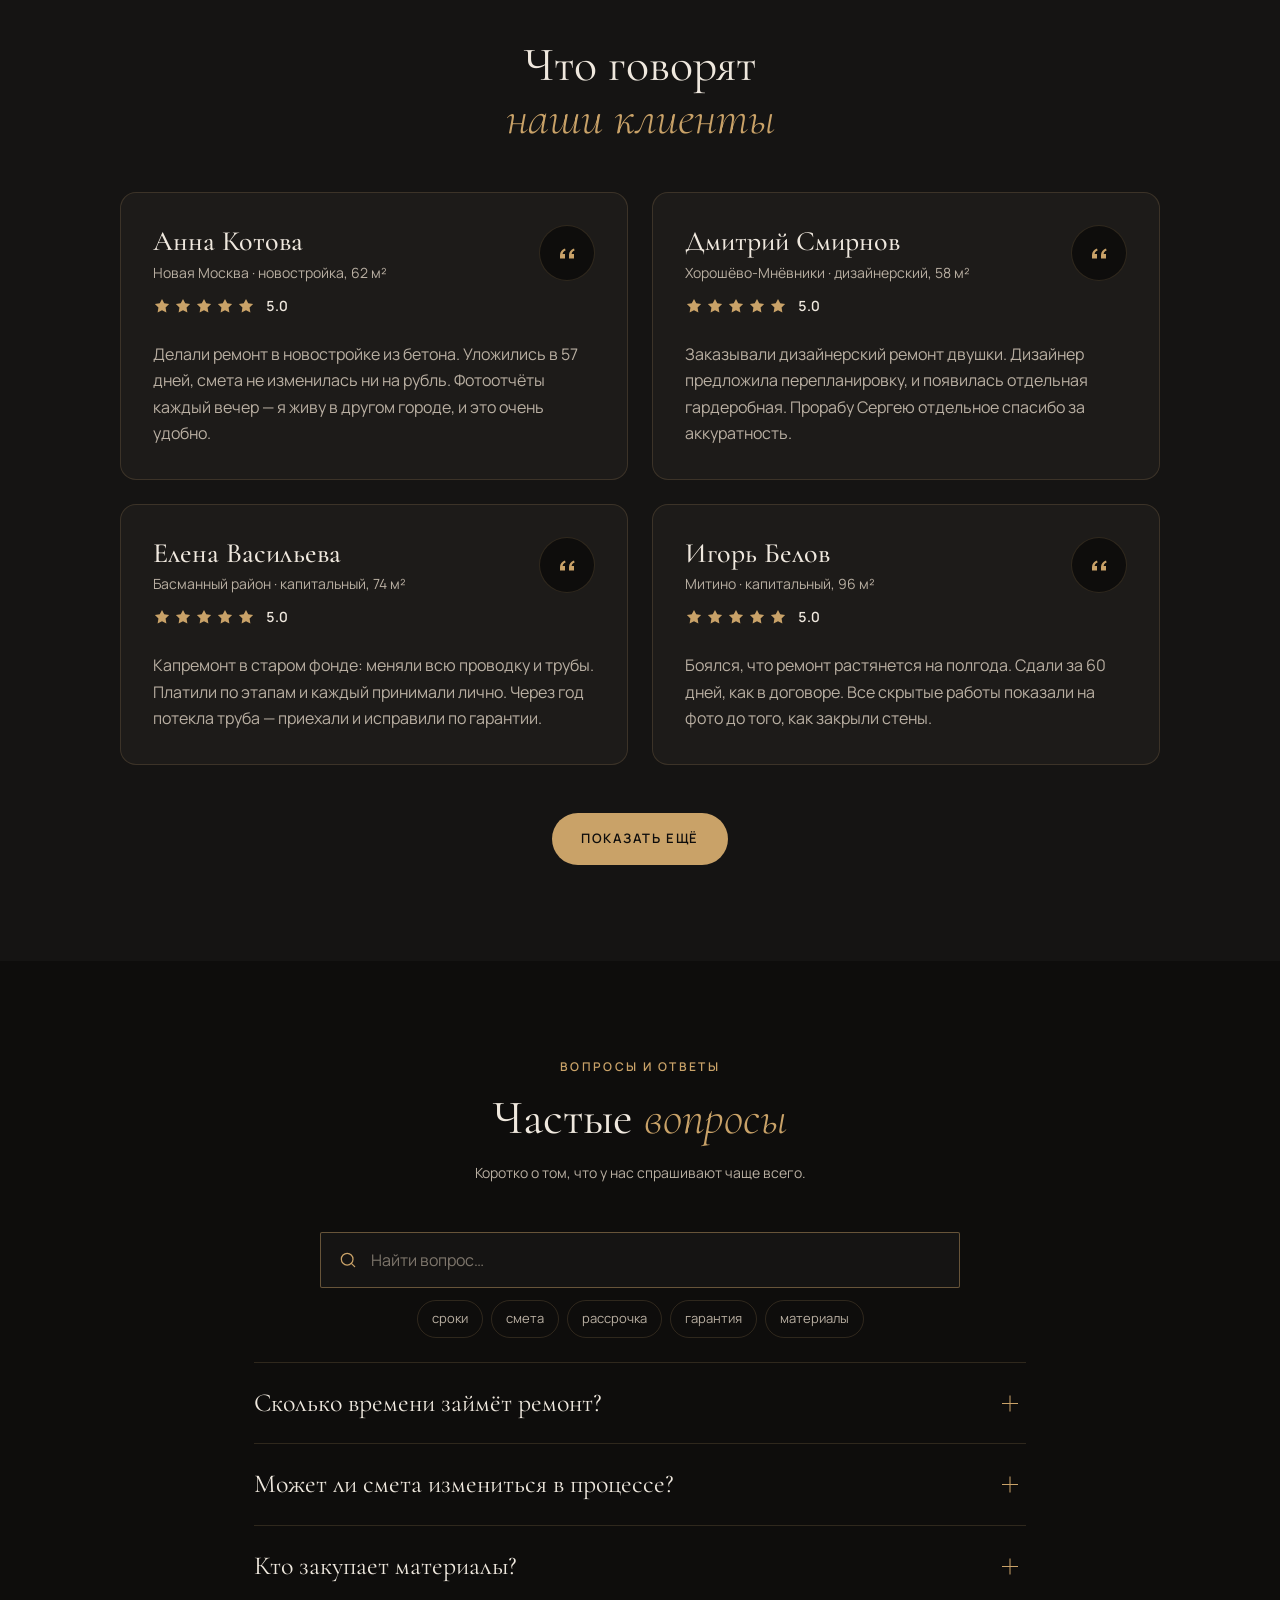
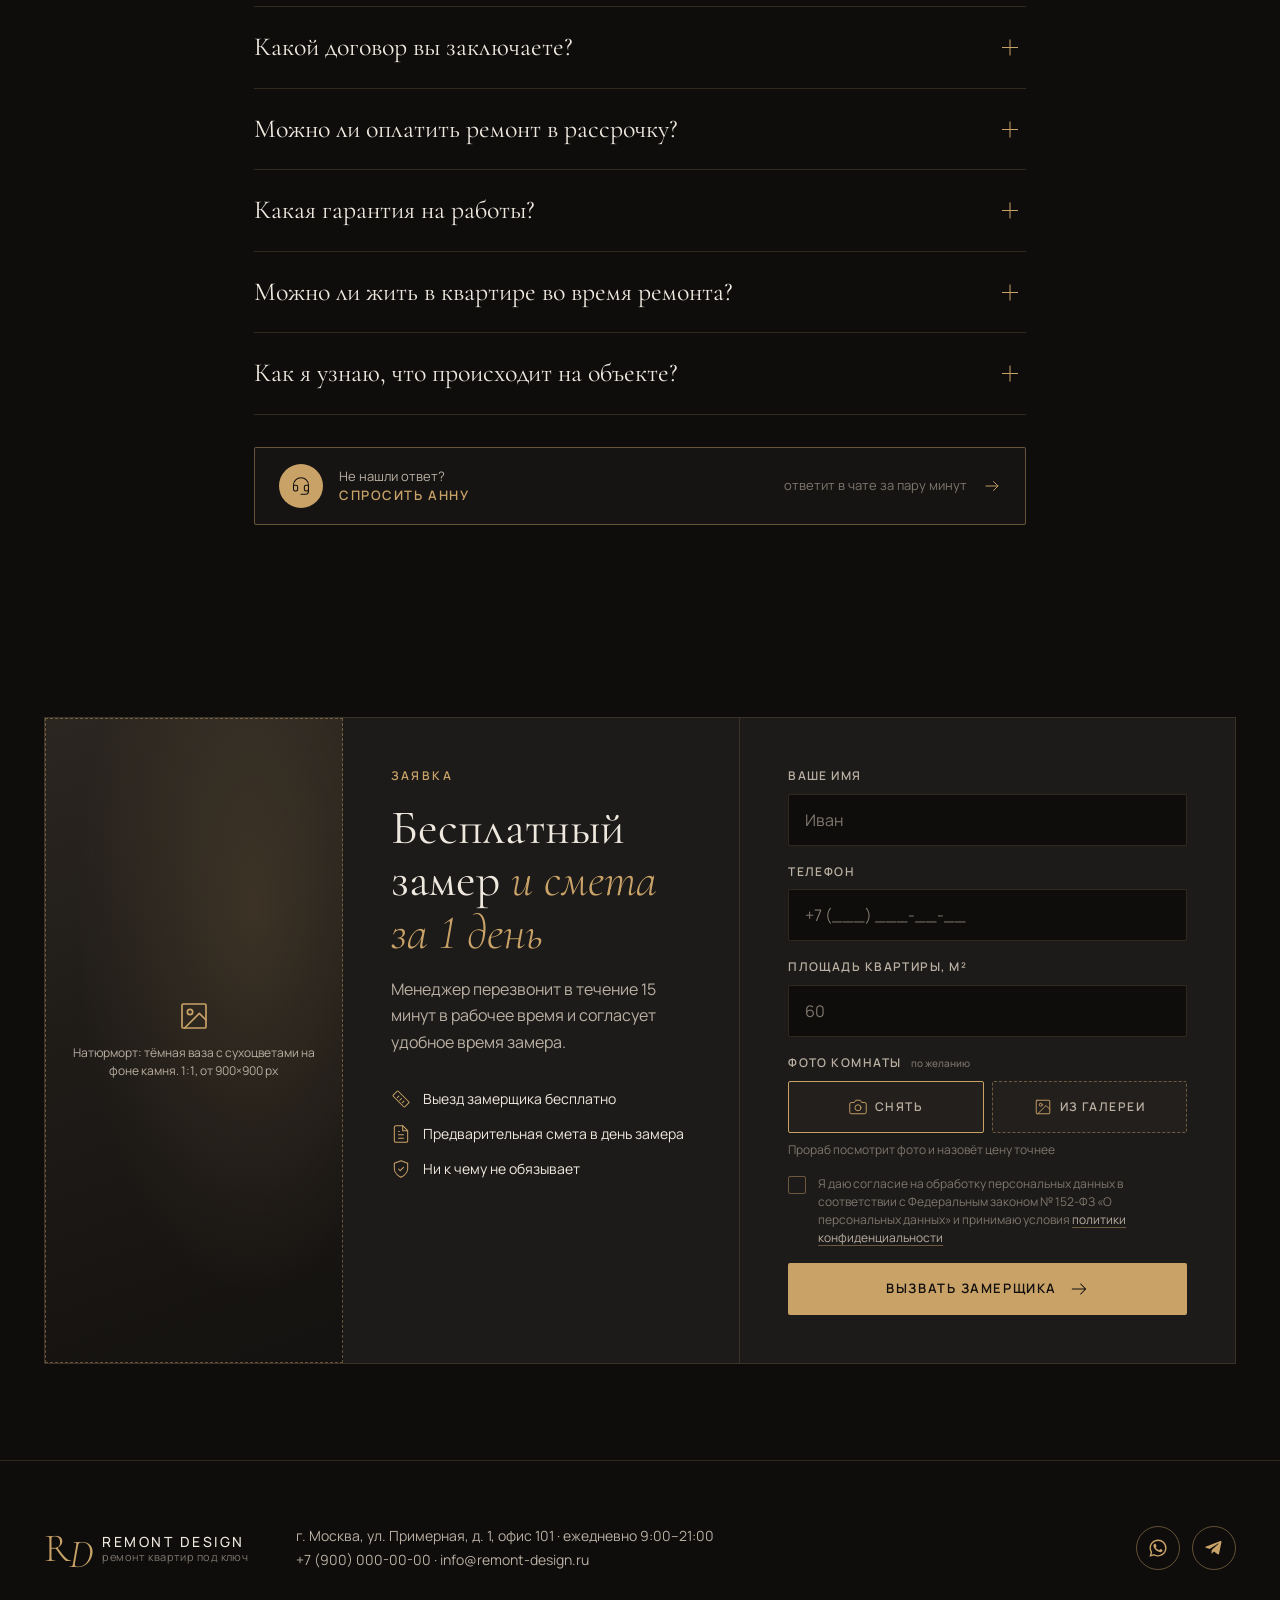
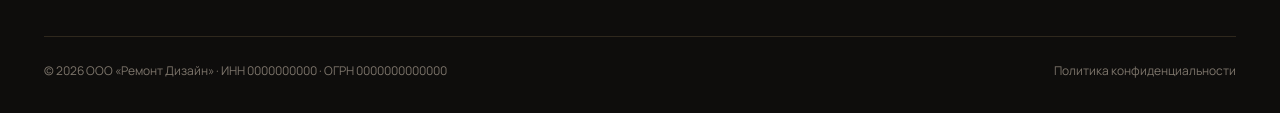
==== commit 7061f63c: "Center the FAQ block on desktop and add an Ask Anna button Co-Authored-By: Claude Opus 5.5 <noreply@" ====
--- a/index.html
+++ b/index.html
@@ -688,7 +688,7 @@
         <div class="section__head">
           <p class="eyebrow">Вопросы и ответы</p>
           <h2 class="section__title">Частые <em>вопросы</em></h2>
-          <p class="section__note">Не нашли ответ? Позвоните нам, проконсультируем бесплатно.</p>
+          <p class="section__note">Коротко о том, что у нас спрашивают чаще всего.</p>
         </div>
 
         <div class="faq-col">
@@ -738,6 +738,15 @@
             </details>
           </div>
           <p class="faq-empty" id="faq-empty" hidden>Такого вопроса пока нет. <button type="button" class="faq-ask" data-open-chat>Спросите менеджера →</button></p>
+          <button type="button" class="faq-more" data-open-chat>
+            <span class="faq-more__ava" aria-hidden="true"><svg class="icon"><use href="#i-headset"/></svg></span>
+            <span class="faq-more__text">
+              <small>Не нашли ответ?</small>
+              <b>Спросить Анну</b>
+            </span>
+            <span class="faq-more__hint">ответит в чате за пару минут</span>
+            <svg class="icon faq-more__arrow" aria-hidden="true"><use href="#i-arrow"/></svg>
+          </button>
         </div>
       </div>
     </section>
--- a/styles.css
+++ b/styles.css
@@ -1503,6 +1503,61 @@
   color: var(--gold-500);
   font-weight: 600;
   cursor: pointer;
+}
+
+/* Кнопка под вопросами: открывает чат с Анной */
+.faq-more {
+  display: flex;
+  align-items: center;
+  gap: var(--space-4);
+  width: 100%;
+  margin-top: var(--space-6);
+  padding: var(--space-4) var(--space-5);
+  background: var(--ink-800);
+  border: 1px solid var(--line-strong);
+  border-radius: var(--radius);
+  color: var(--sand-100);
+  text-align: left;
+  cursor: pointer;
+  transition: border-color var(--t-fast), background-color var(--t-fast);
+}
+.faq-more:hover { border-color: var(--gold-500); background: var(--ink-700); }
+.faq-more:focus-visible { outline: 1px solid var(--gold-500); outline-offset: 3px; }
+.faq-more__ava {
+  flex-shrink: 0;
+  display: grid;
+  place-items: center;
+  width: 44px;
+  height: 44px;
+  border-radius: 50%;
+  background: var(--gold-500);
+  color: var(--ink-900);
+}
+.faq-more__ava .icon { width: 20px; height: 20px; }
+.faq-more__text { display: grid; gap: 2px; line-height: 1.3; }
+.faq-more__text small { color: var(--sand-300); font-size: 13px; }
+.faq-more__text b {
+  font-size: var(--fs-label);
+  font-weight: 600;
+  letter-spacing: var(--tracking-label);
+  text-transform: uppercase;
+  color: var(--gold-500);
+}
+.faq-more__hint { margin-left: auto; color: var(--sand-500); font-size: 13px; }
+.faq-more__arrow { flex-shrink: 0; width: 18px; height: 18px; color: var(--gold-500); transition: transform var(--t-fast); }
+.faq-more:hover .faq-more__arrow { transform: translateX(4px); }
+
+/* На компьютере блок вопросов — одной колонкой по центру */
+@media (min-width: 901px) {
+  .faq-wrap { display: block; max-width: 820px; margin-inline: auto; }
+  .faq-wrap .section__head { margin: 0 auto var(--space-7); padding-right: 0; text-align: center; }
+  .faq-wrap .section__note { margin-inline: auto; }
+  .faq-search { max-width: 640px; margin-inline: auto; }
+  .faq-hints { justify-content: center; }
+}
+@media (max-width: 600px) {
+  .faq-more__hint { display: none; }
+  .faq-more__arrow { margin-left: auto; }
 }
 
 /* ---------- Чат с менеджером ---------- */
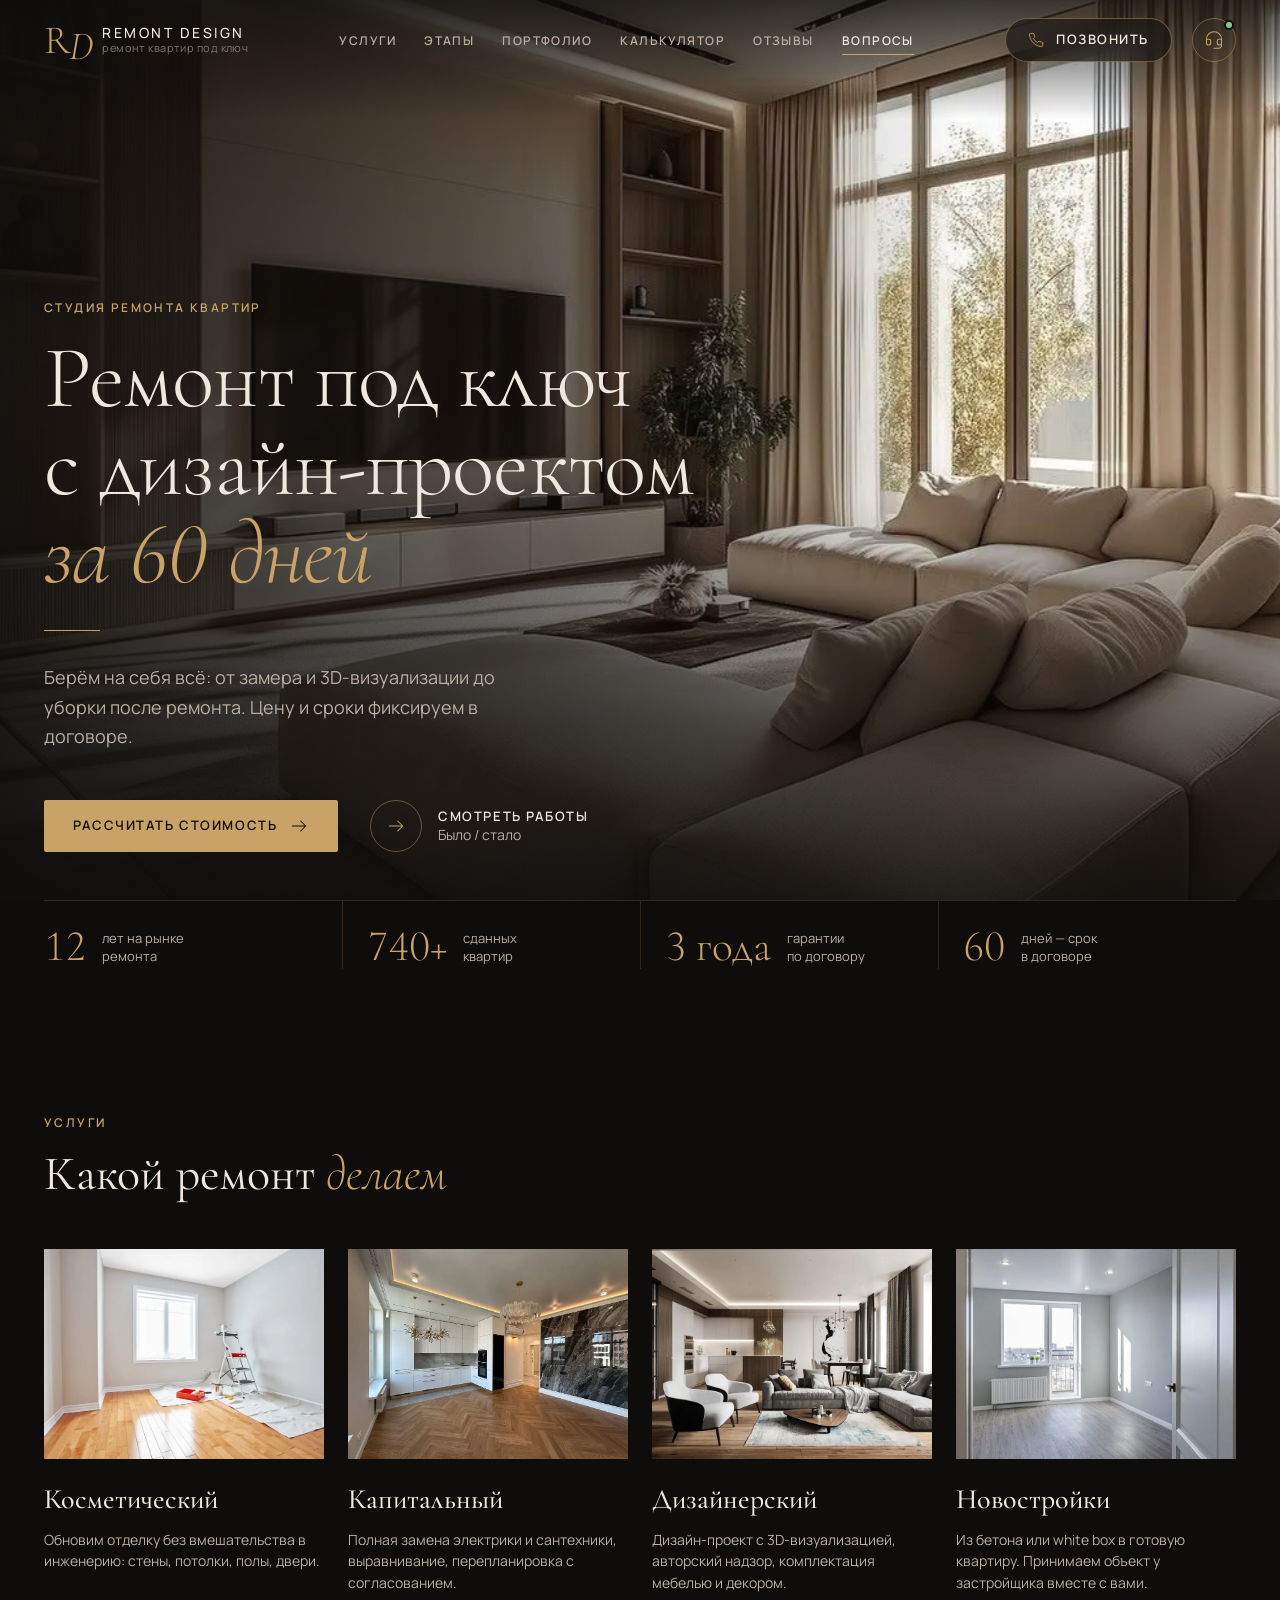
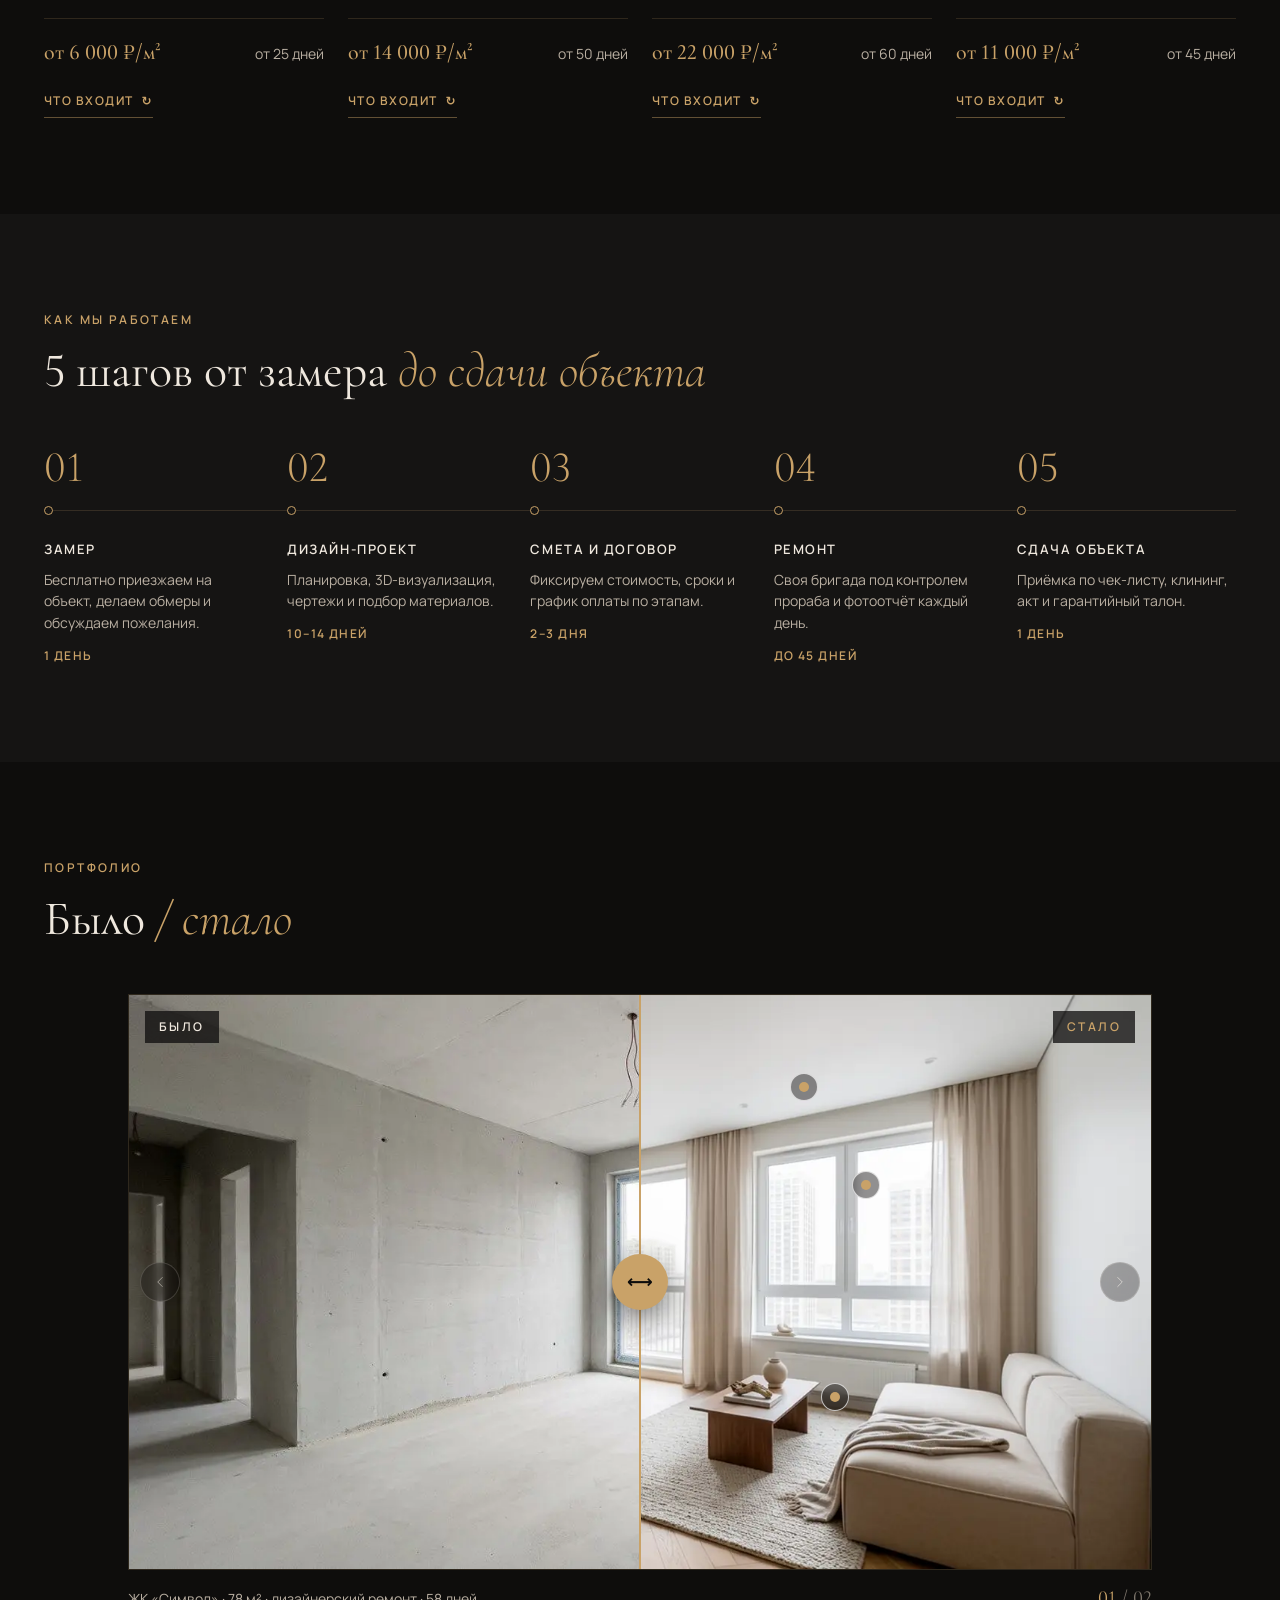
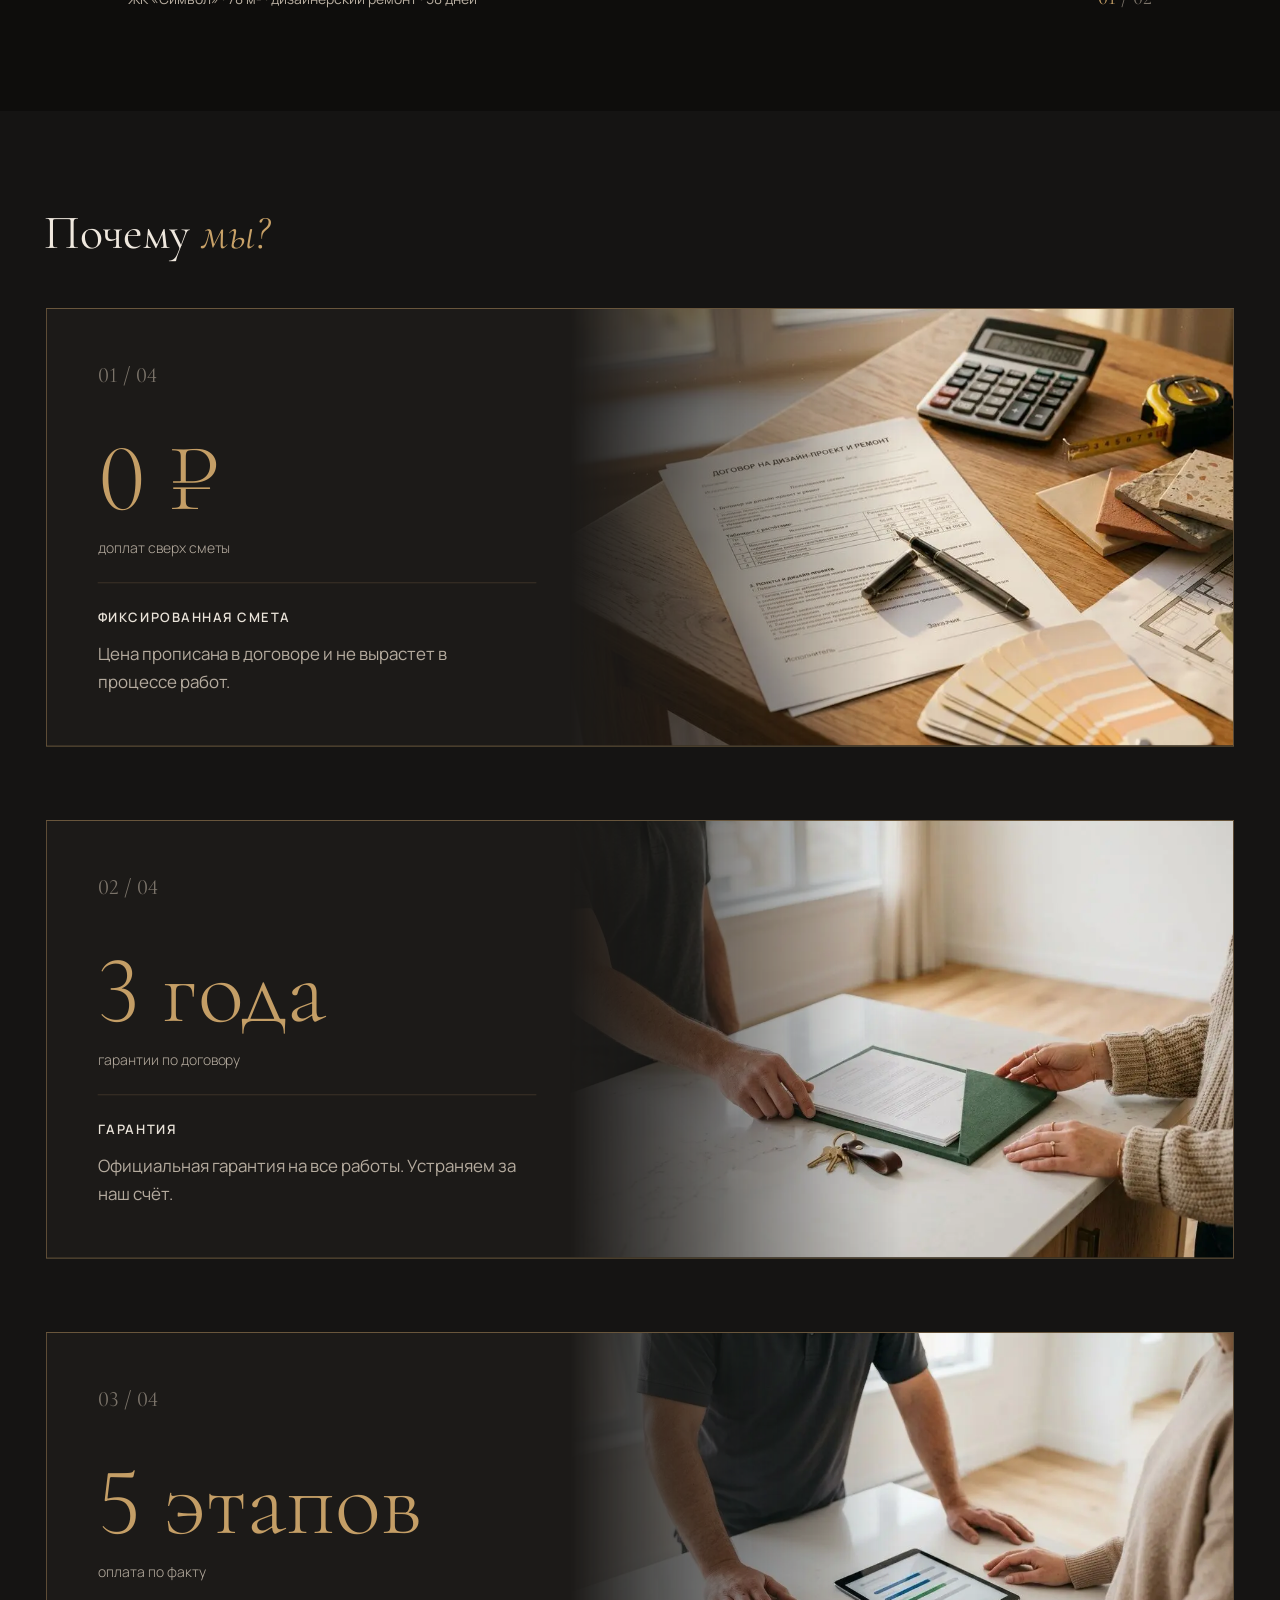
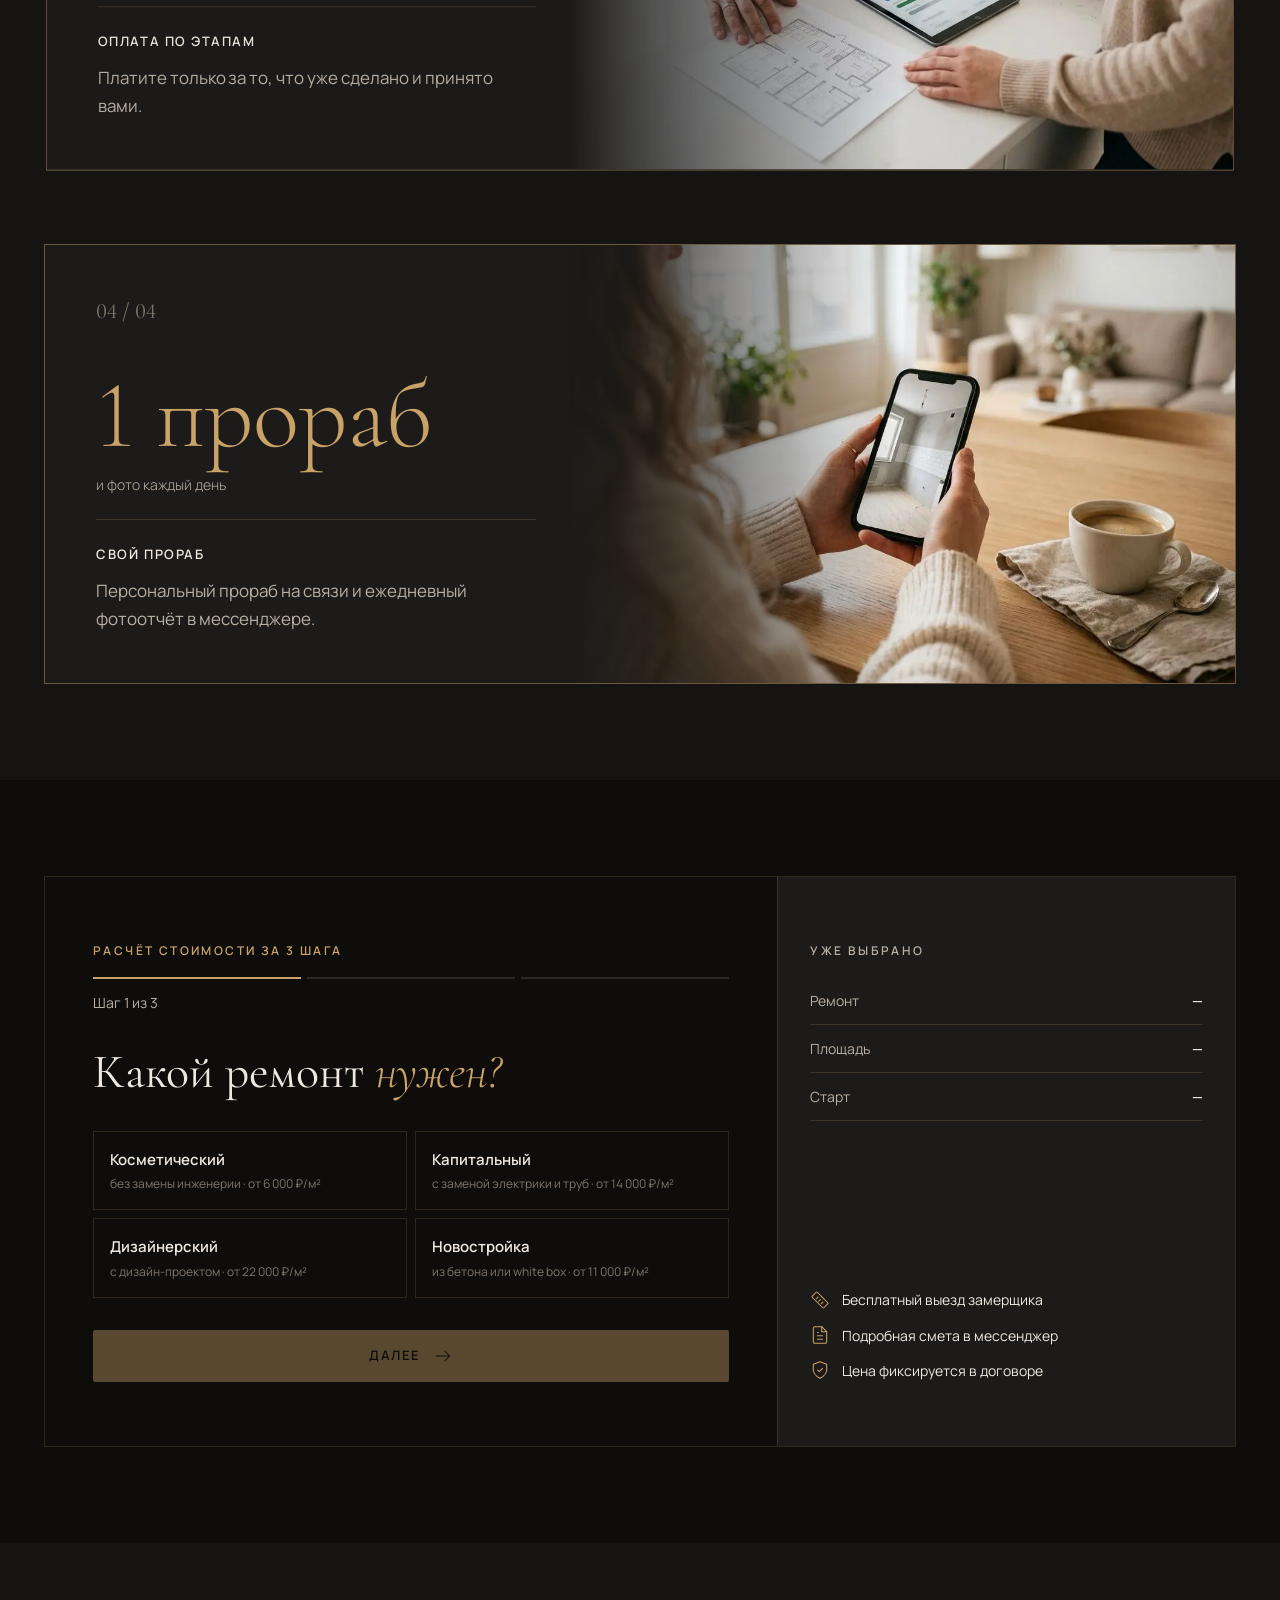
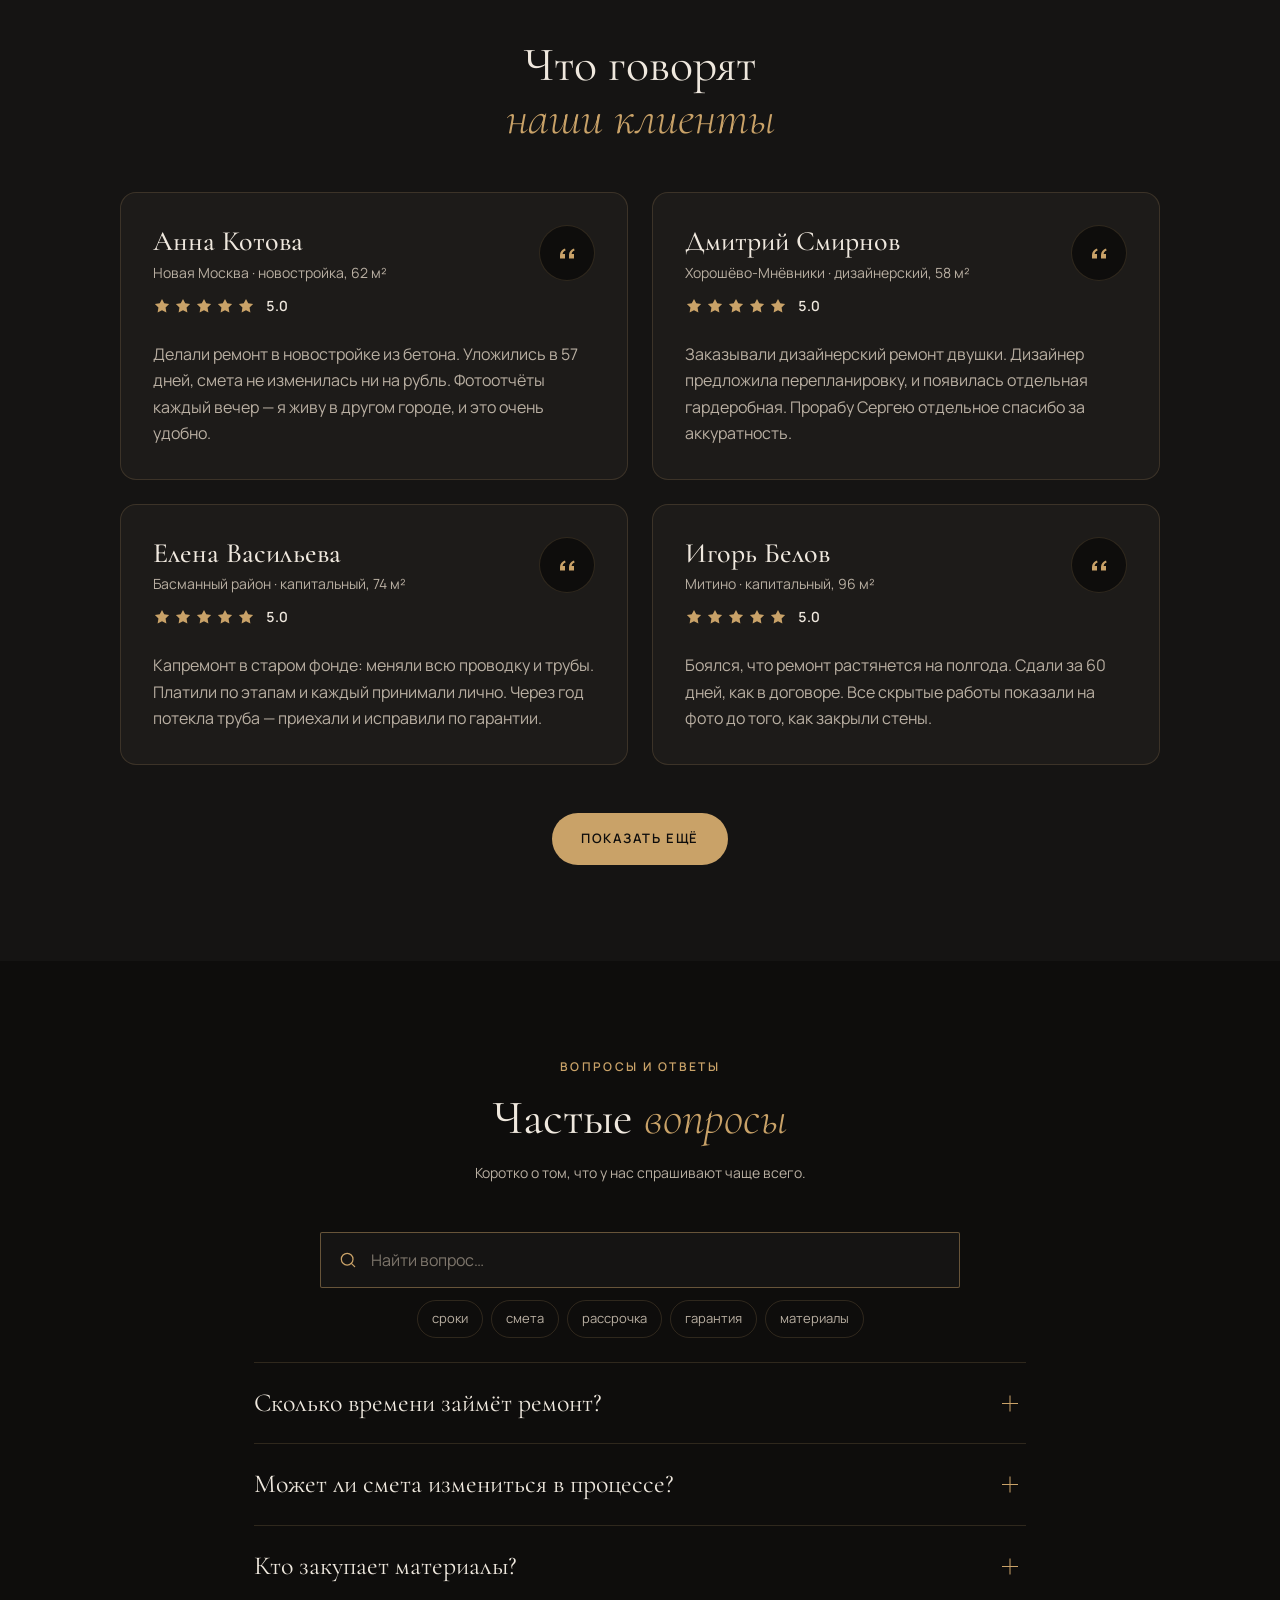
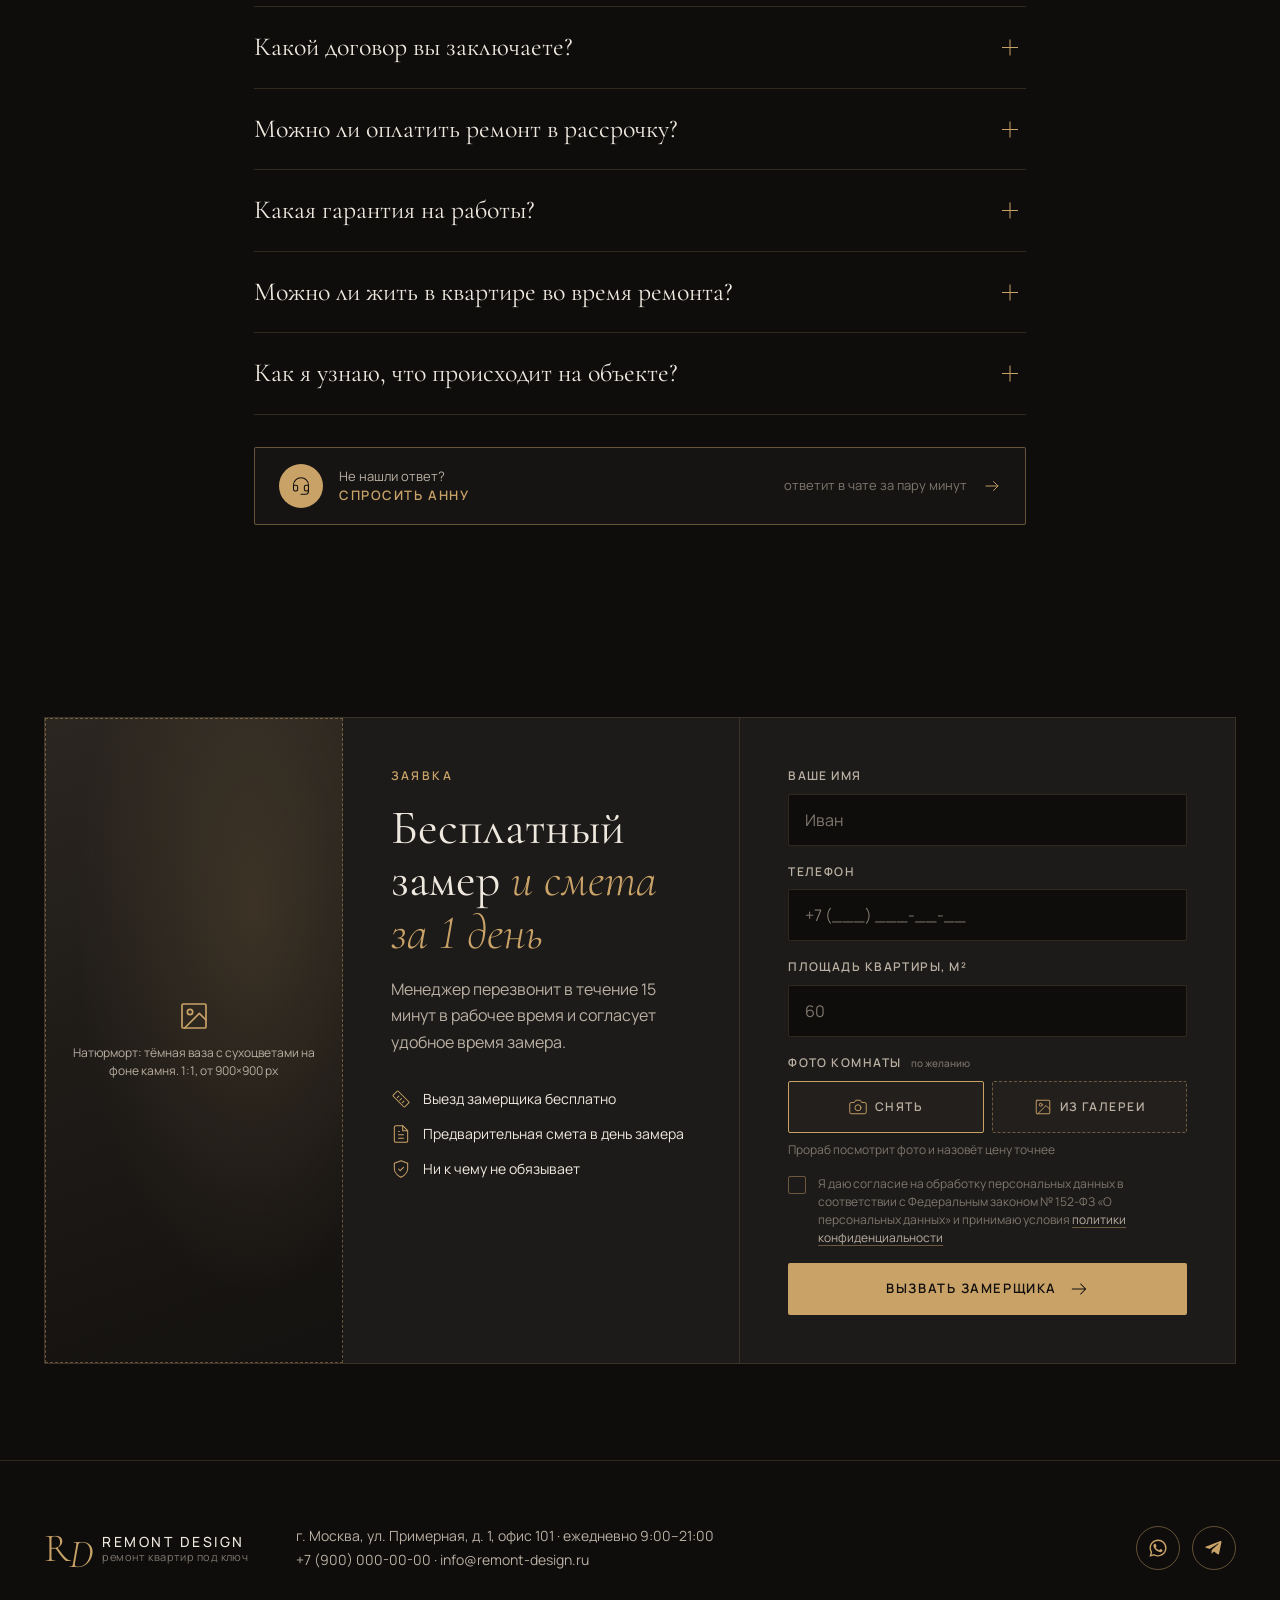
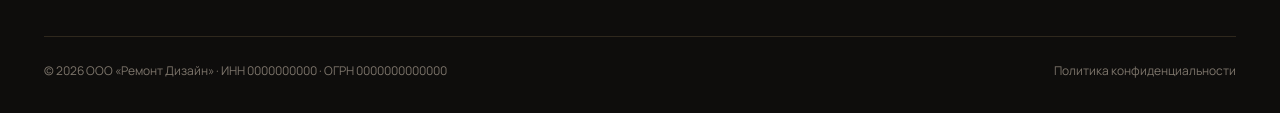
==== commit 257baabe: "Replace before/after photos with higher-quality versions Co-Authored-By: Claude Opus 5.5 <noreply@an" ====
--- a/index.html
+++ b/index.html
@@ -366,7 +366,7 @@
               <div class="ba__after">
                 <picture class="ba__img">
                   <source srcset="images/ba1-after.webp" type="image/webp">
-                  <img src="images/ba1-after.jpg" width="1280" height="714" alt="ЖК «Символ», та же гостиная после дизайнерского ремонта: паркет ёлочкой, шторы, диван" loading="lazy" decoding="async" draggable="false">
+                  <img src="images/ba1-after.jpg" width="1377" height="768" alt="ЖК «Символ», та же гостиная после дизайнерского ремонта: паркет ёлочкой, шторы, диван" loading="lazy" decoding="async" draggable="false">
                 </picture>
                 <button class="ba-spot" type="button" data-x="72" data-y="33" data-t="Шторы" data-h="Скрытый карниз в потолке" data-p="Нишу под карниз закладываем ещё на этапе потолков — шторы идут от самого верха." aria-label="Шторы: Скрытый карниз в потолке"></button>
                 <button class="ba-spot" type="button" data-x="69" data-y="70" data-t="Пол" data-h="Паркет ёлочкой, дуб" data-p="Укладка на клей по выровненной стяжке, покрытие маслом." aria-label="Пол: Паркет ёлочкой, дуб"></button>
@@ -386,13 +386,13 @@
               <div class="ba__before">
                 <picture class="ba__img">
                   <source srcset="images/ba2-before.webp" type="image/webp">
-                  <img src="images/ba2-before.jpg" width="1280" height="714" alt="Хамовники, комната до ремонта: старые обои, крашеный пол, чугунная батарея" loading="lazy" decoding="async" draggable="false">
+                  <img src="images/ba2-before.jpg" width="1376" height="768" alt="Хамовники, комната до ремонта: старые обои, крашеный пол, чугунная батарея" loading="lazy" decoding="async" draggable="false">
                 </picture>
               </div>
               <div class="ba__after">
                 <picture class="ba__img">
                   <source srcset="images/ba2-after.webp" type="image/webp">
-                  <img src="images/ba2-after.jpg" width="1280" height="714" alt="Хамовники, та же комната после капитального ремонта: ровные стены, паркетная доска, новое окно" loading="lazy" decoding="async" draggable="false">
+                  <img src="images/ba2-after.jpg" width="1920" height="1072" alt="Хамовники, та же комната после капитального ремонта: ровные стены, паркетная доска, новое окно" loading="lazy" decoding="async" draggable="false">
                 </picture>
                 <button class="ba-spot" type="button" data-x="60" data-y="33" data-t="Стены" data-h="Выравнивание под покраску" data-p="Штукатурка по маякам, шпаклёвка и моющаяся краска." aria-label="Стены: Выравнивание под покраску"></button>
                 <button class="ba-spot" type="button" data-x="55" data-y="17" data-t="Потолок" data-h="Молдинг и точечный свет" data-p="Новая проводка по всей квартире, светильники встроены в потолок." aria-label="Потолок: Молдинг и точечный свет"></button>
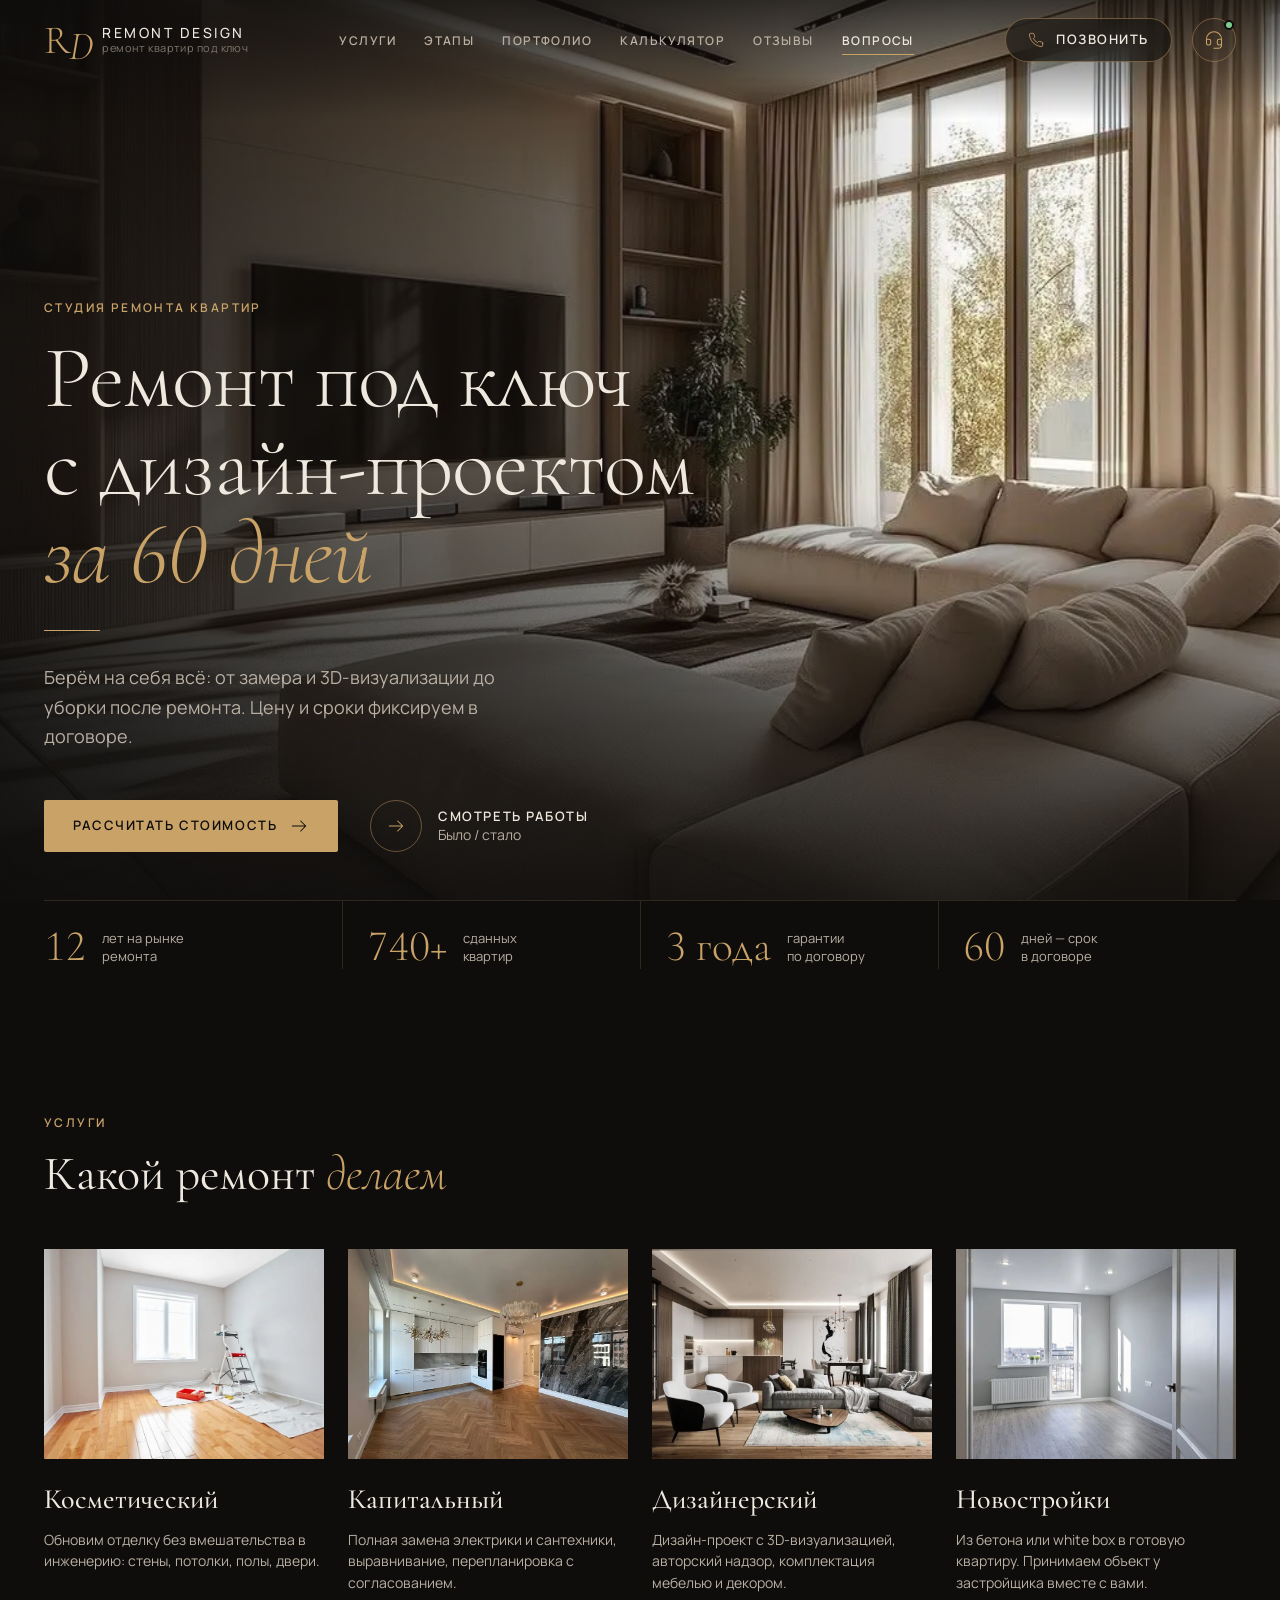
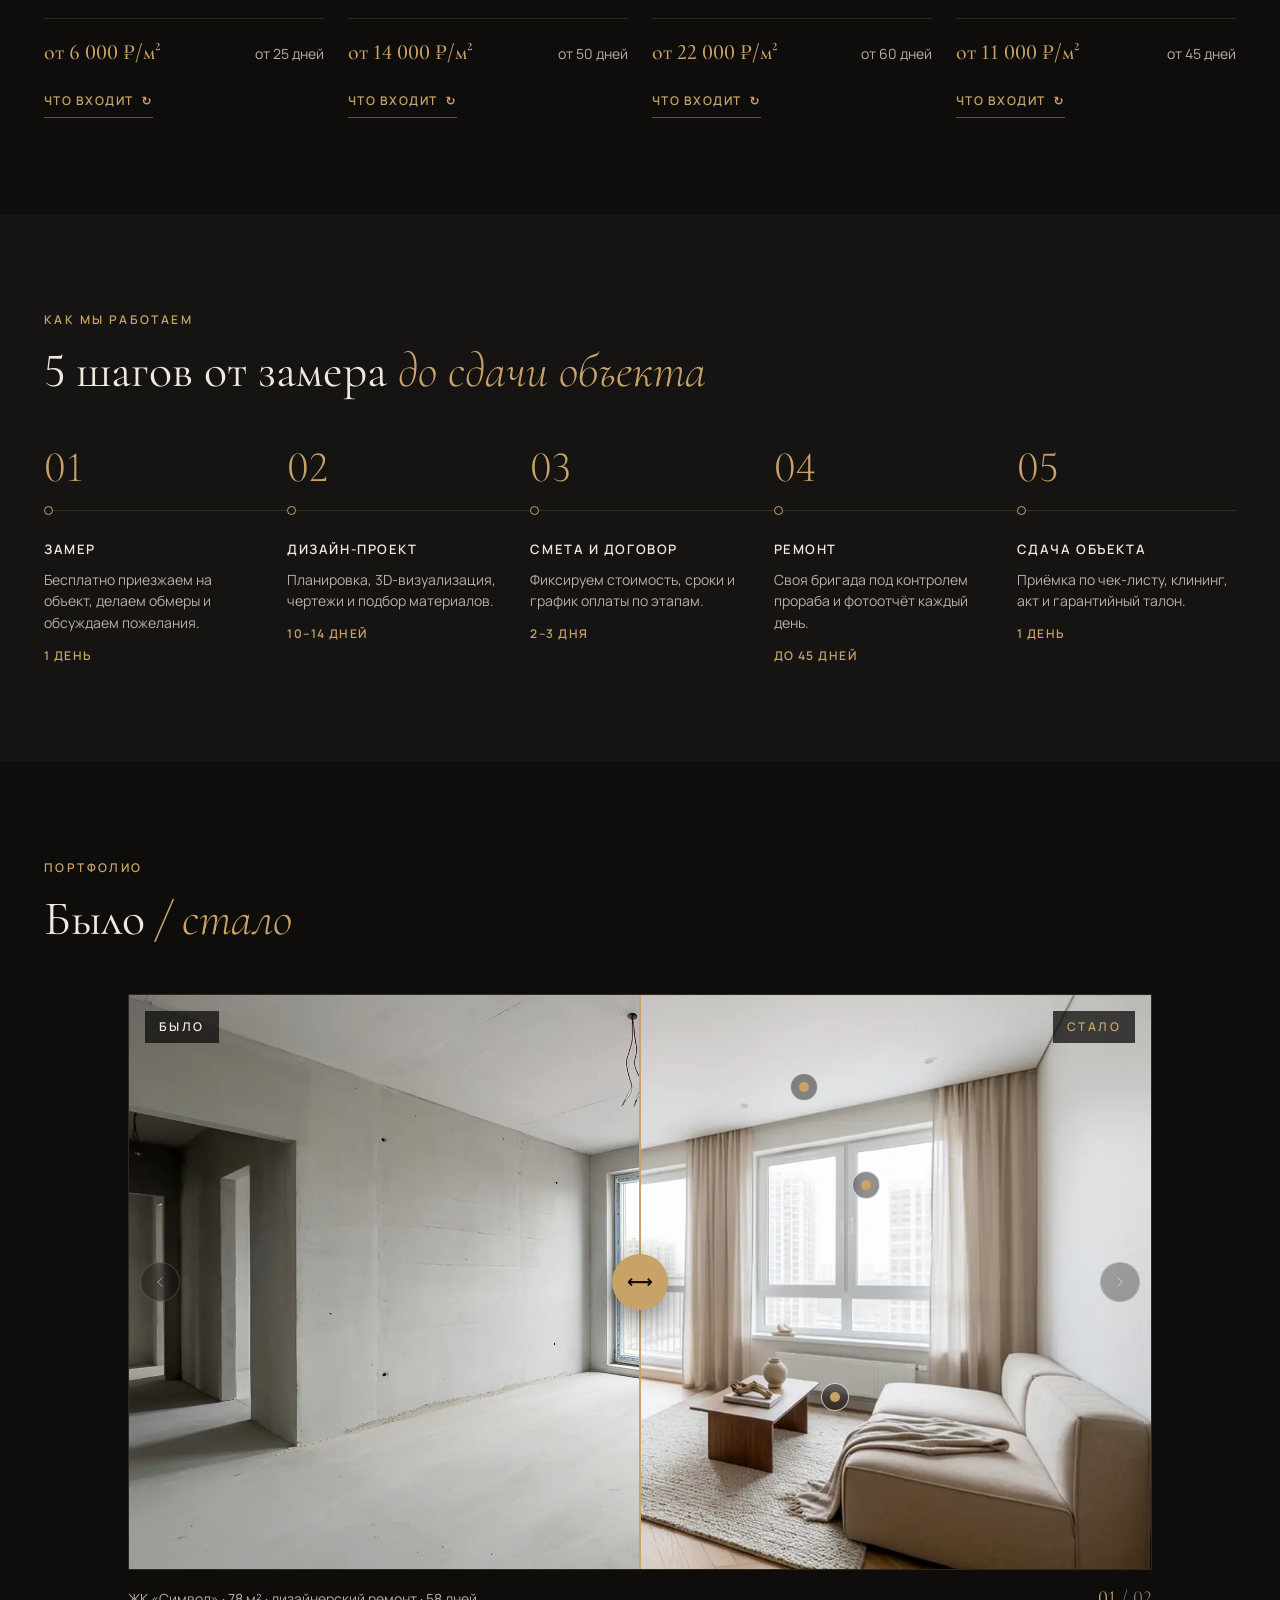
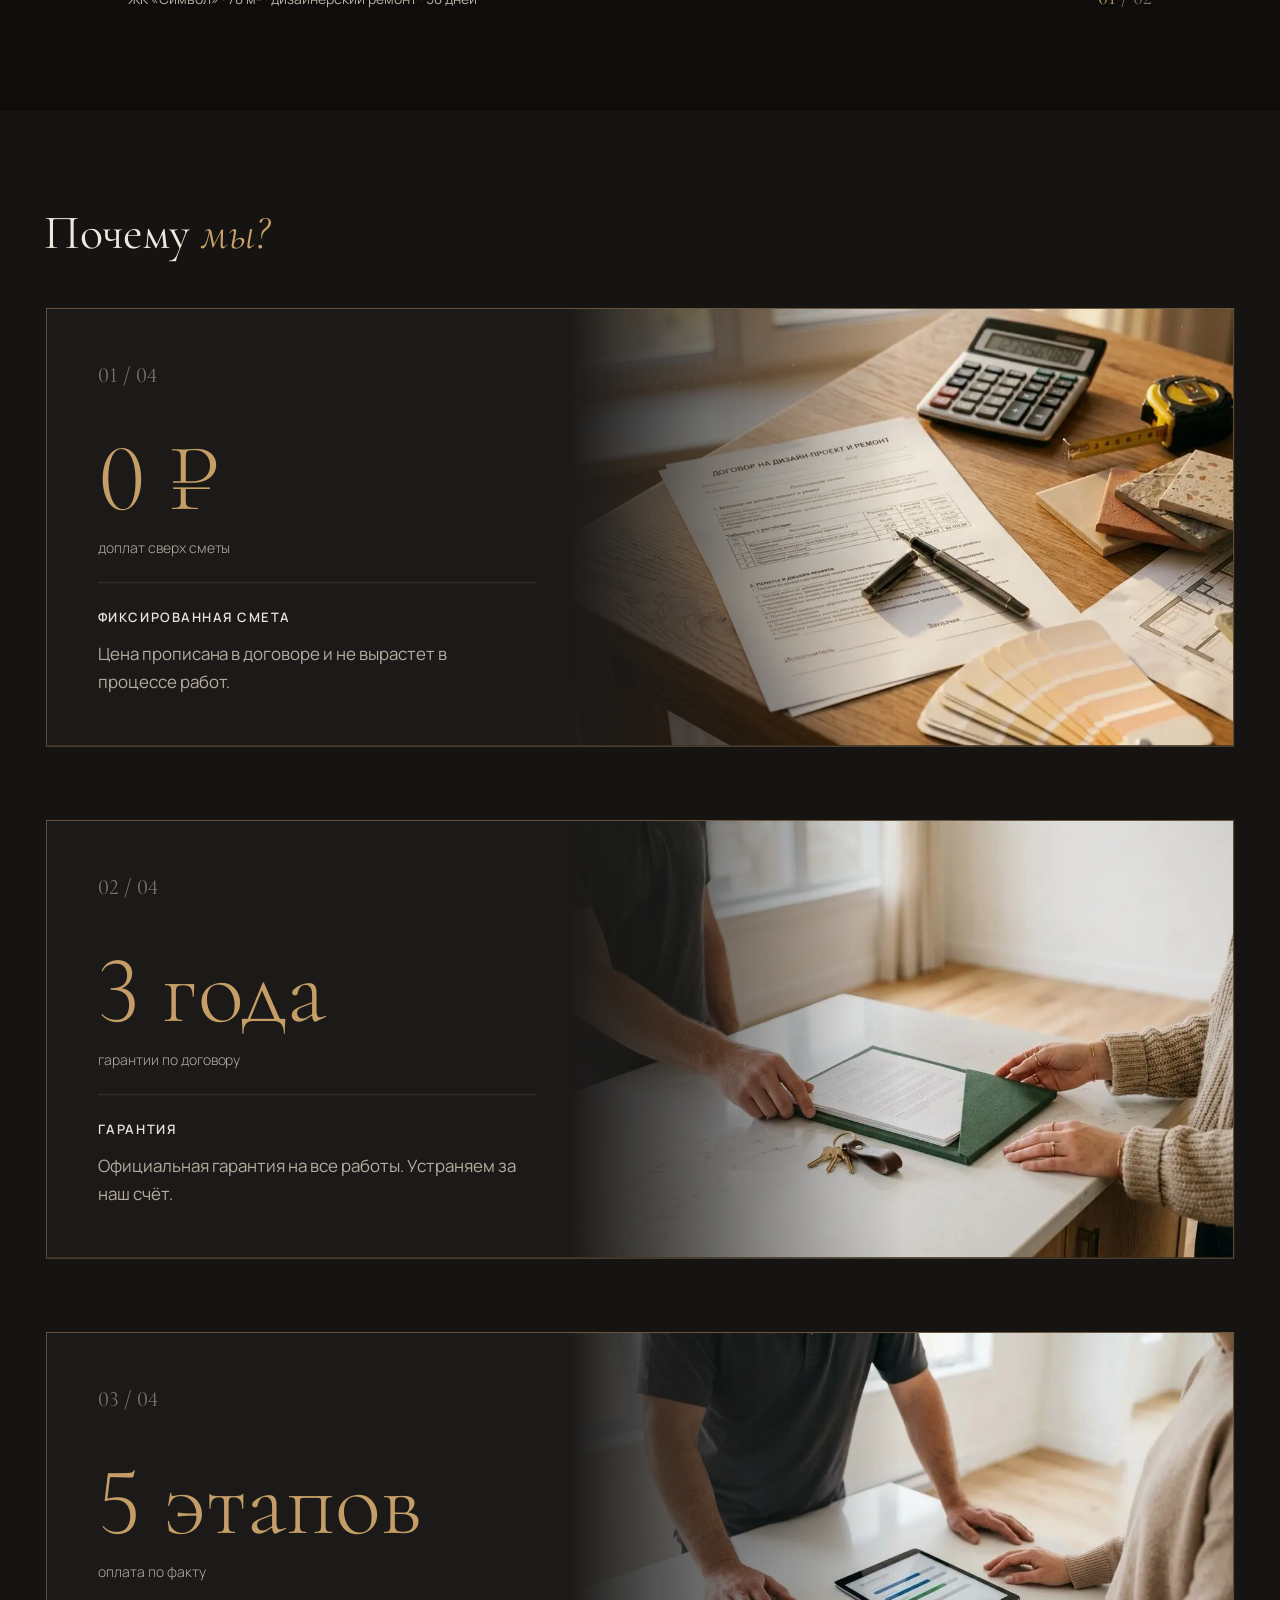
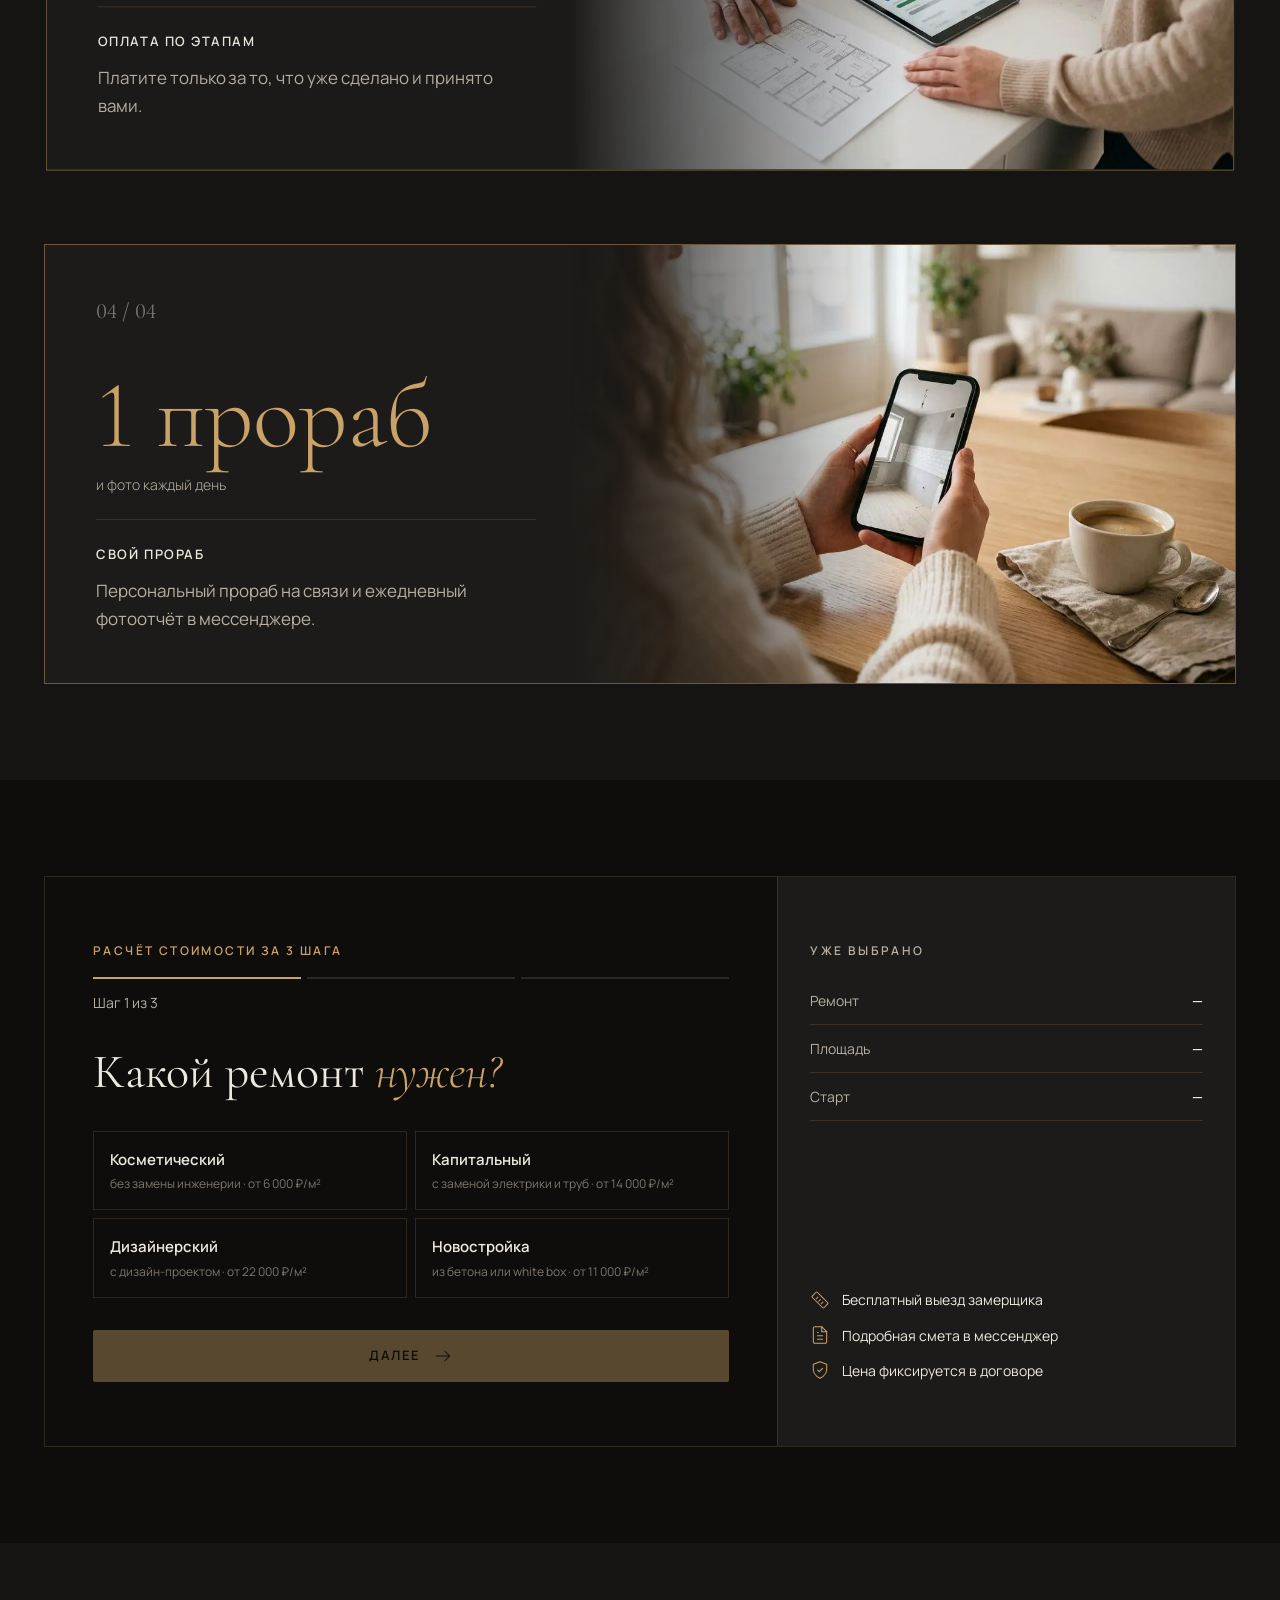
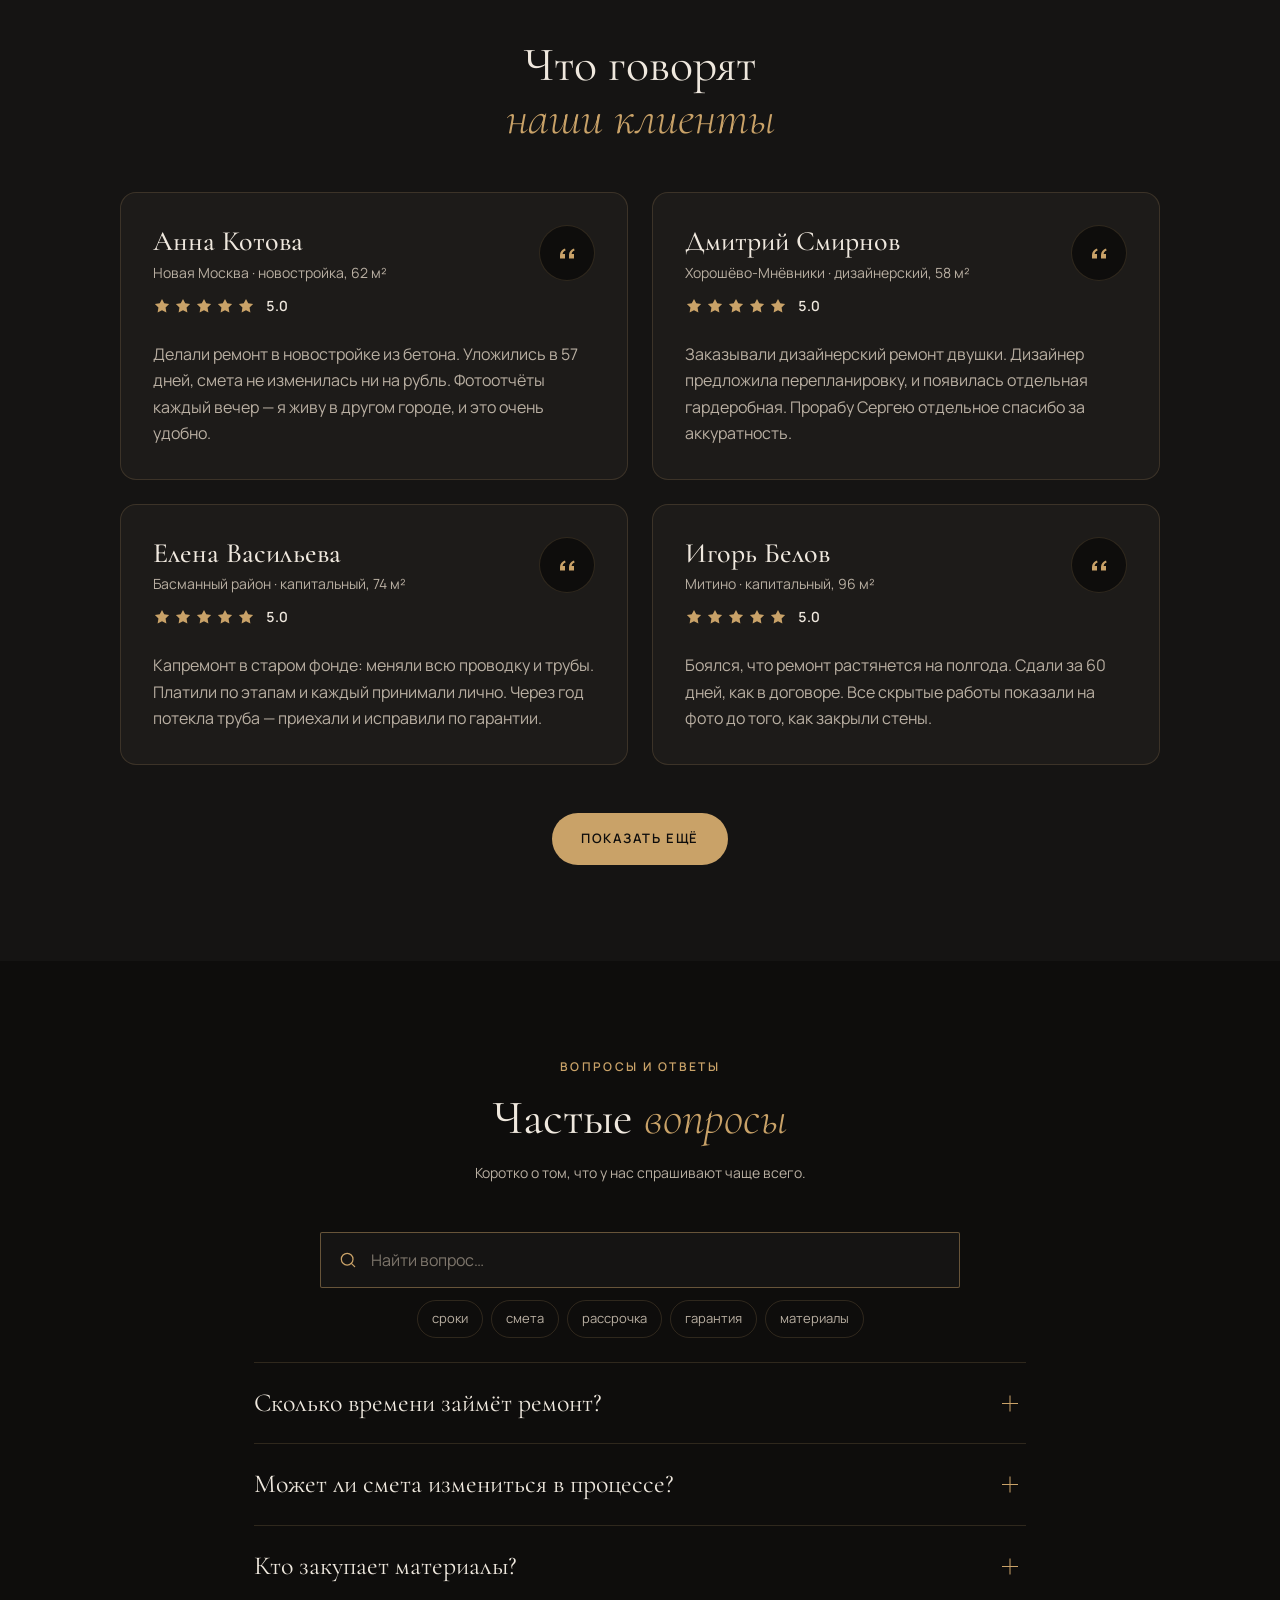
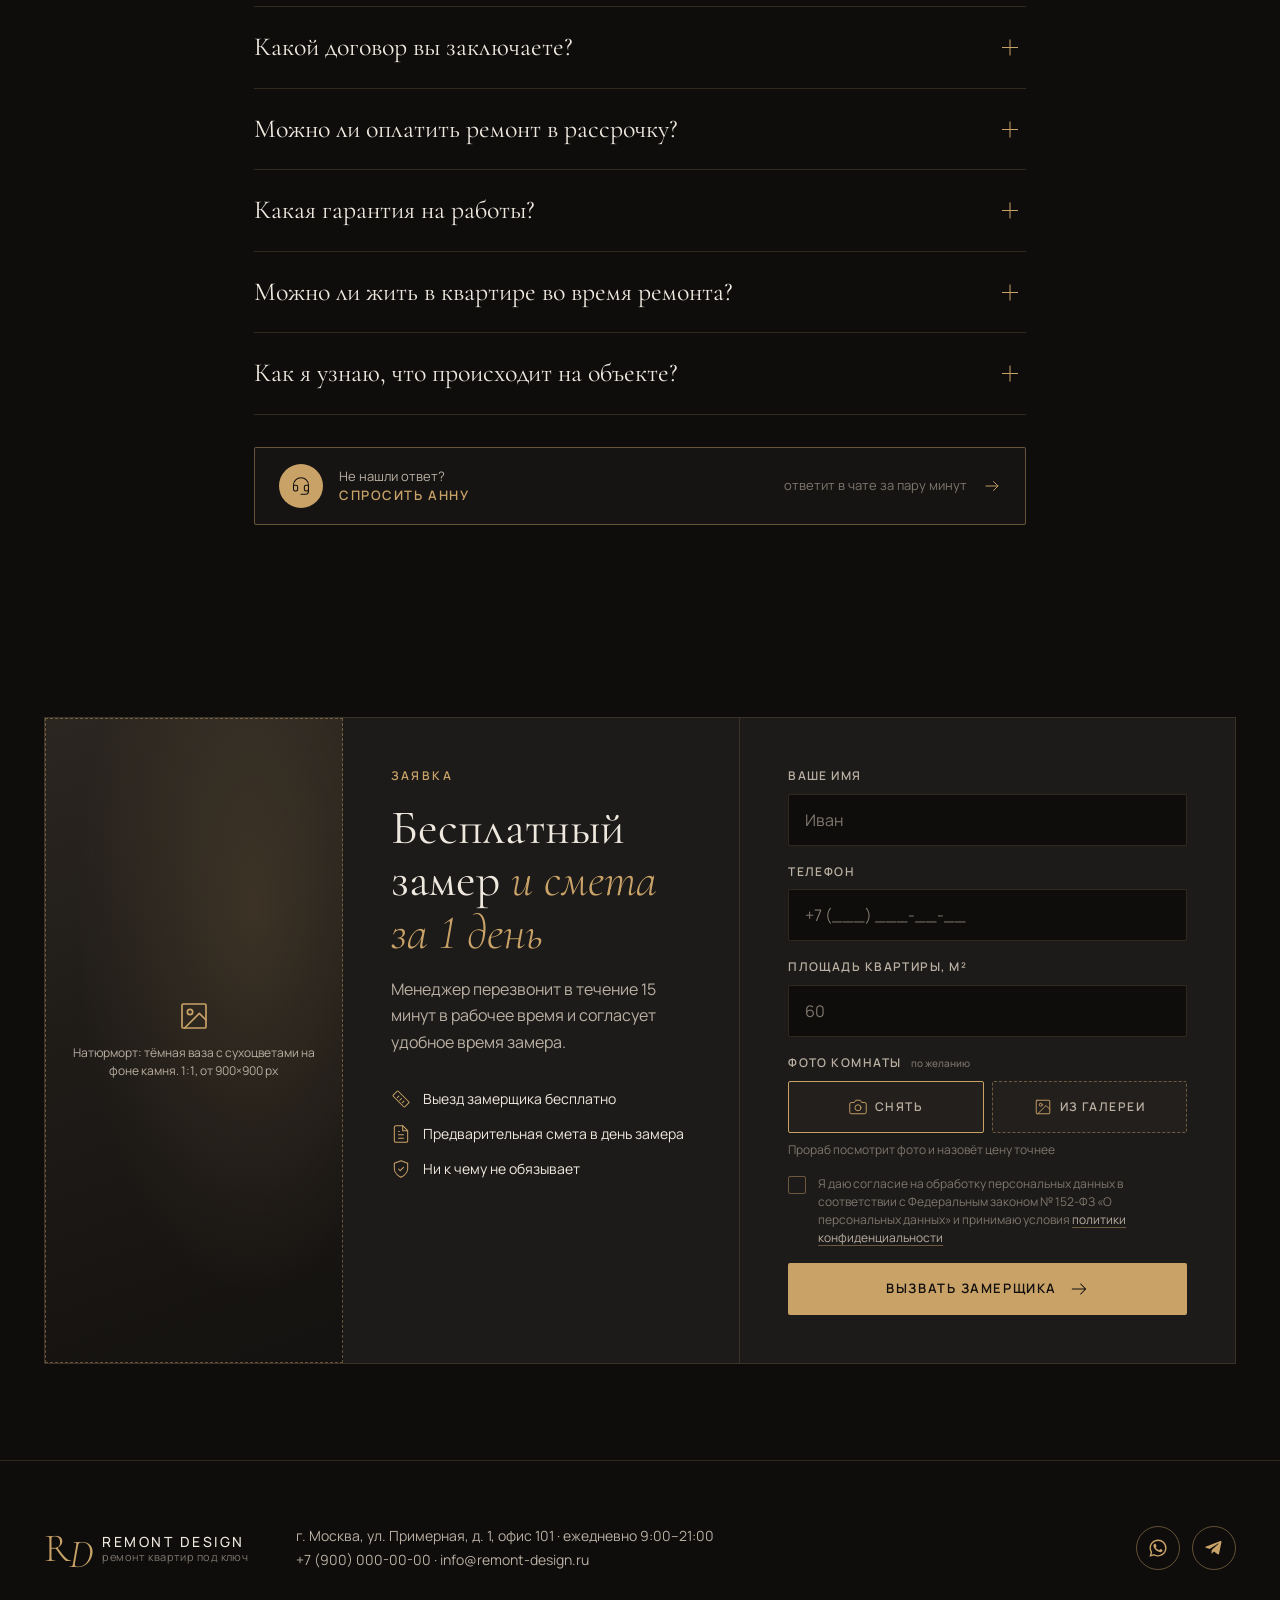
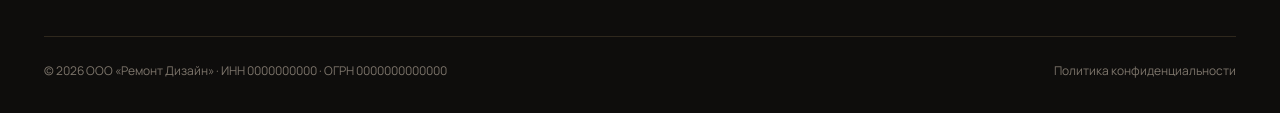
==== commit c6d256b2: "Replace the first before photo with a higher-quality version Co-Authored-By: Claude Opus 5.5 <norepl" ====
--- a/index.html
+++ b/index.html
@@ -360,7 +360,7 @@
               <div class="ba__before">
                 <picture class="ba__img">
                   <source srcset="images/ba1-before.webp" type="image/webp">
-                  <img src="images/ba1-before.jpg" width="1280" height="714" alt="ЖК «Символ», гостиная до ремонта: бетонные стены и стяжка" loading="lazy" decoding="async" draggable="false">
+                  <img src="images/ba1-before.jpg" width="1920" height="1071" alt="ЖК «Символ», гостиная до ремонта: бетонные стены и стяжка" loading="lazy" decoding="async" draggable="false">
                 </picture>
               </div>
               <div class="ba__after">
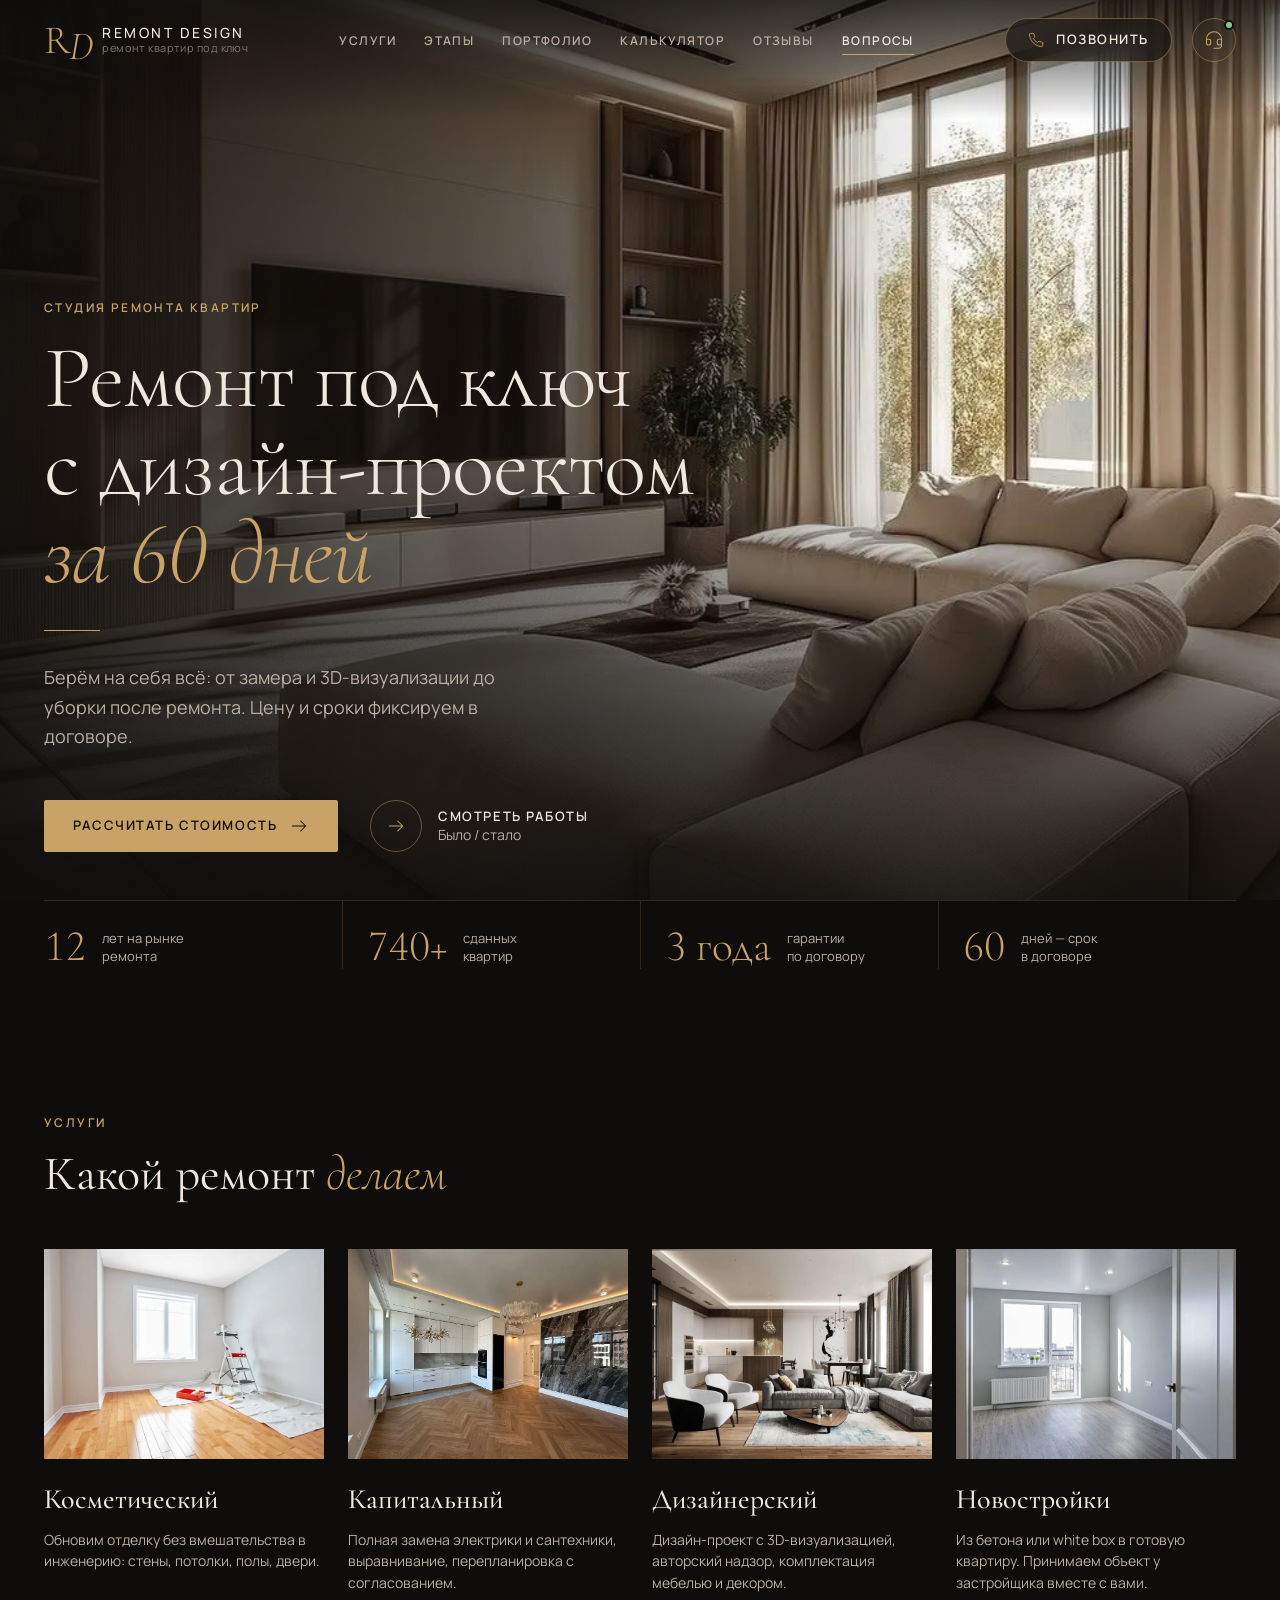
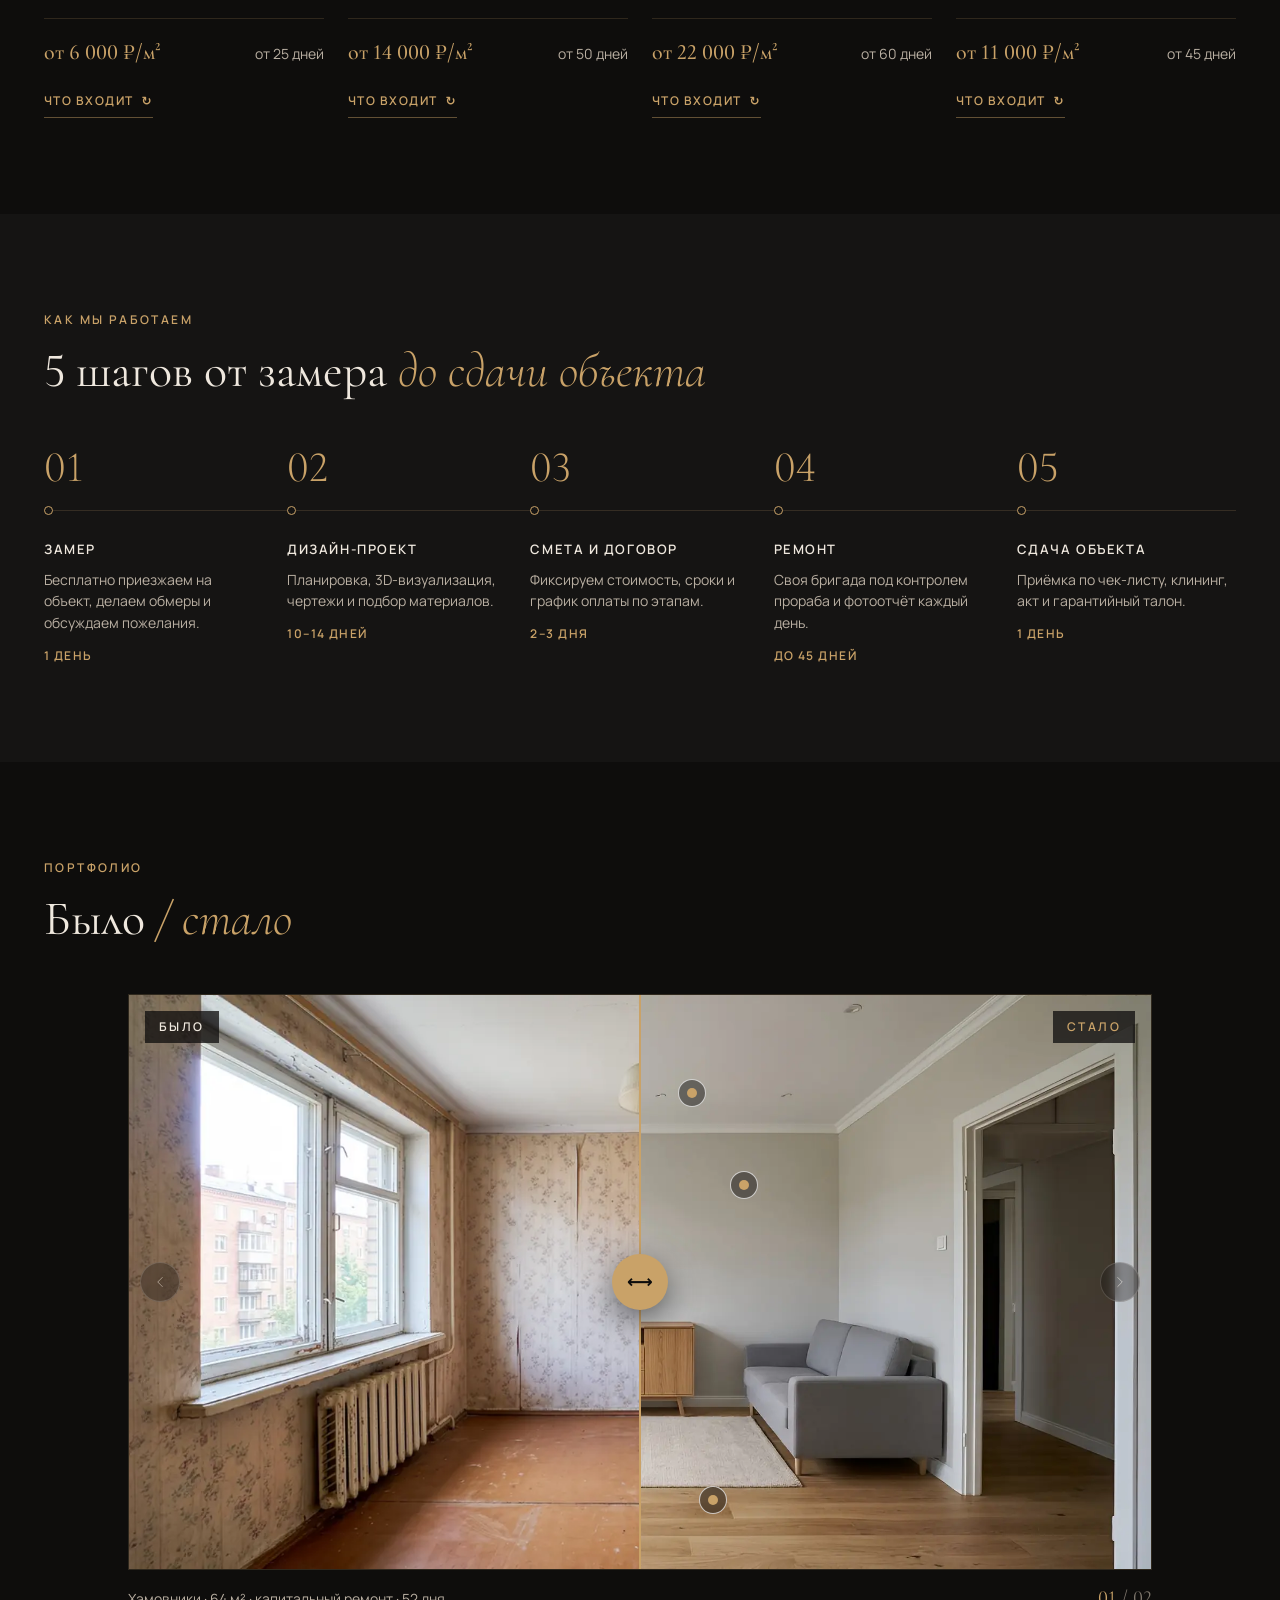
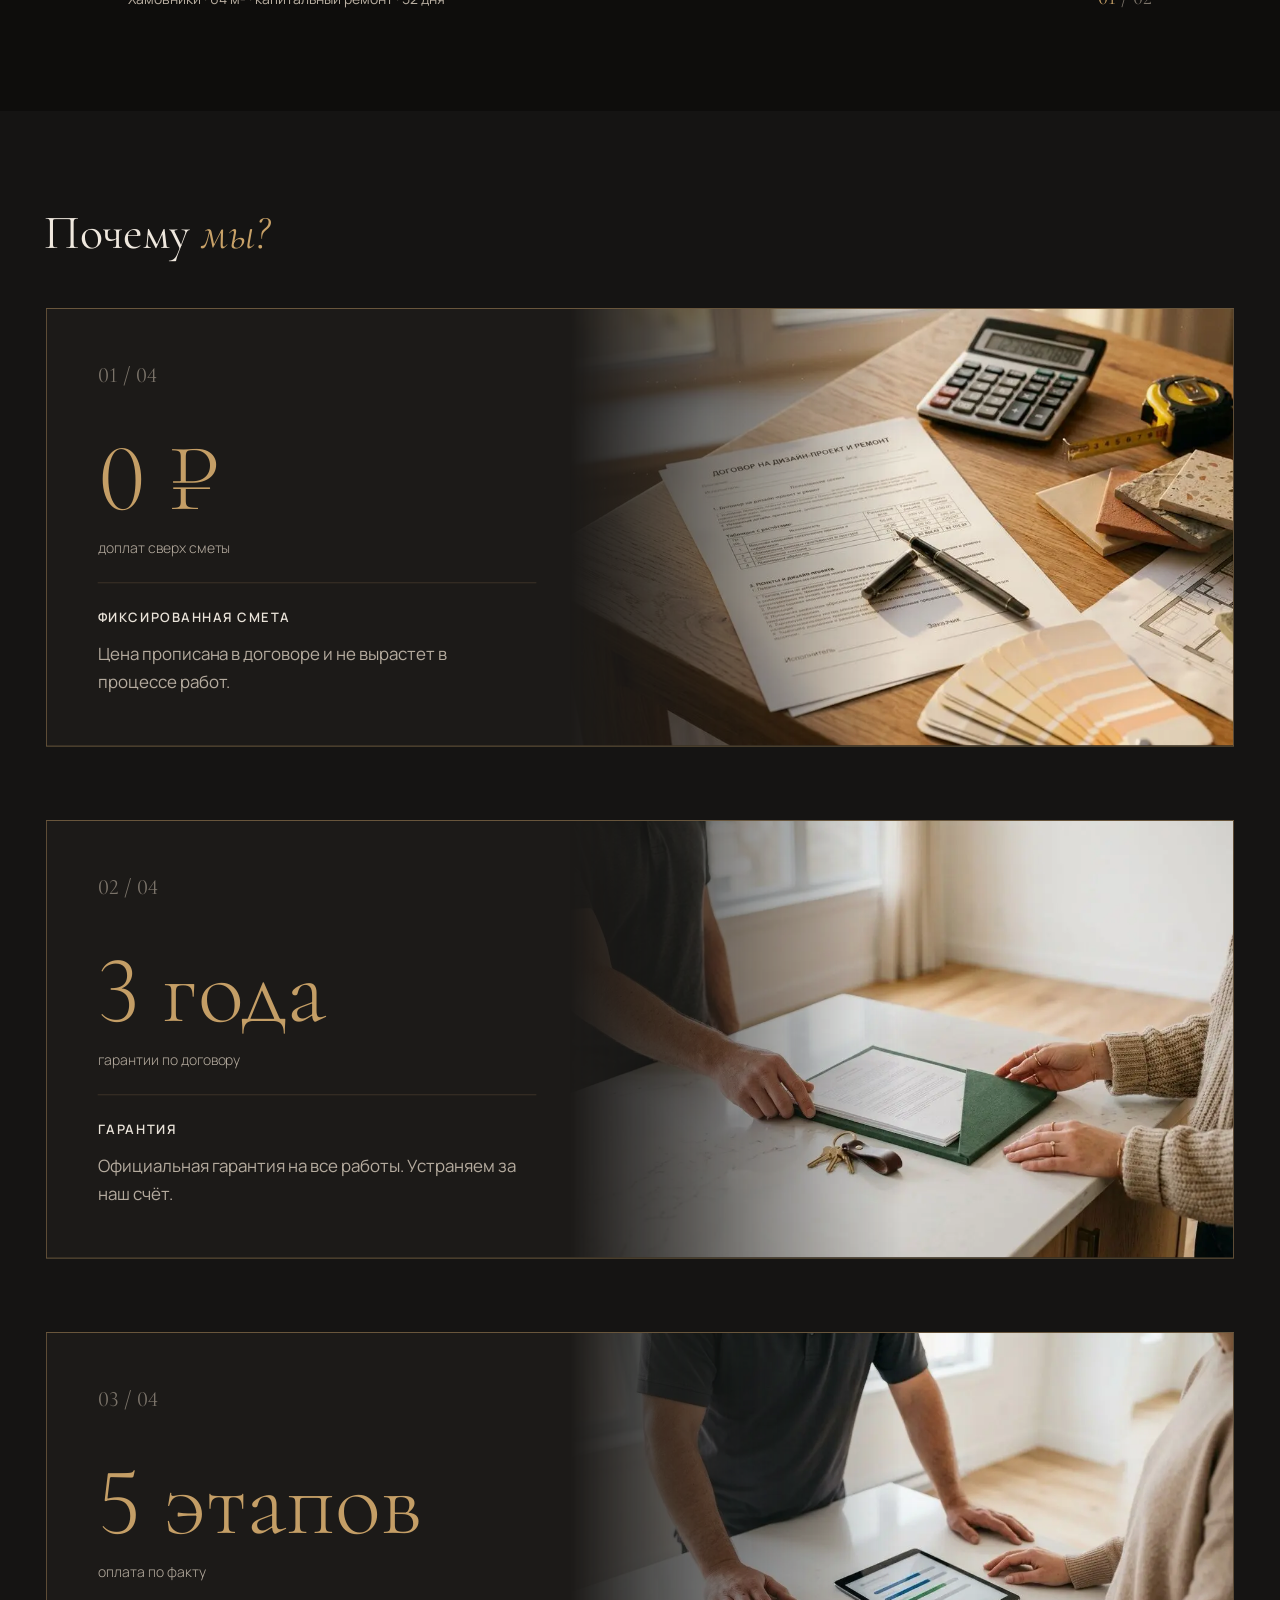
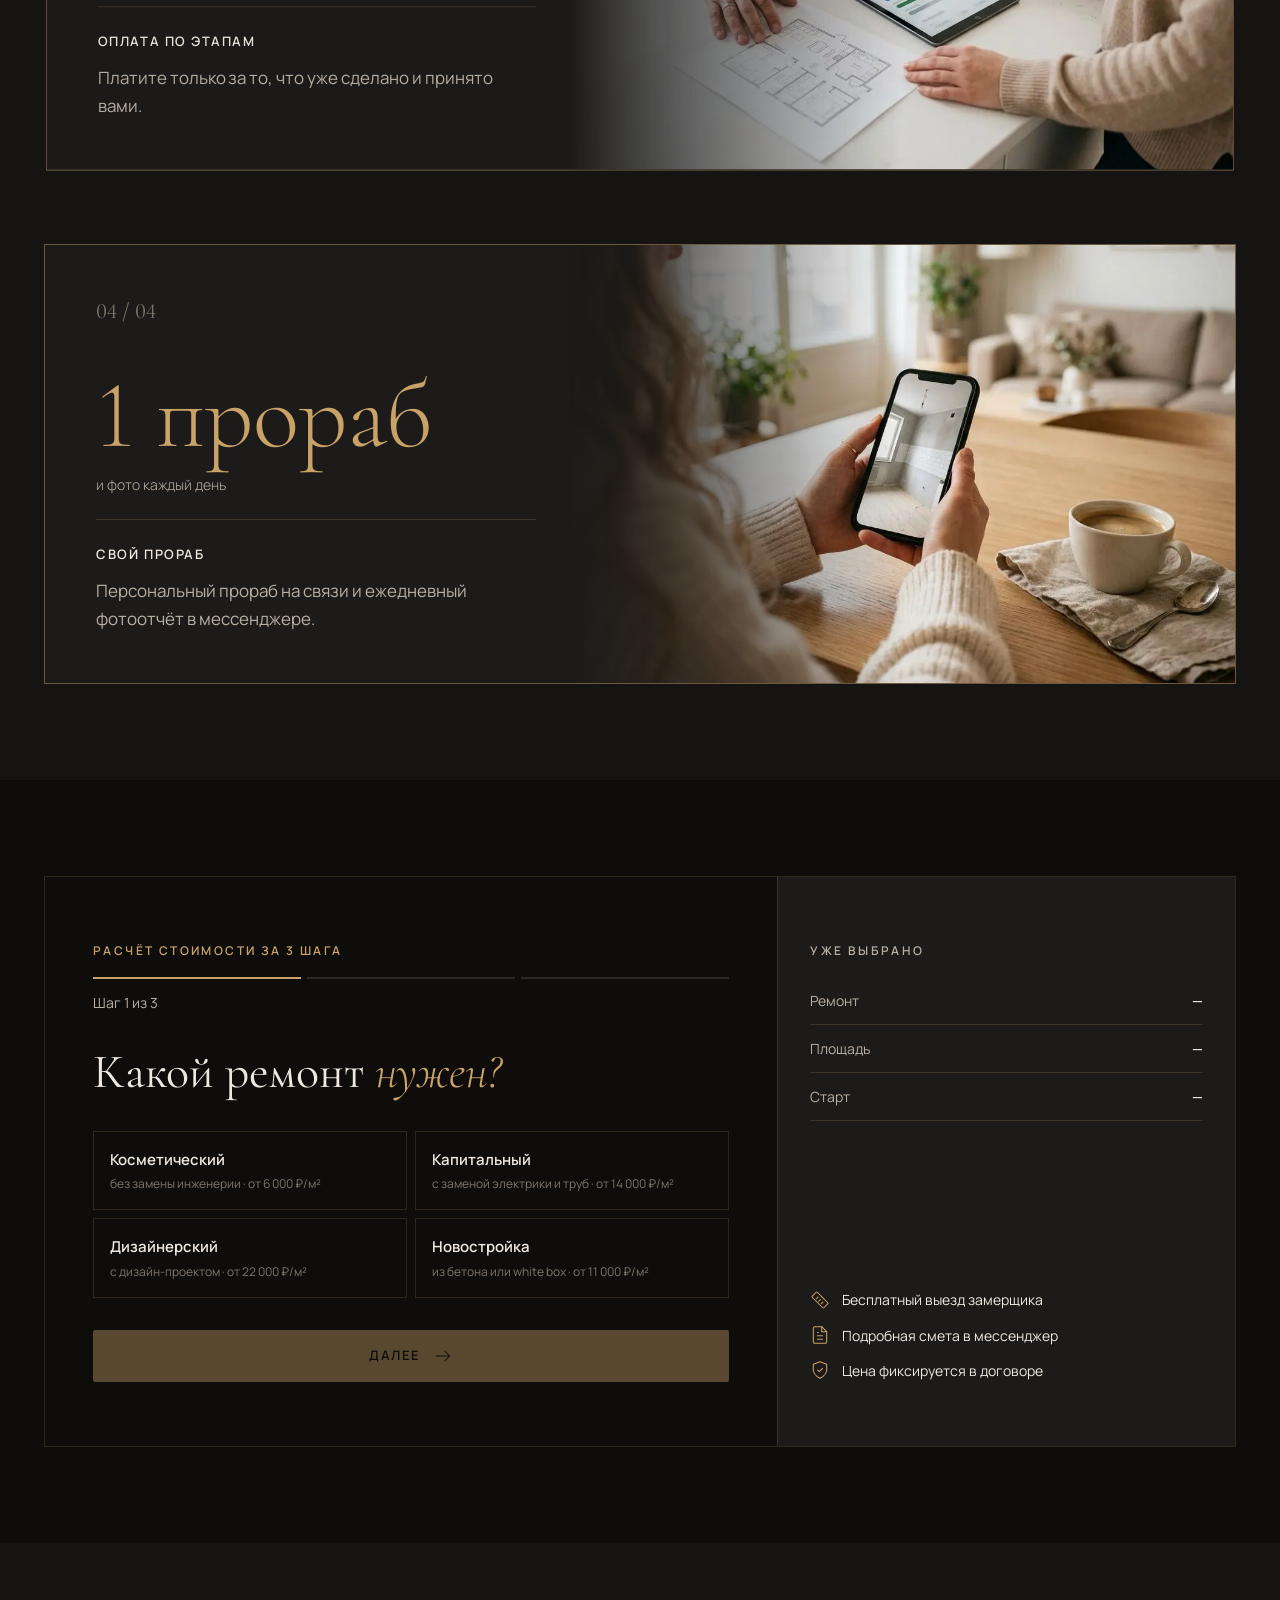
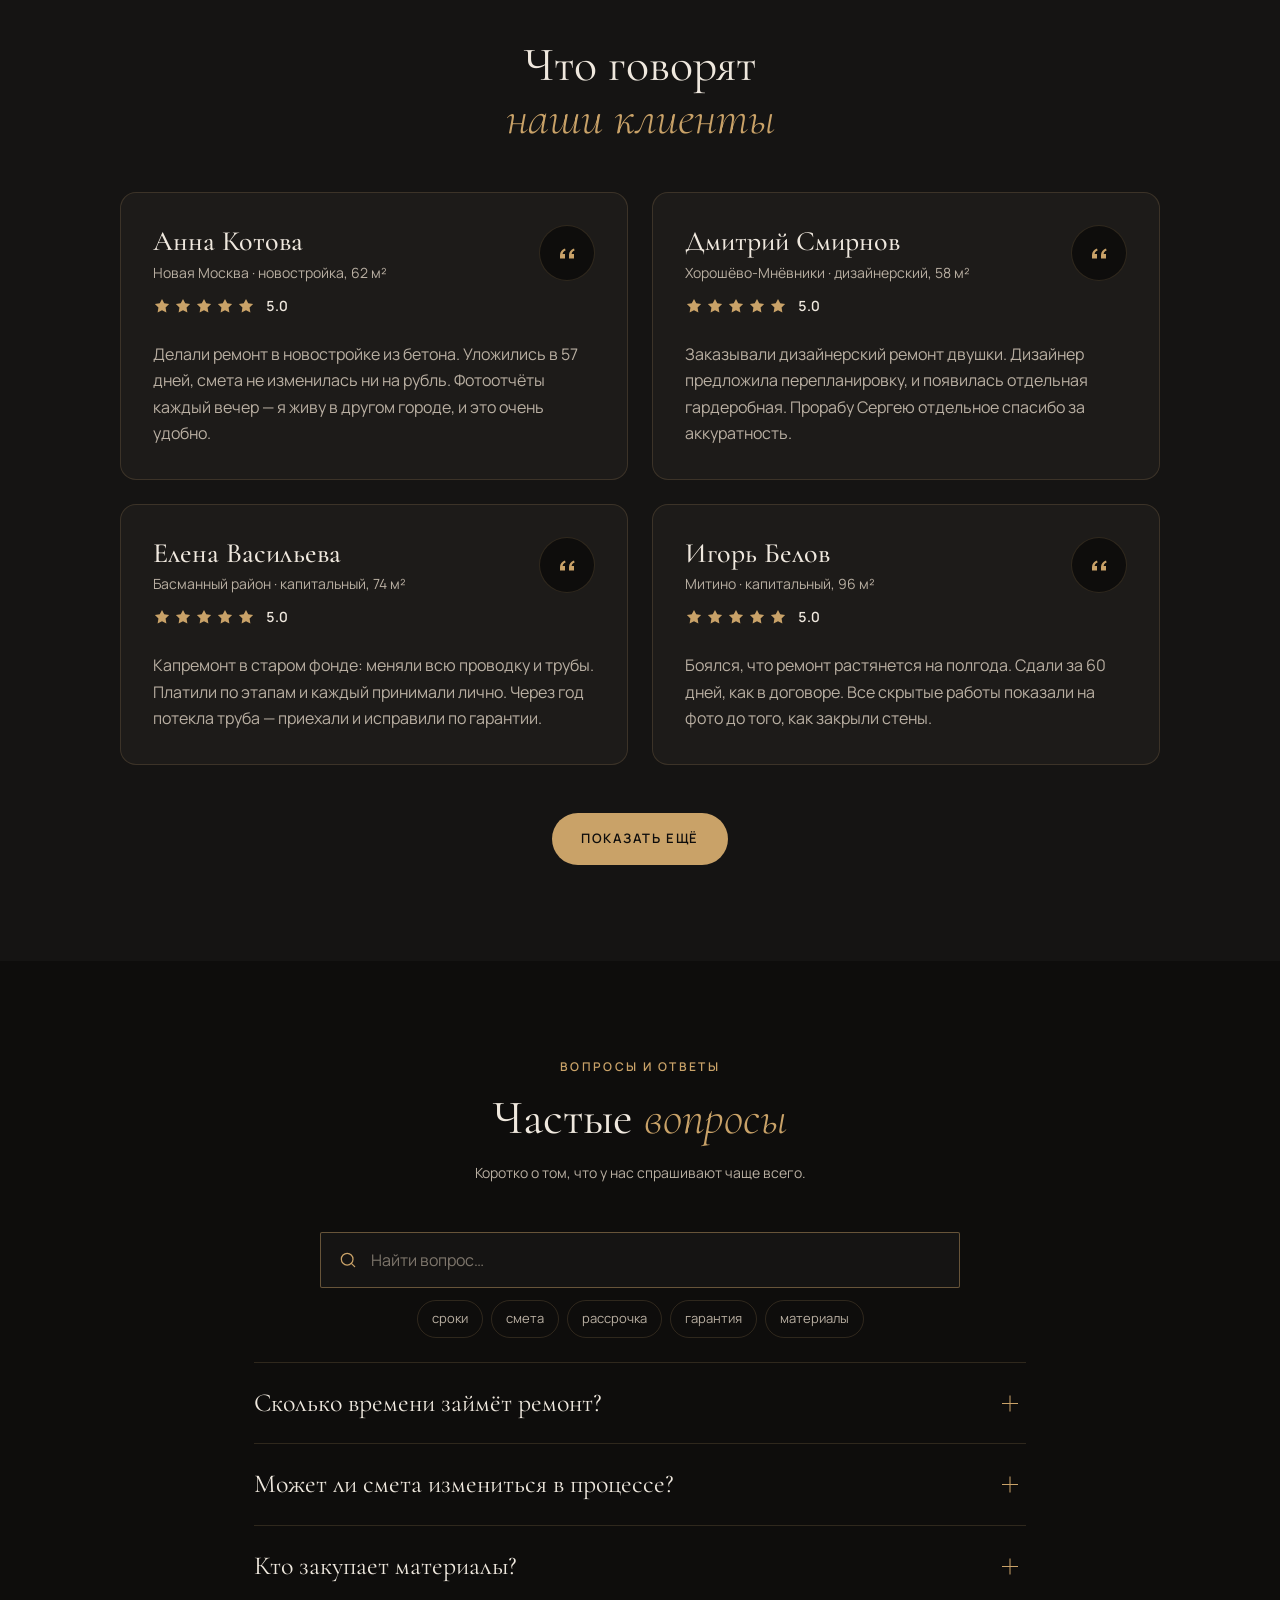
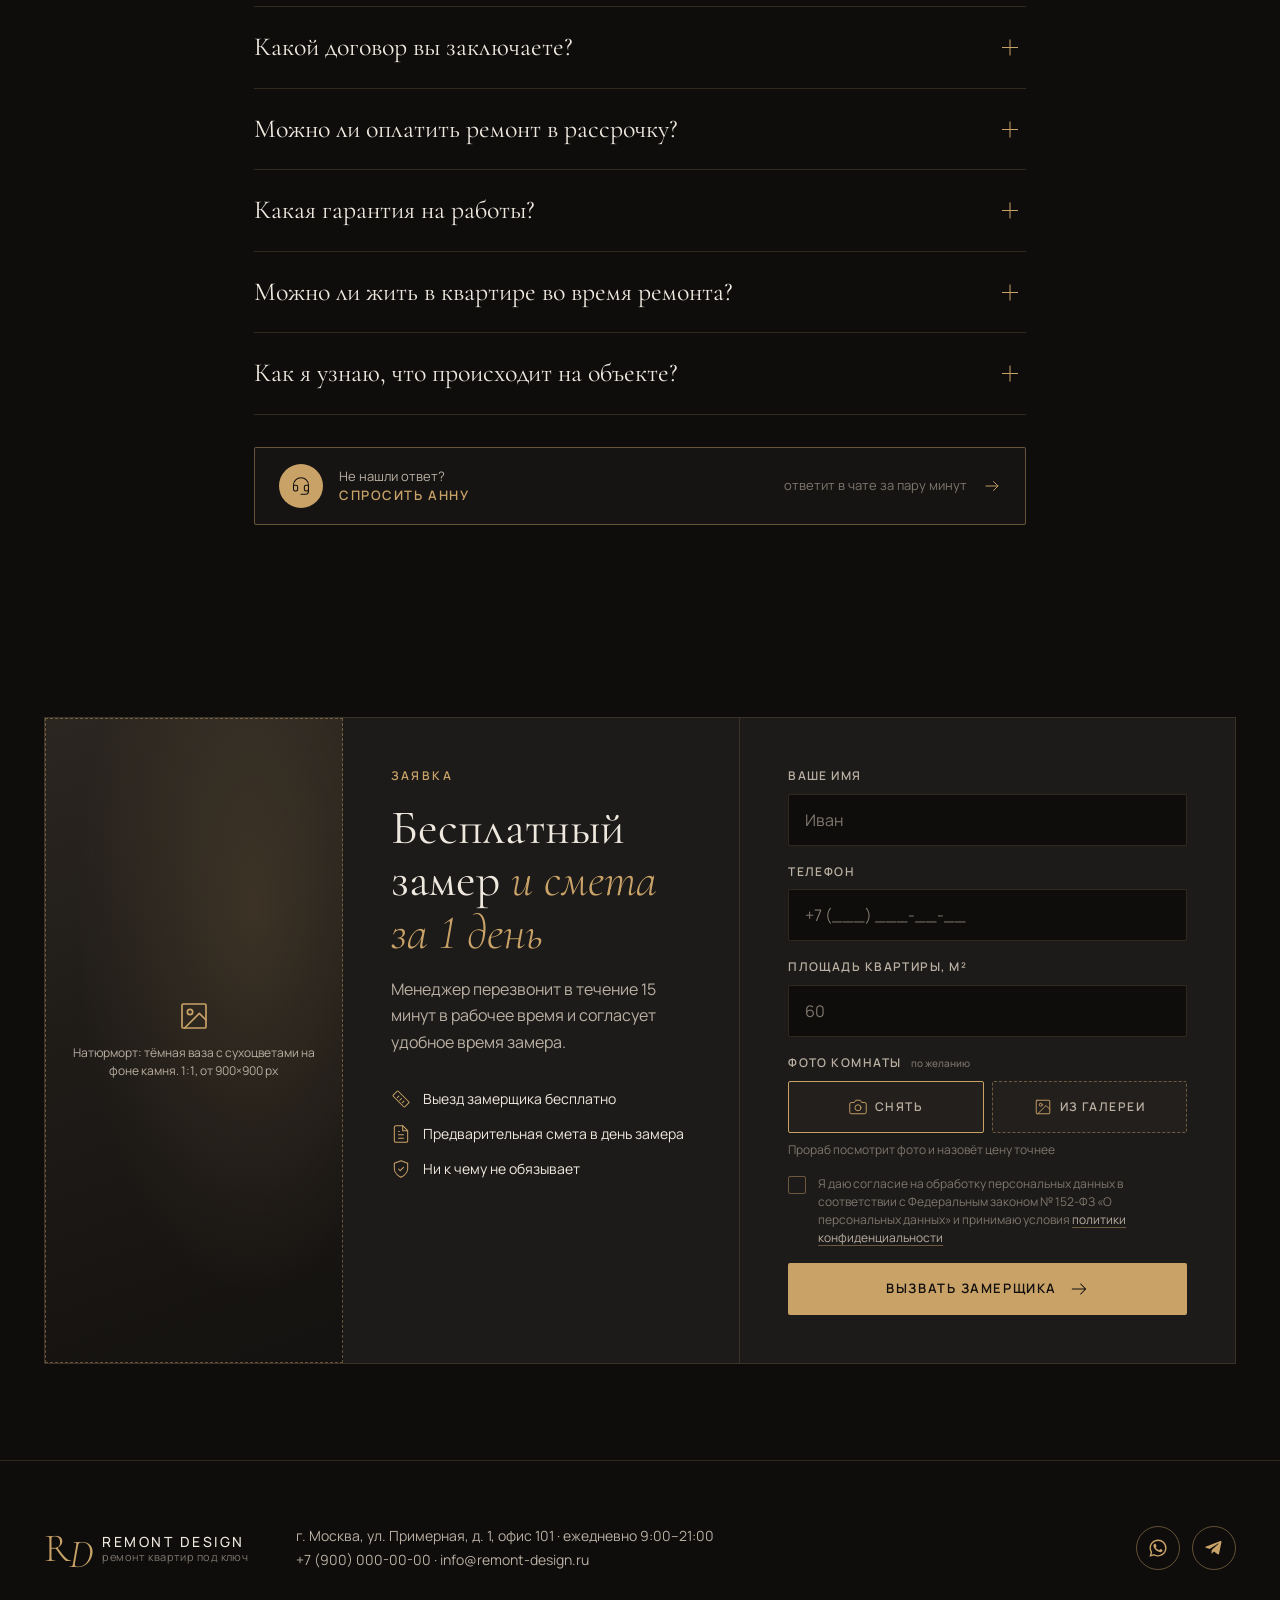
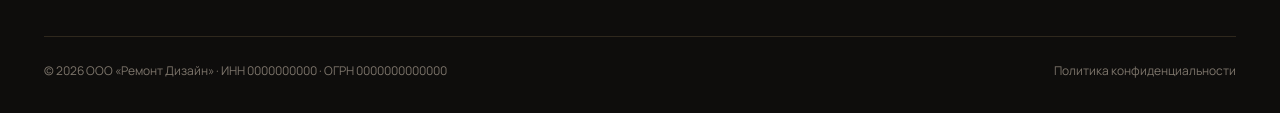
==== commit e43d0b15: "Show the Khamovniki project first in the before/after gallery Co-Authored-By: Claude Opus 5.5 <norep" ====
--- a/index.html
+++ b/index.html
@@ -356,7 +356,33 @@
         <!-- Два проекта «было / стало»: тяните ползунок, стрелки по бокам переключают проект -->
         <div class="ba-gallery" id="ba-gallery">
           <div class="ba-slides" id="ba-slides">
-            <div class="ba" data-project="0" tabindex="0" role="slider" aria-label="ЖК «Символ»: сравнение до и после ремонта" aria-valuemin="0" aria-valuemax="100" aria-valuenow="50">
+            <div class="ba" data-project="0" tabindex="0" role="slider" aria-label="Хамовники: сравнение до и после ремонта" aria-valuemin="0" aria-valuemax="100" aria-valuenow="50">
+              <div class="ba__before">
+                <picture class="ba__img">
+                  <source srcset="images/ba2-before.webp" type="image/webp">
+                  <img src="images/ba2-before.jpg" width="1376" height="768" alt="Хамовники, комната до ремонта: старые обои, крашеный пол, чугунная батарея" loading="lazy" decoding="async" draggable="false">
+                </picture>
+              </div>
+              <div class="ba__after">
+                <picture class="ba__img">
+                  <source srcset="images/ba2-after.webp" type="image/webp">
+                  <img src="images/ba2-after.jpg" width="1920" height="1072" alt="Хамовники, та же комната после капитального ремонта: ровные стены, паркетная доска, новое окно" loading="lazy" decoding="async" draggable="false">
+                </picture>
+                <button class="ba-spot" type="button" data-x="60" data-y="33" data-t="Стены" data-h="Выравнивание под покраску" data-p="Штукатурка по маякам, шпаклёвка и моющаяся краска." aria-label="Стены: Выравнивание под покраску"></button>
+                <button class="ba-spot" type="button" data-x="55" data-y="17" data-t="Потолок" data-h="Молдинг и точечный свет" data-p="Новая проводка по всей квартире, светильники встроены в потолок." aria-label="Потолок: Молдинг и точечный свет"></button>
+                <button class="ba-spot" type="button" data-x="57" data-y="88" data-t="Пол" data-h="Паркетная доска, дуб" data-p="Стяжка заново, шумоизоляция, плинтус в цвет стен." aria-label="Пол: Паркетная доска, дуб"></button>
+              </div>
+              <span class="ba__tag ba__tag--l">Было</span>
+              <span class="ba__tag ba__tag--r">Стало</span>
+              <div class="ba__handle"><span class="ba__knob" aria-hidden="true">⟷</span></div>
+              <div class="ba-card" aria-live="polite">
+                <button class="ba-card__x" type="button" aria-label="Закрыть">✕</button>
+                <b class="ba-card__t"></b>
+                <h3 class="ba-card__h"></h3>
+                <p class="ba-card__p"></p>
+              </div>
+            </div>
+            <div class="ba" data-project="1" tabindex="-1" role="slider" aria-label="ЖК «Символ»: сравнение до и после ремонта" aria-valuemin="0" aria-valuemax="100" aria-valuenow="50" aria-hidden="true">
               <div class="ba__before">
                 <picture class="ba__img">
                   <source srcset="images/ba1-before.webp" type="image/webp">
@@ -382,38 +408,12 @@
                 <p class="ba-card__p"></p>
               </div>
             </div>
-            <div class="ba" data-project="1" tabindex="-1" role="slider" aria-label="Хамовники: сравнение до и после ремонта" aria-valuemin="0" aria-valuemax="100" aria-valuenow="50" aria-hidden="true">
-              <div class="ba__before">
-                <picture class="ba__img">
-                  <source srcset="images/ba2-before.webp" type="image/webp">
-                  <img src="images/ba2-before.jpg" width="1376" height="768" alt="Хамовники, комната до ремонта: старые обои, крашеный пол, чугунная батарея" loading="lazy" decoding="async" draggable="false">
-                </picture>
-              </div>
-              <div class="ba__after">
-                <picture class="ba__img">
-                  <source srcset="images/ba2-after.webp" type="image/webp">
-                  <img src="images/ba2-after.jpg" width="1920" height="1072" alt="Хамовники, та же комната после капитального ремонта: ровные стены, паркетная доска, новое окно" loading="lazy" decoding="async" draggable="false">
-                </picture>
-                <button class="ba-spot" type="button" data-x="60" data-y="33" data-t="Стены" data-h="Выравнивание под покраску" data-p="Штукатурка по маякам, шпаклёвка и моющаяся краска." aria-label="Стены: Выравнивание под покраску"></button>
-                <button class="ba-spot" type="button" data-x="55" data-y="17" data-t="Потолок" data-h="Молдинг и точечный свет" data-p="Новая проводка по всей квартире, светильники встроены в потолок." aria-label="Потолок: Молдинг и точечный свет"></button>
-                <button class="ba-spot" type="button" data-x="57" data-y="88" data-t="Пол" data-h="Паркетная доска, дуб" data-p="Стяжка заново, шумоизоляция, плинтус в цвет стен." aria-label="Пол: Паркетная доска, дуб"></button>
-              </div>
-              <span class="ba__tag ba__tag--l">Было</span>
-              <span class="ba__tag ba__tag--r">Стало</span>
-              <div class="ba__handle"><span class="ba__knob" aria-hidden="true">⟷</span></div>
-              <div class="ba-card" aria-live="polite">
-                <button class="ba-card__x" type="button" aria-label="Закрыть">✕</button>
-                <b class="ba-card__t"></b>
-                <h3 class="ba-card__h"></h3>
-                <p class="ba-card__p"></p>
-              </div>
-            </div>
           </div>
           <button class="ba-arrow ba-arrow--prev" id="ba-prev" type="button" aria-label="Предыдущий проект"><svg class="icon" aria-hidden="true"><use href="#i-chev-l"/></svg></button>
           <button class="ba-arrow ba-arrow--next" id="ba-next" type="button" aria-label="Следующий проект"><svg class="icon" aria-hidden="true"><use href="#i-chev-r"/></svg></button>
         </div>
         <div class="ba__meta" aria-live="polite">
-          <span id="ba-title">ЖК «Символ» · 78&nbsp;м² · дизайнерский ремонт · 58 дней</span>
+          <span id="ba-title">Хамовники · 64&nbsp;м² · капитальный ремонт · 52 дня</span>
           <span class="ba__count"><b id="ba-num">01</b> / 02</span>
         </div>
       </div>
--- a/styles.css
+++ b/styles.css
@@ -691,8 +691,8 @@
 /* Фото «до» и «после» одного размера и кадрирования — совпадают пиксель в пиксель */
 .ba__img, .ba__img img { display: block; width: 100%; height: 100%; }
 .ba__img img { object-fit: cover; object-position: var(--ba-focus, 50%) 50%; pointer-events: none; -webkit-user-drag: none; }
-.ba[data-project="0"] { --ba-focus: 62%; }
-.ba[data-project="1"] { --ba-focus: 40%; }
+.ba[data-project="0"] { --ba-focus: 40%; }
+.ba[data-project="1"] { --ba-focus: 62%; }
 .ba__tag {
   position: absolute;
   top: var(--space-4);
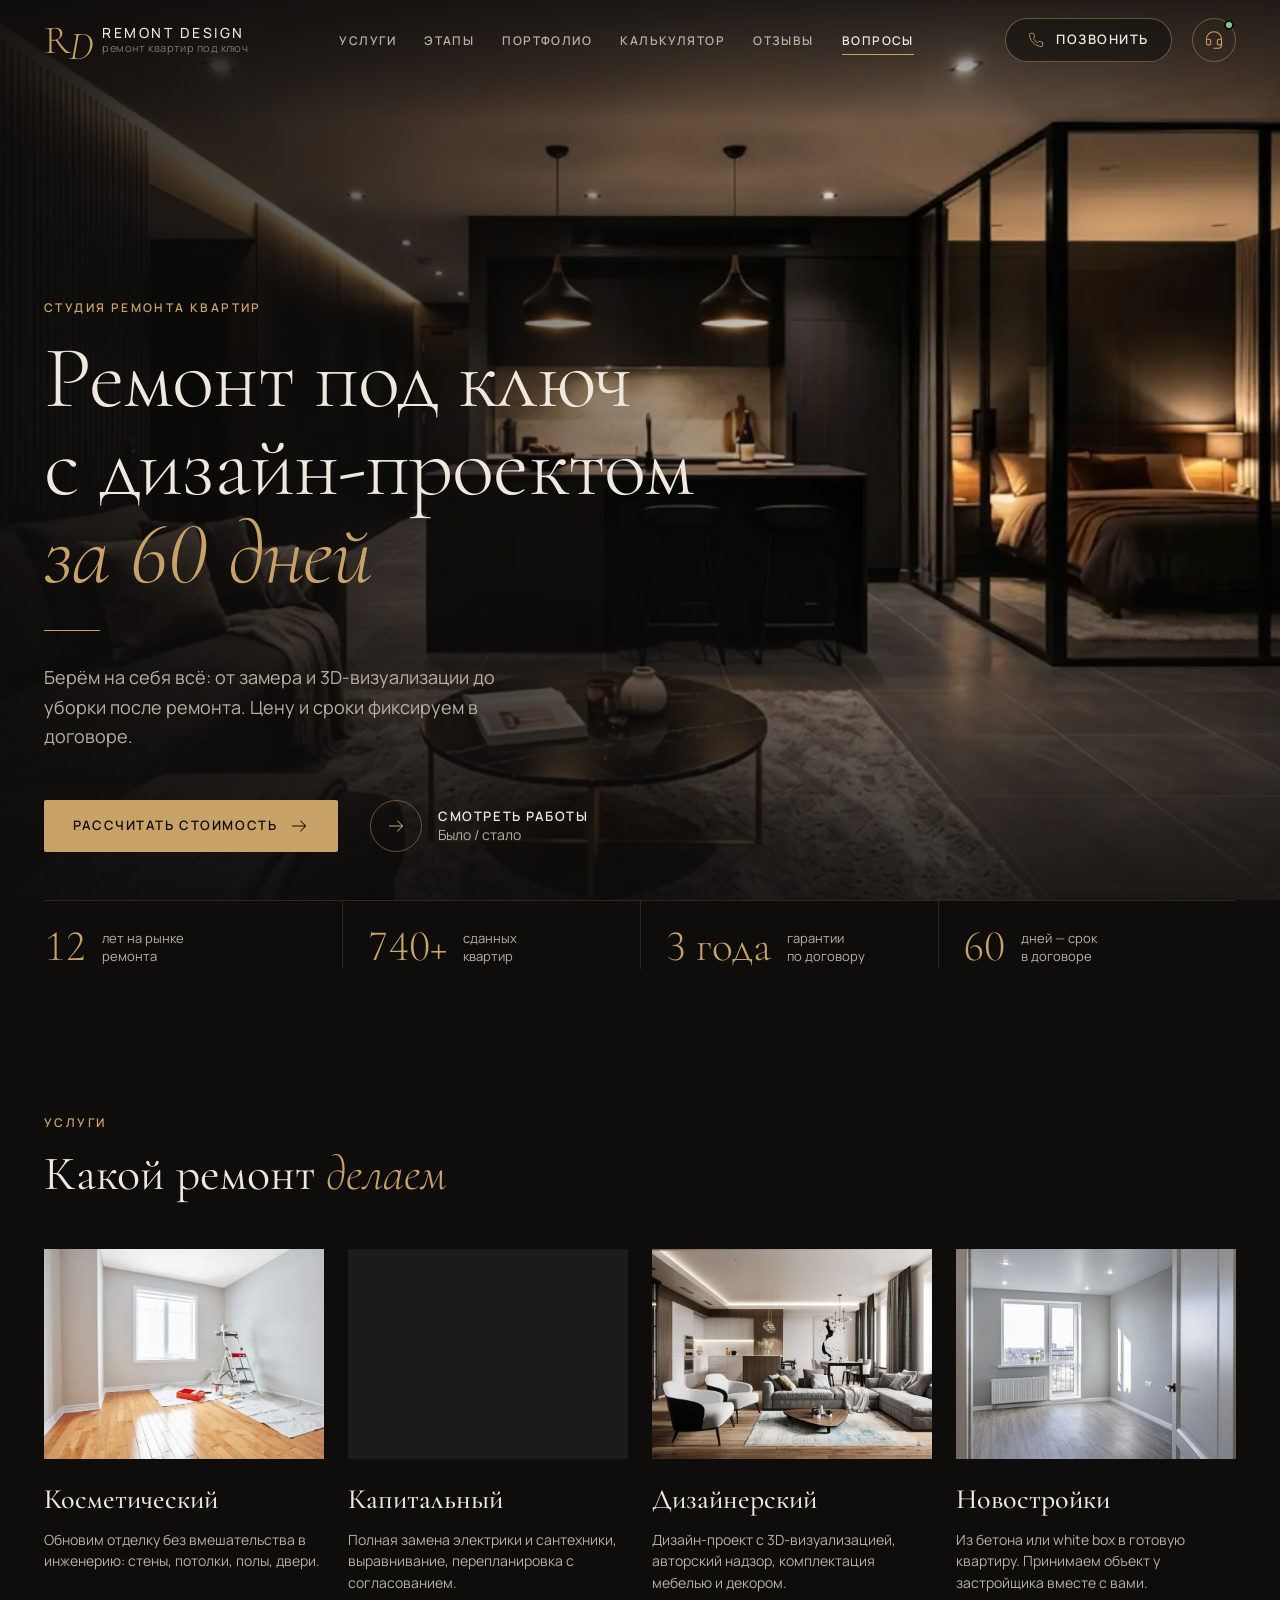
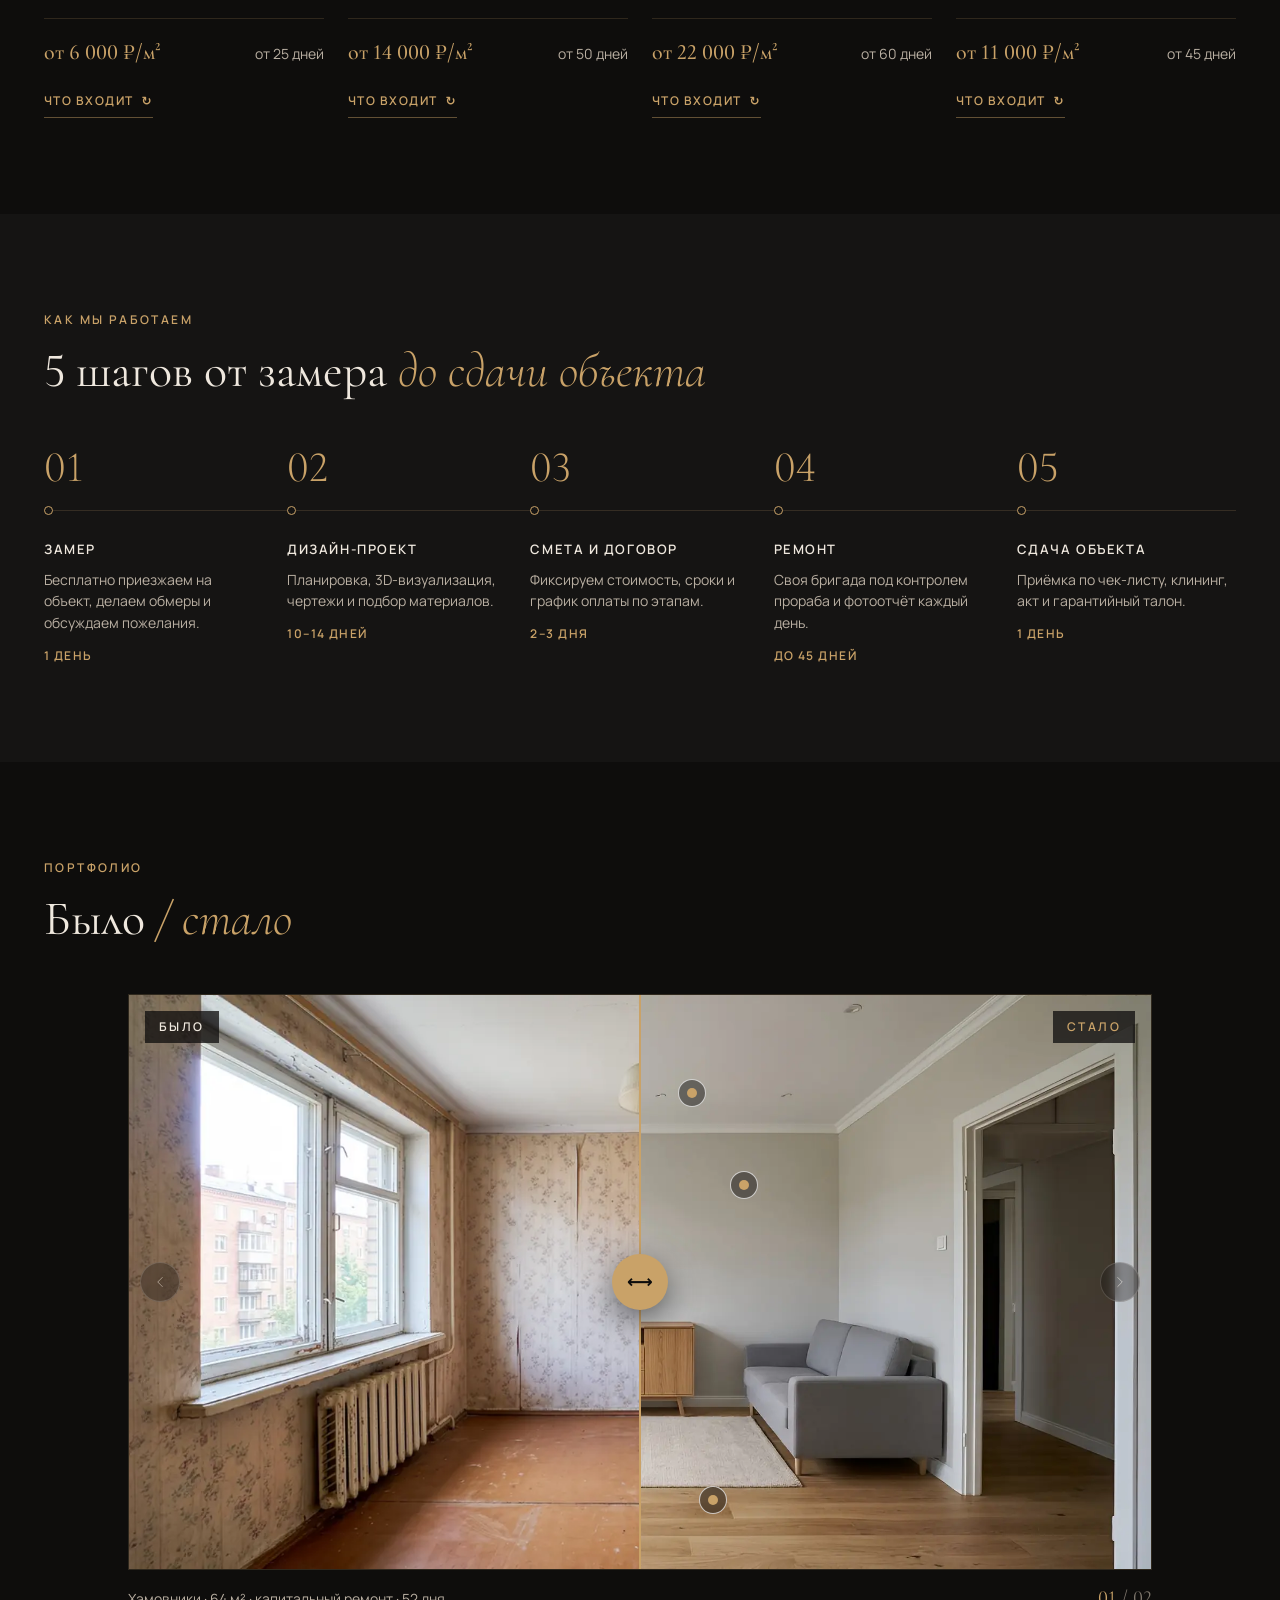
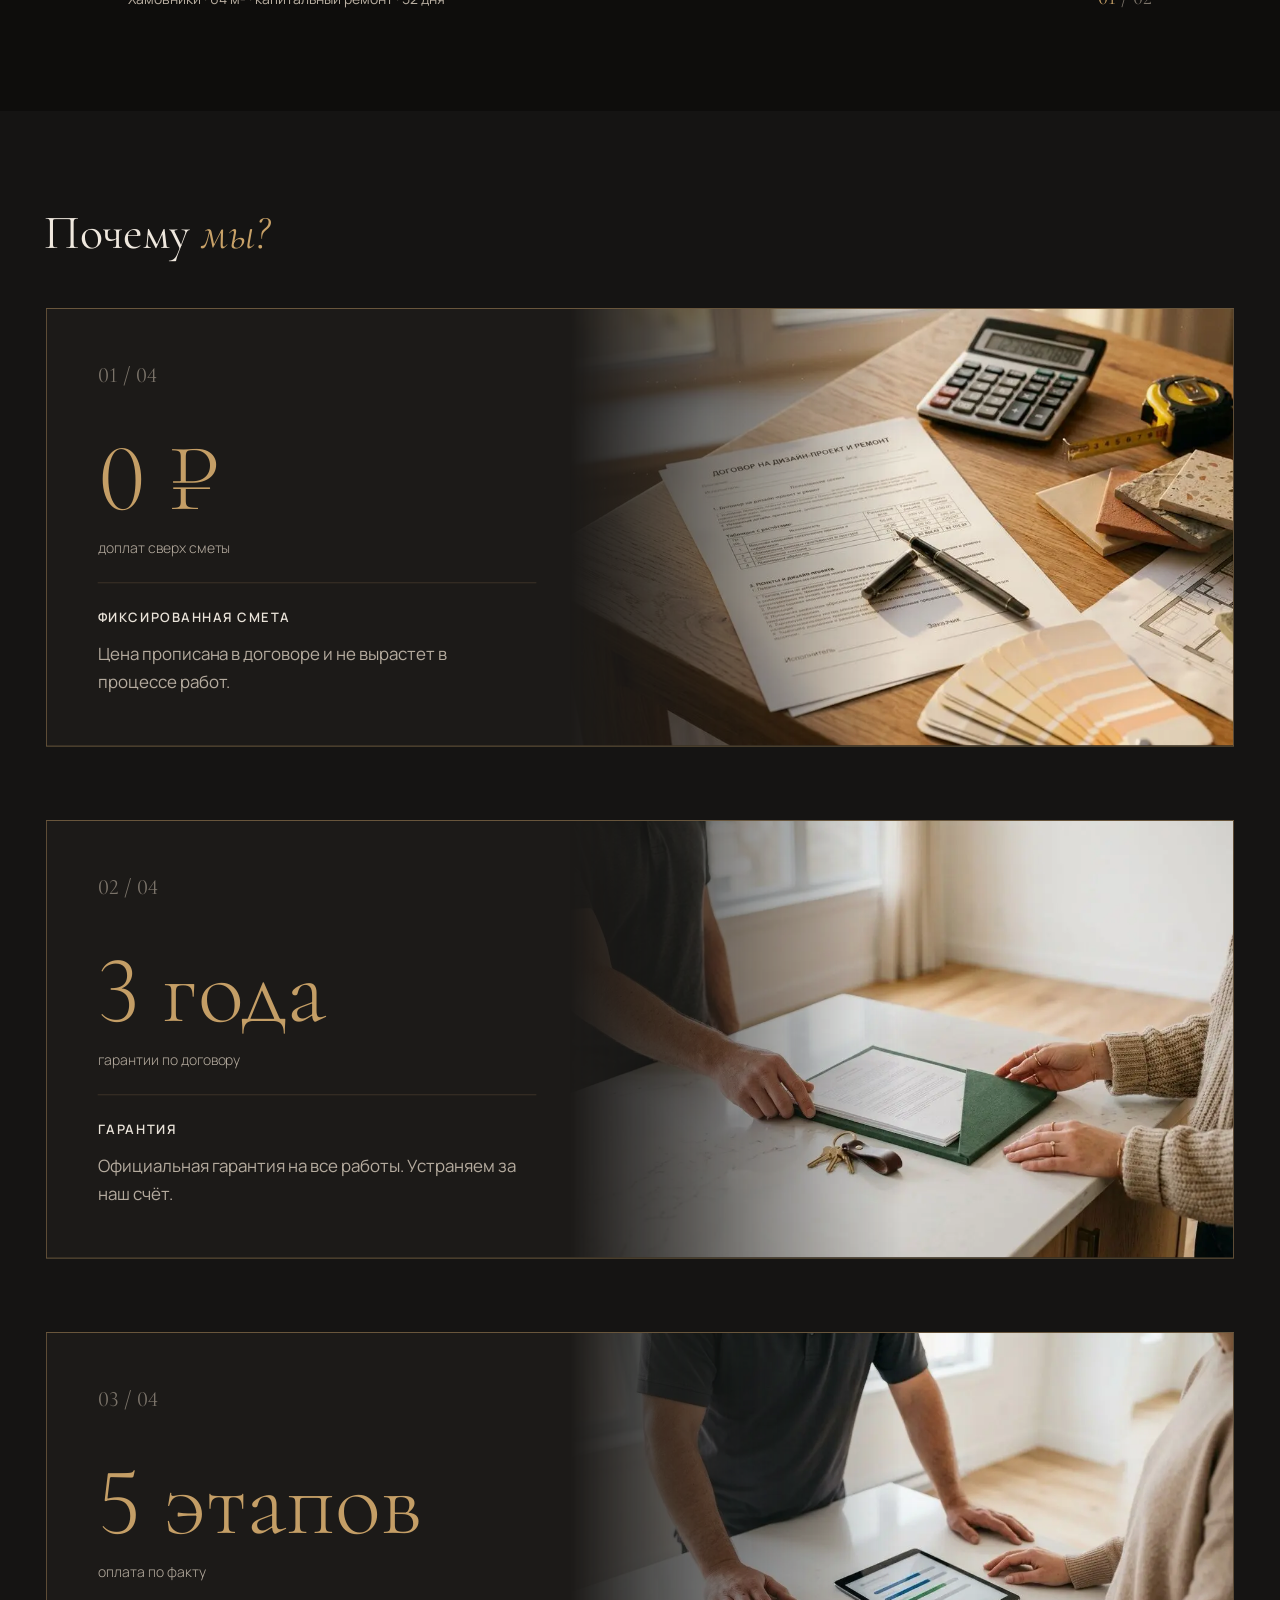
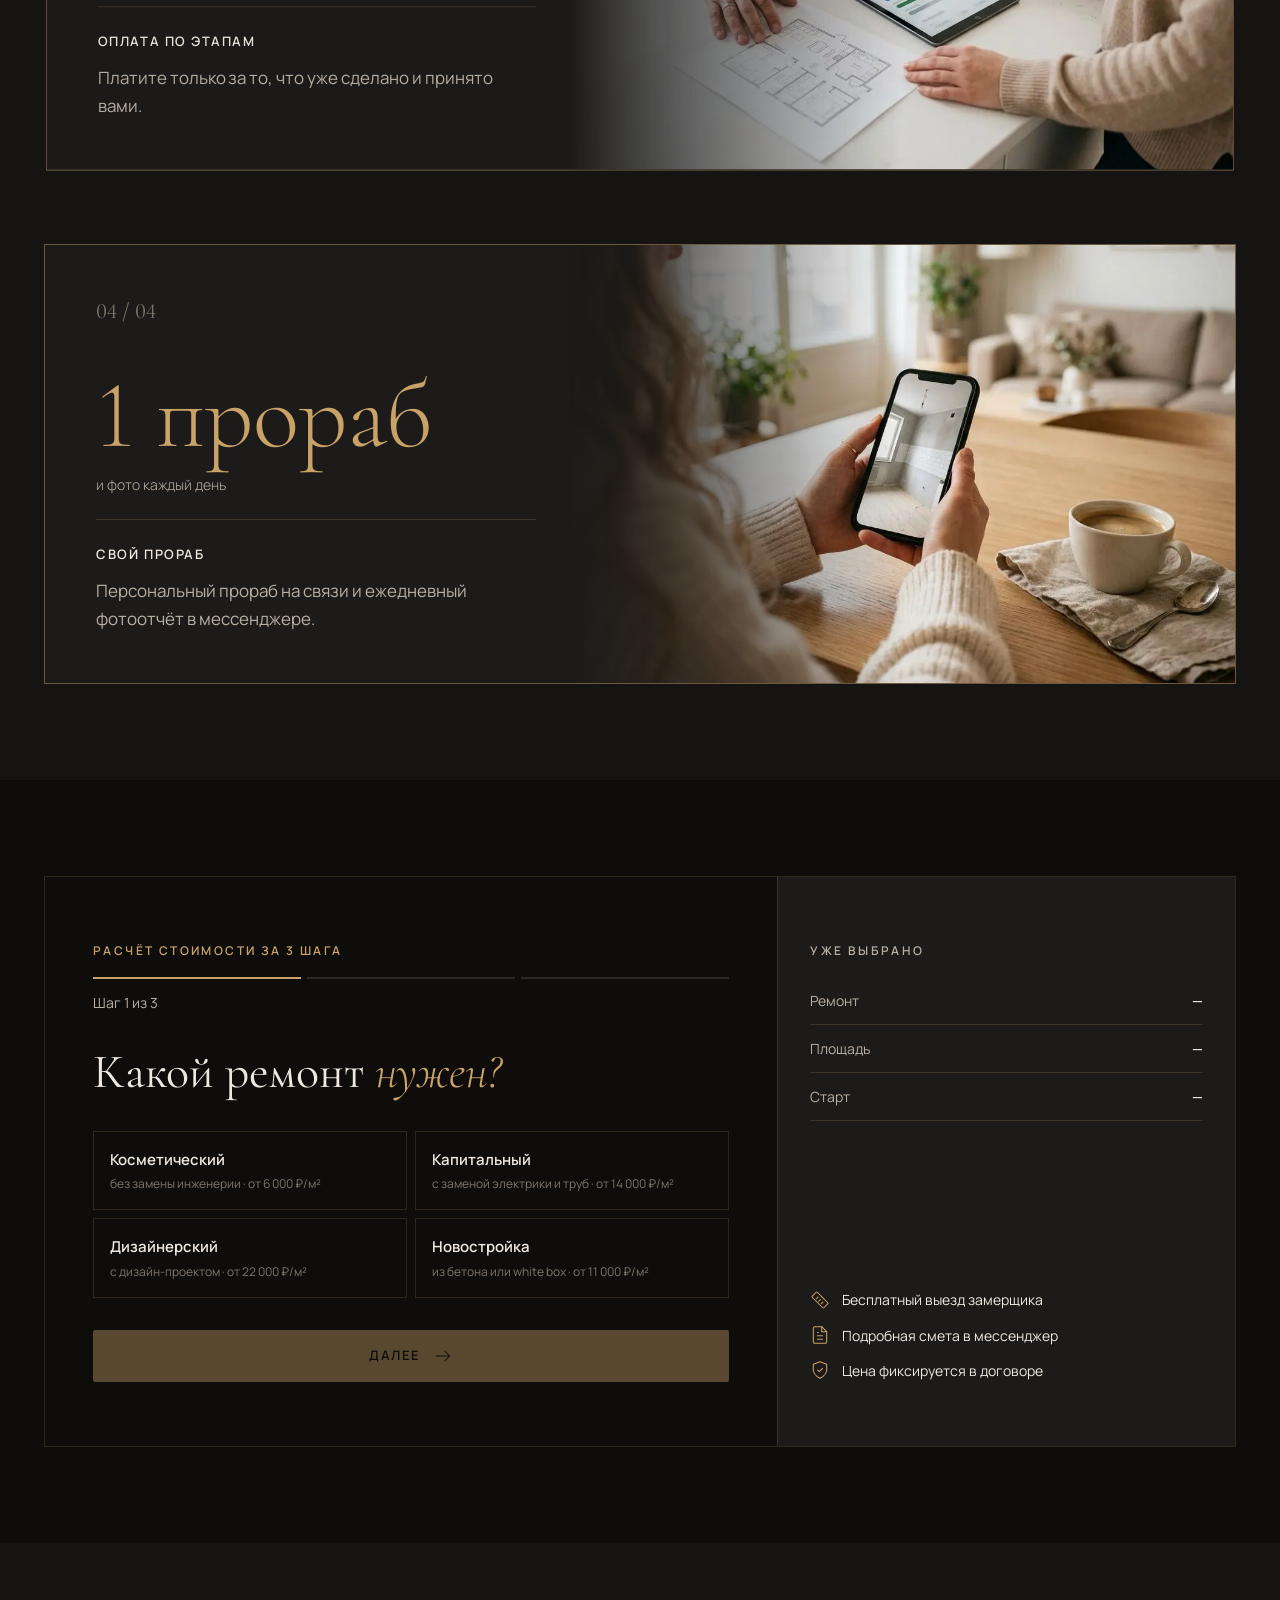
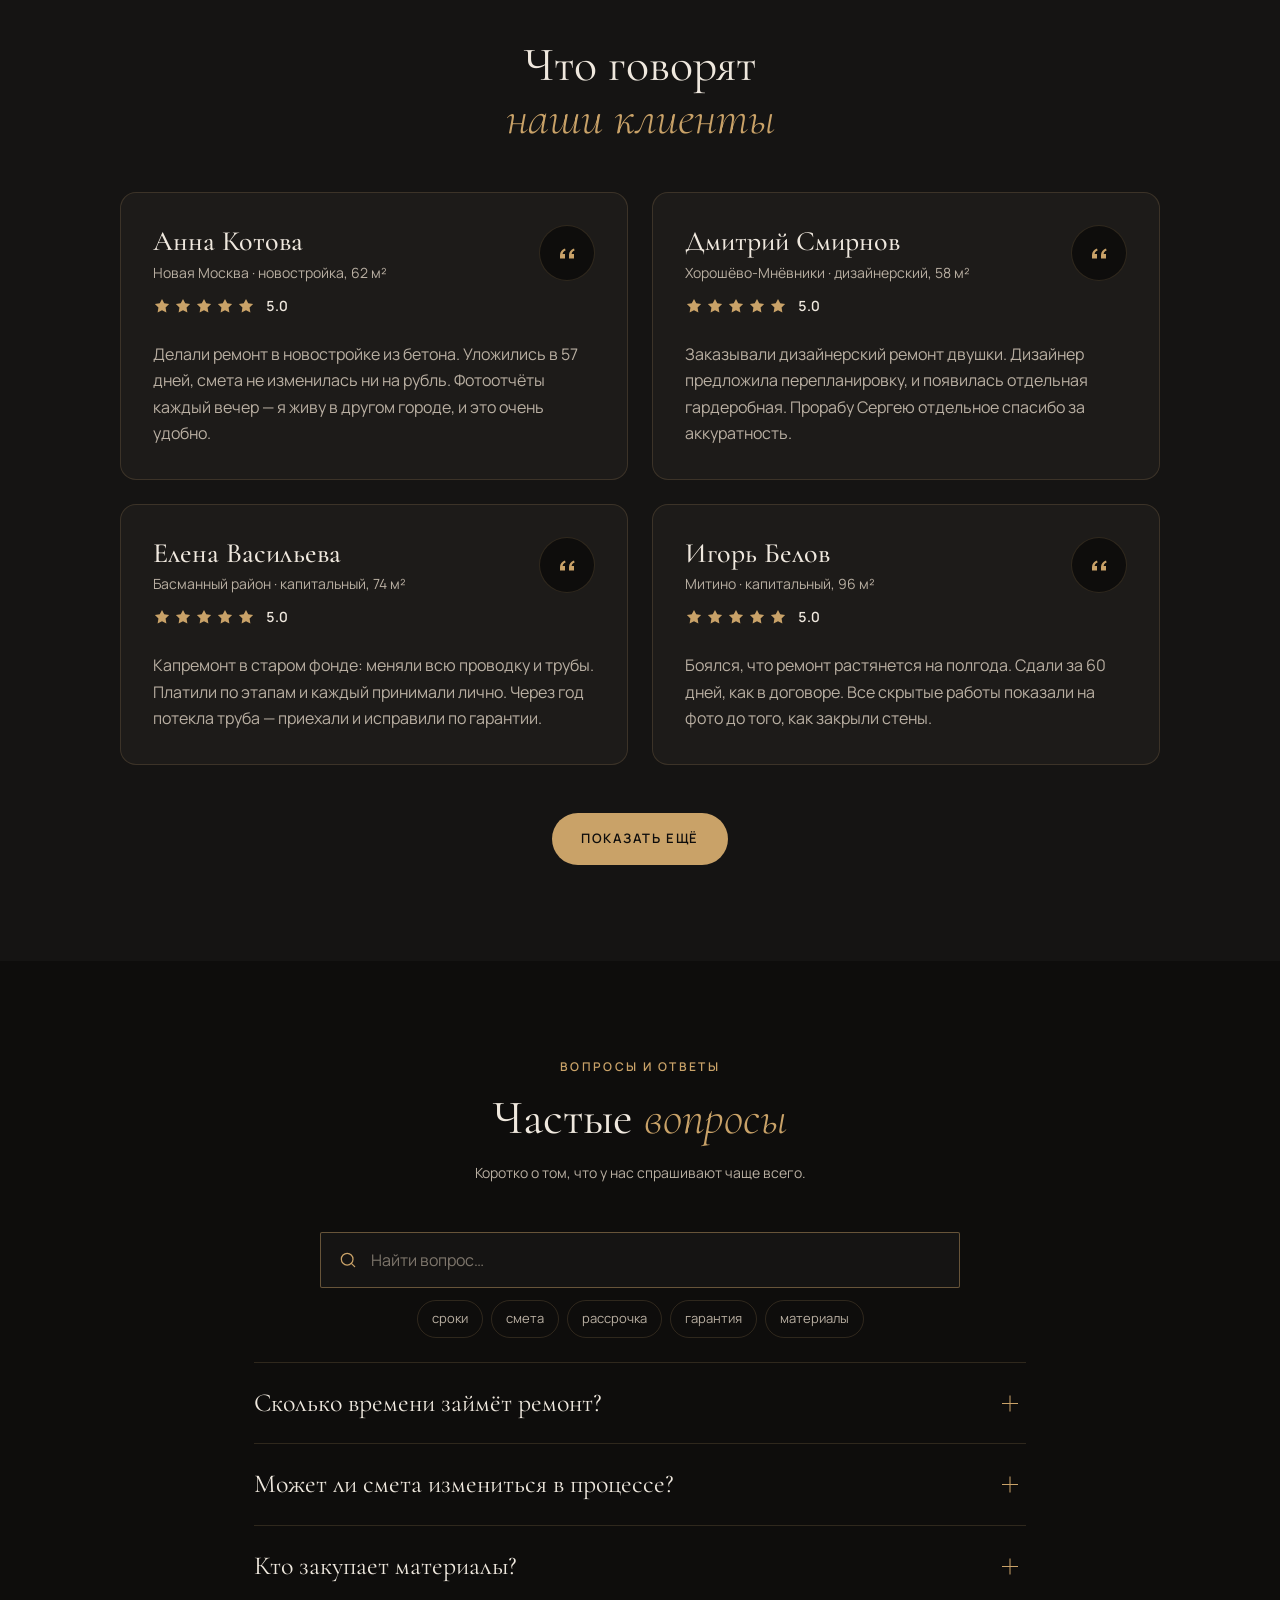
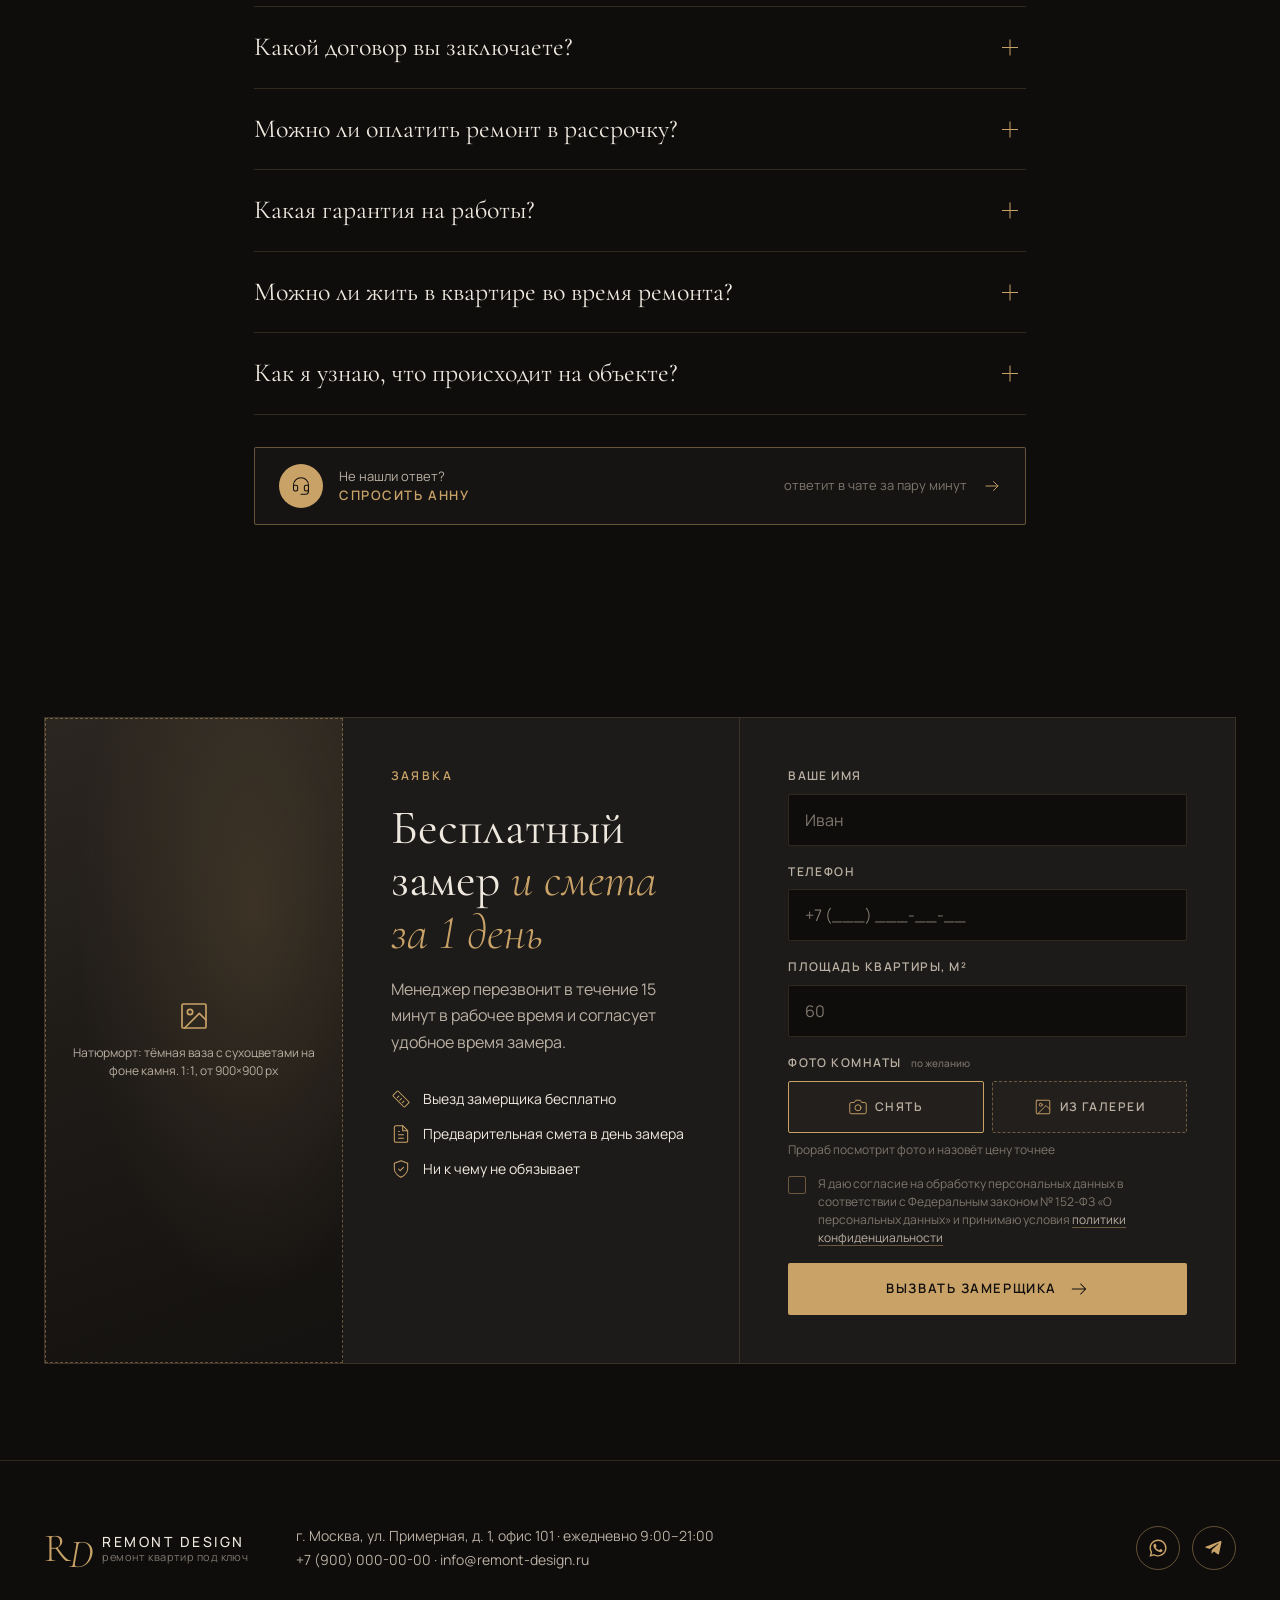
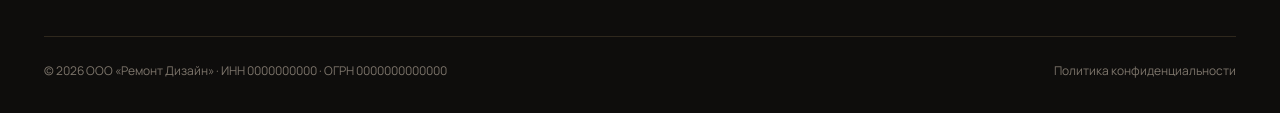
==== commit 7dfc98be: "Replace the hero photo with a dark evening interior Co-Authored-By: Claude Opus 5.5 <noreply@anthrop" ====
--- a/index.html
+++ b/index.html
@@ -13,7 +13,7 @@
   <link rel="preconnect" href="https://fonts.gstatic.com" crossorigin>
   <link href="https://fonts.googleapis.com/css2?family=Cormorant+Garamond:ital,wght@0,300;0,400;0,500;1,300;1,400&family=Manrope:wght@400;500;600&display=swap" rel="stylesheet">
   <link rel="preload" as="image" href="images/hero.webp" type="image/webp">
-  <link rel="stylesheet" href="styles.css">
+  <link rel="stylesheet" href="styles.css?v=202610082136">
   <link rel="icon" href="data:image/svg+xml,%3Csvg xmlns='http://www.w3.org/2000/svg' viewBox='0 0 32 32'%3E%3Crect width='32' height='32' fill='%230E0D0C'/%3E%3Ctext x='16' y='23' font-family='Georgia,serif' font-size='17' fill='%23C9A268' text-anchor='middle'%3ERD%3C/text%3E%3C/svg%3E">
   <script>
     // Анимации появления включаем только если браузер их поддерживает
@@ -123,7 +123,7 @@
         <figure class="hero__media">
           <picture>
             <source srcset="images/hero.webp" type="image/webp">
-            <img class="hero__img" src="images/hero.jpg" width="1065" height="1080" alt="Светлая гостиная с панорамными окнами, модульным диваном и подсветкой — проект REMONT DESIGN" fetchpriority="high" decoding="async">
+            <img class="hero__img" src="images/hero.jpg" width="1376" height="768" alt="Светлая гостиная с панорамными окнами, модульным диваном и подсветкой — проект REMONT DESIGN" fetchpriority="high" decoding="async">
           </picture>
         </figure>
 
@@ -876,6 +876,6 @@
     </form>
   </section>
 
-  <script src="script.js"></script>
+  <script src="script.js?v=202610082136"></script>
 </body>
 </html>
--- a/styles.css
+++ b/styles.css
@@ -2024,7 +2024,7 @@
     background: linear-gradient(180deg, rgba(14, 13, 12, 0.55) 0%, rgba(14, 13, 12, 0.88) 55%, var(--ink-900) 100%);
   }
   .hero__facts { grid-template-columns: repeat(2, 1fr); }
-  .js-anim .hero__media::before { background: linear-gradient(180deg, rgba(14, 13, 12, 0.35) 0%, rgba(14, 13, 12, 0.85) 55%, var(--ink-900) 100%); }
+  .js-anim .hero__media::before { background: linear-gradient(180deg, rgba(14, 13, 12, 0.15) 0%, rgba(14, 13, 12, 0.7) 55%, var(--ink-900) 100%); }
   .stack { --stack-top: 10vh; }
   .ba { aspect-ratio: 4 / 5; }
   .ba-gallery, .ba-gallery + .ba__meta { --ba-ratio: 4 / 5; }
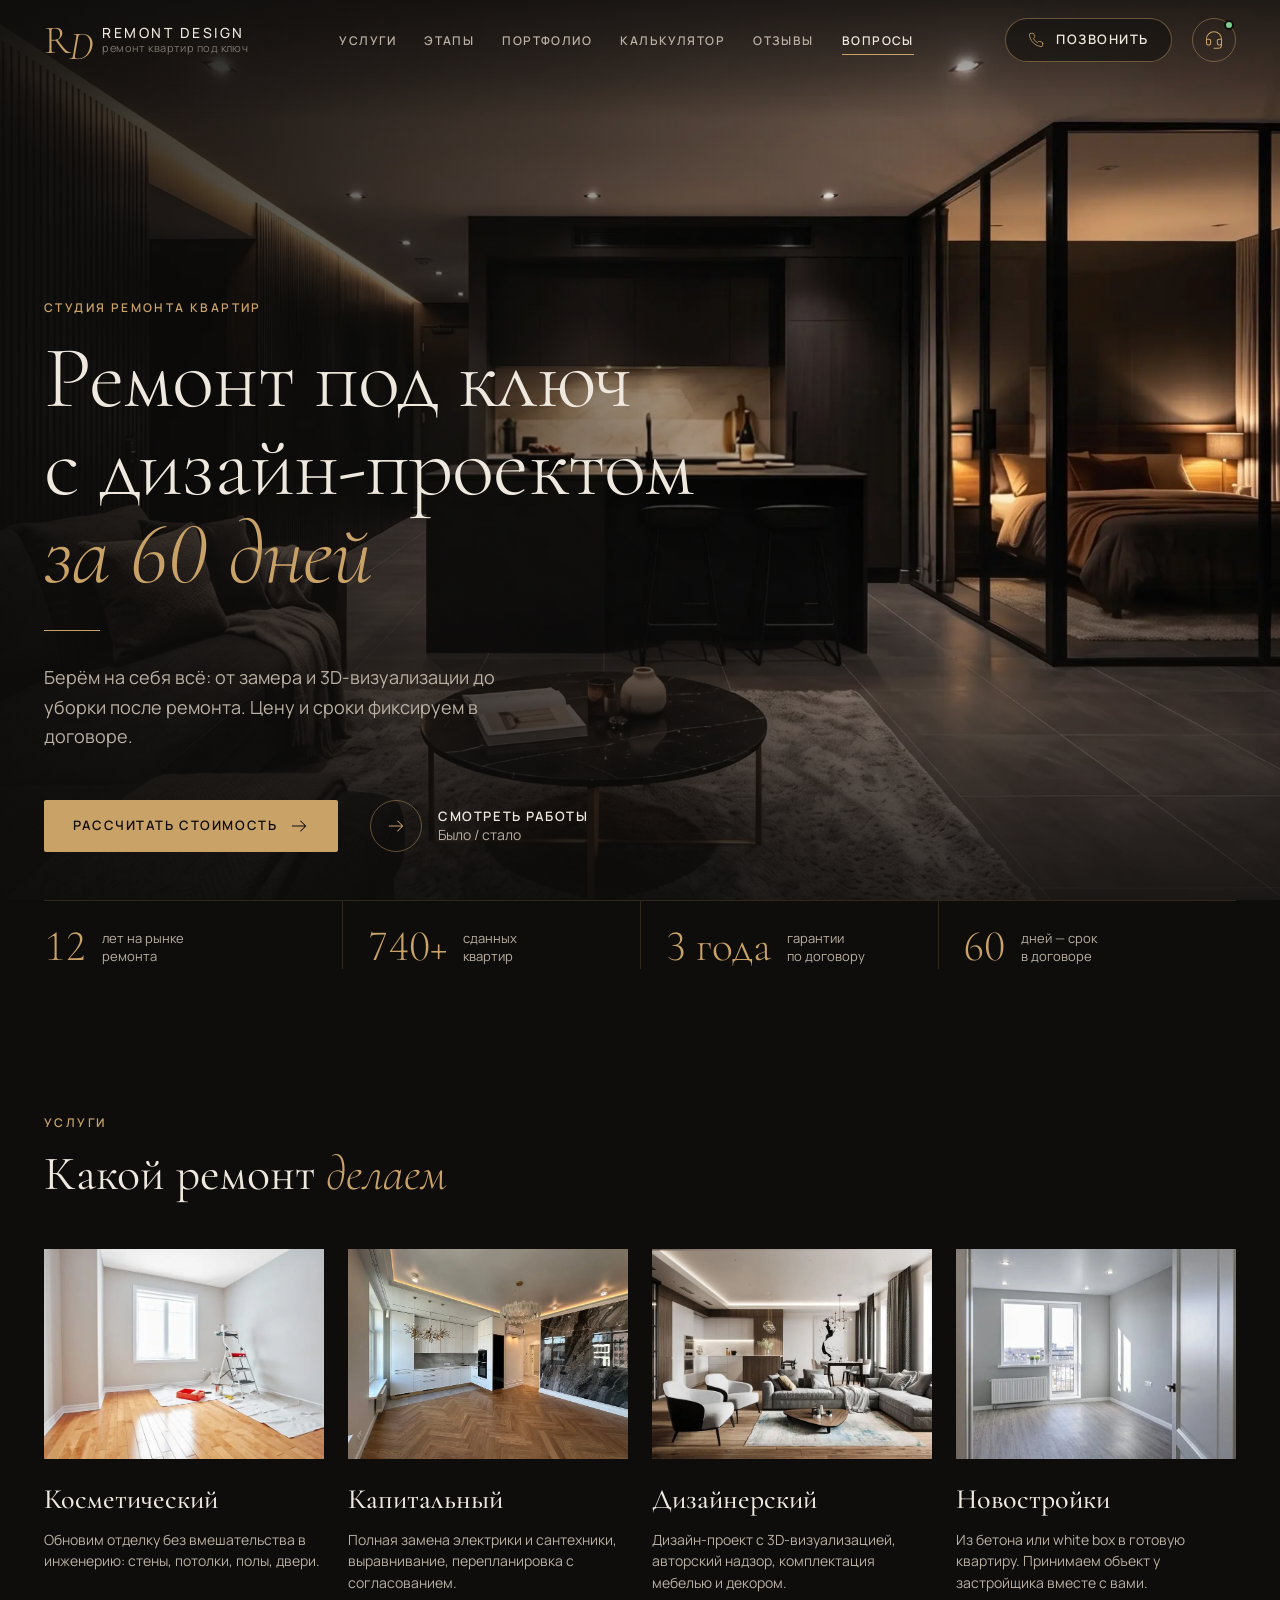
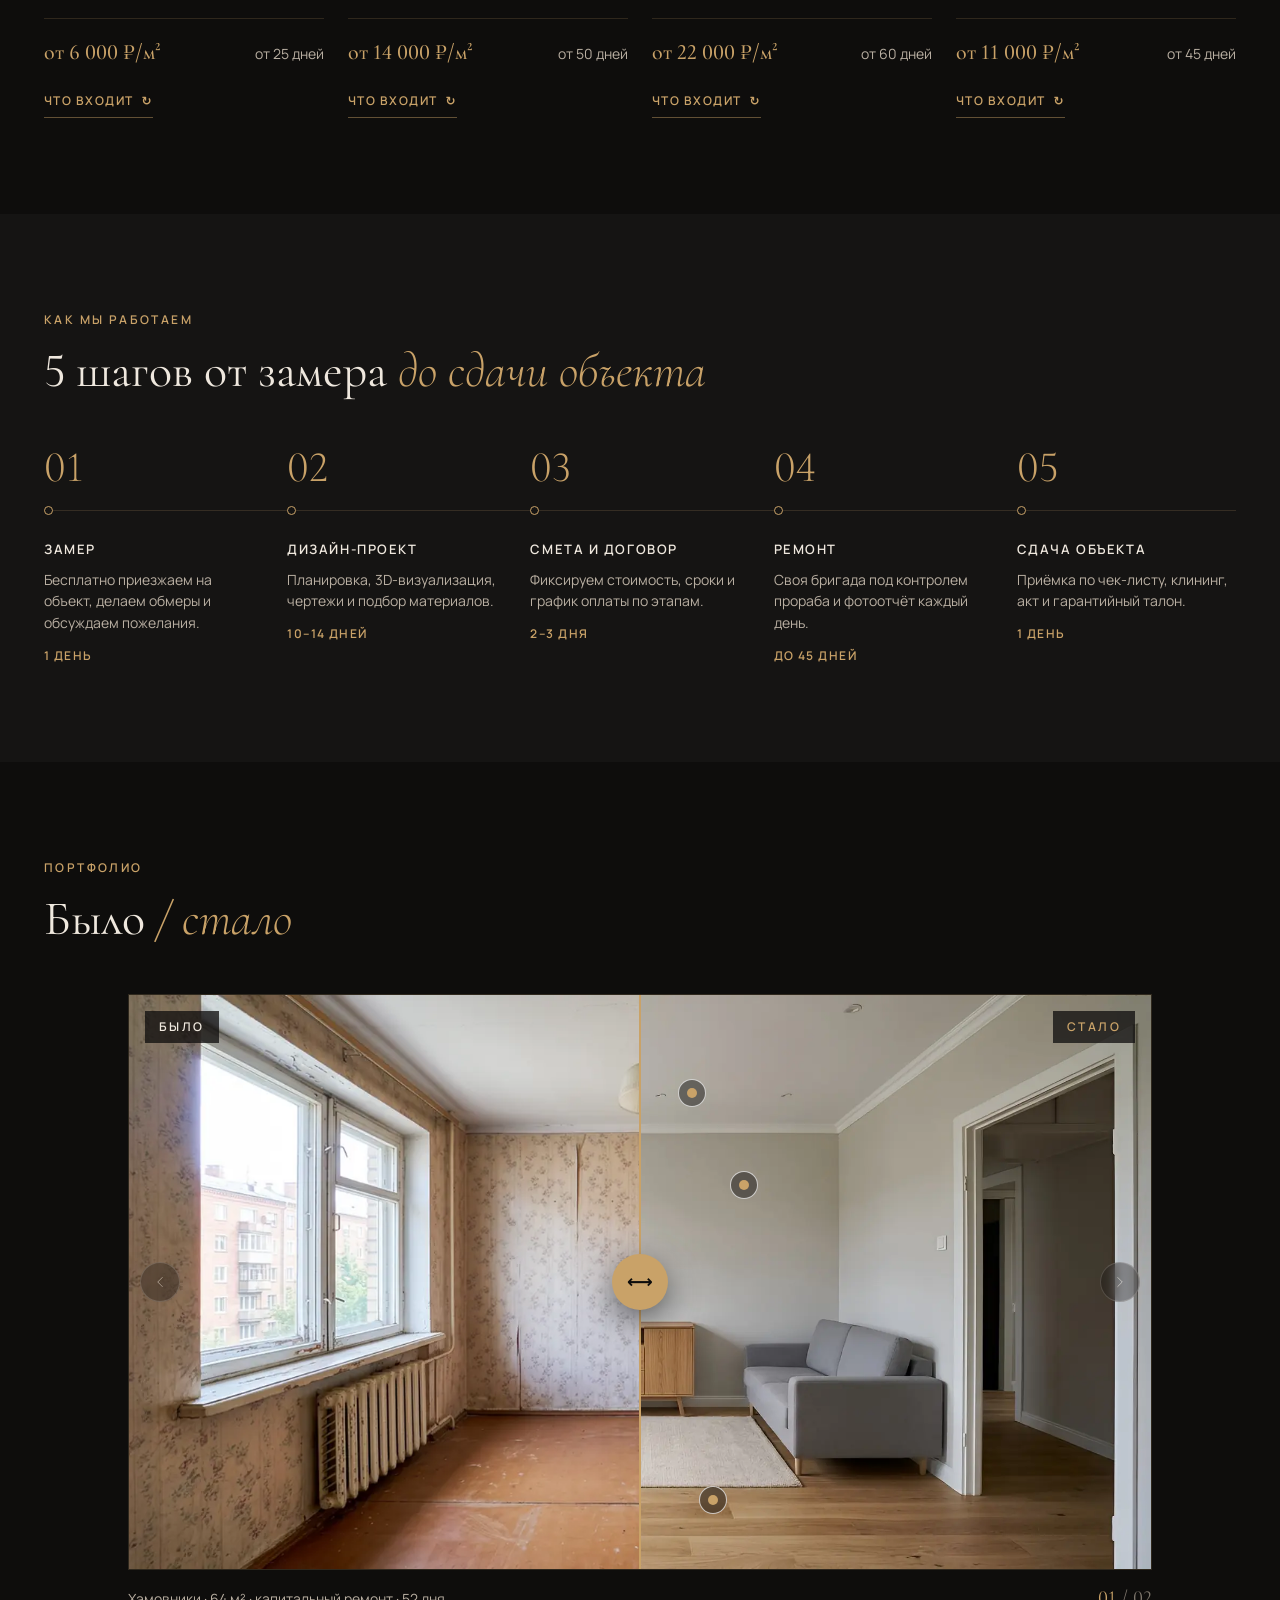
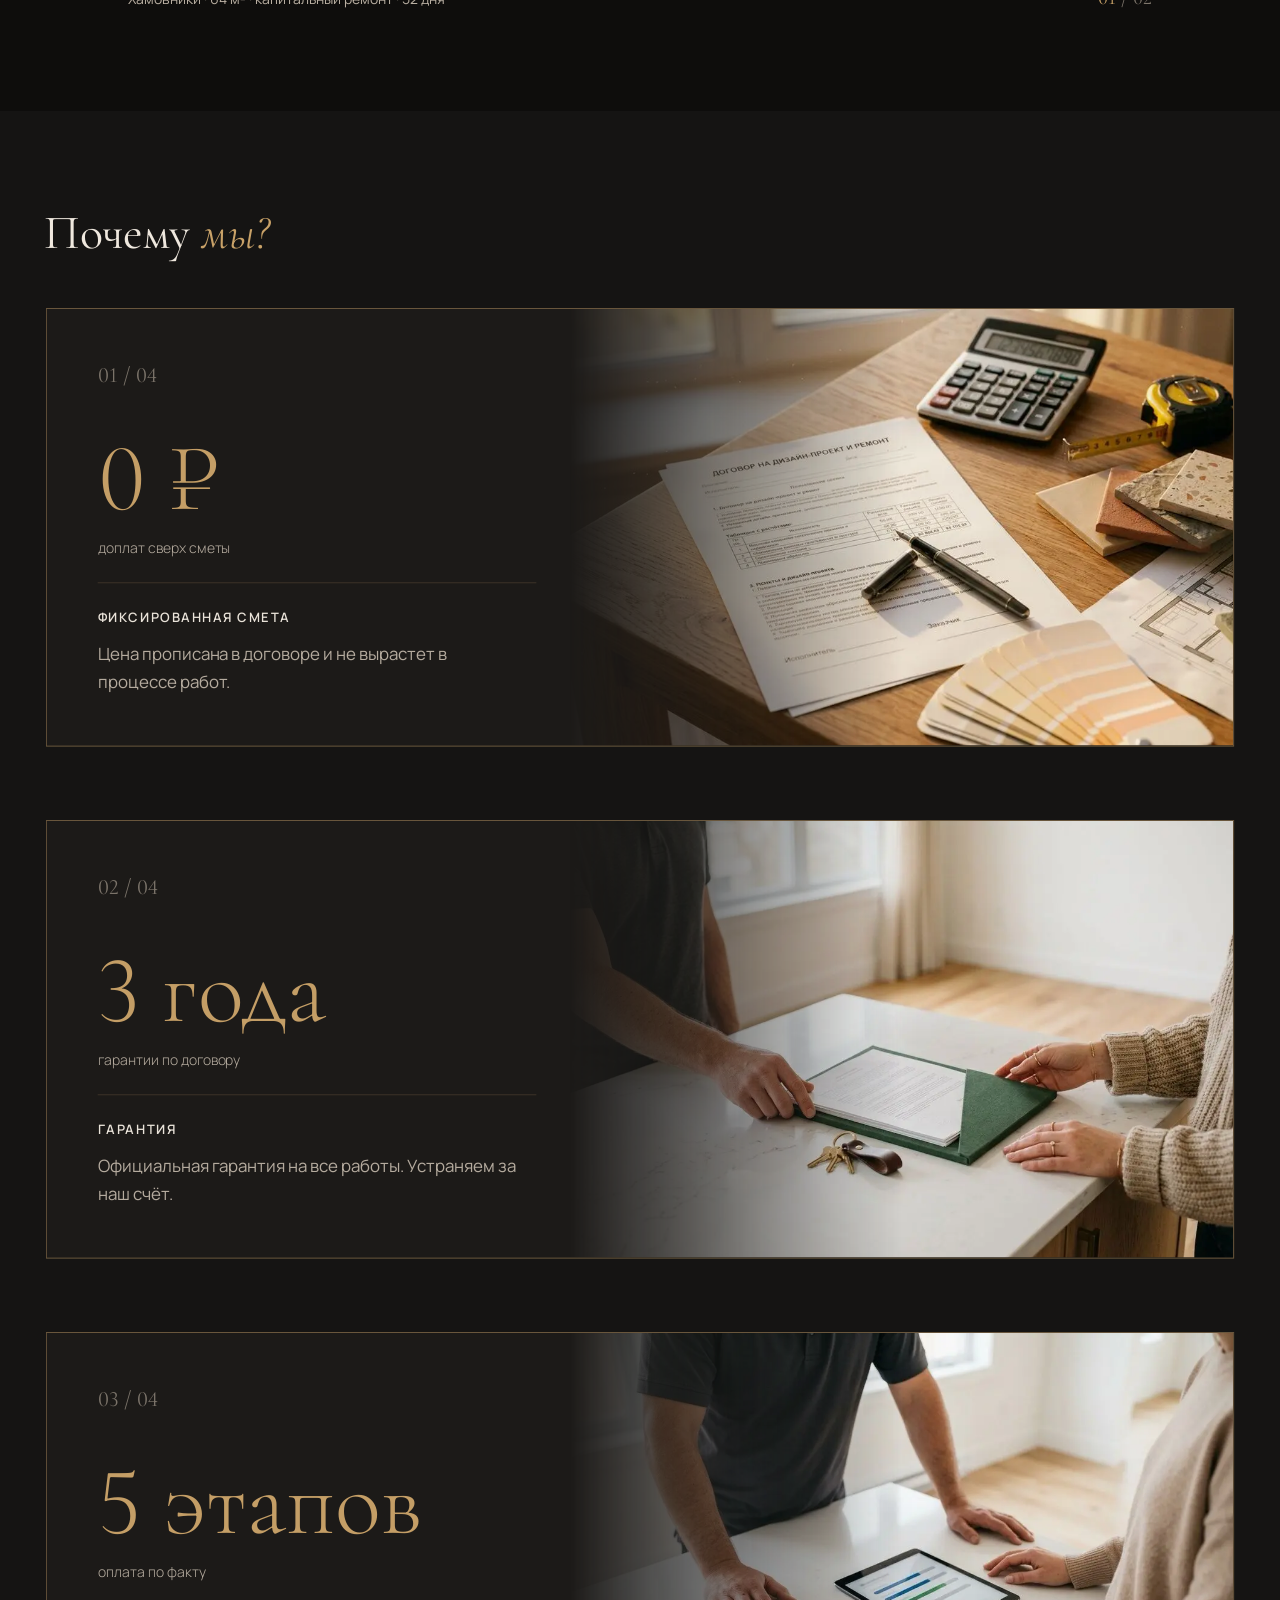
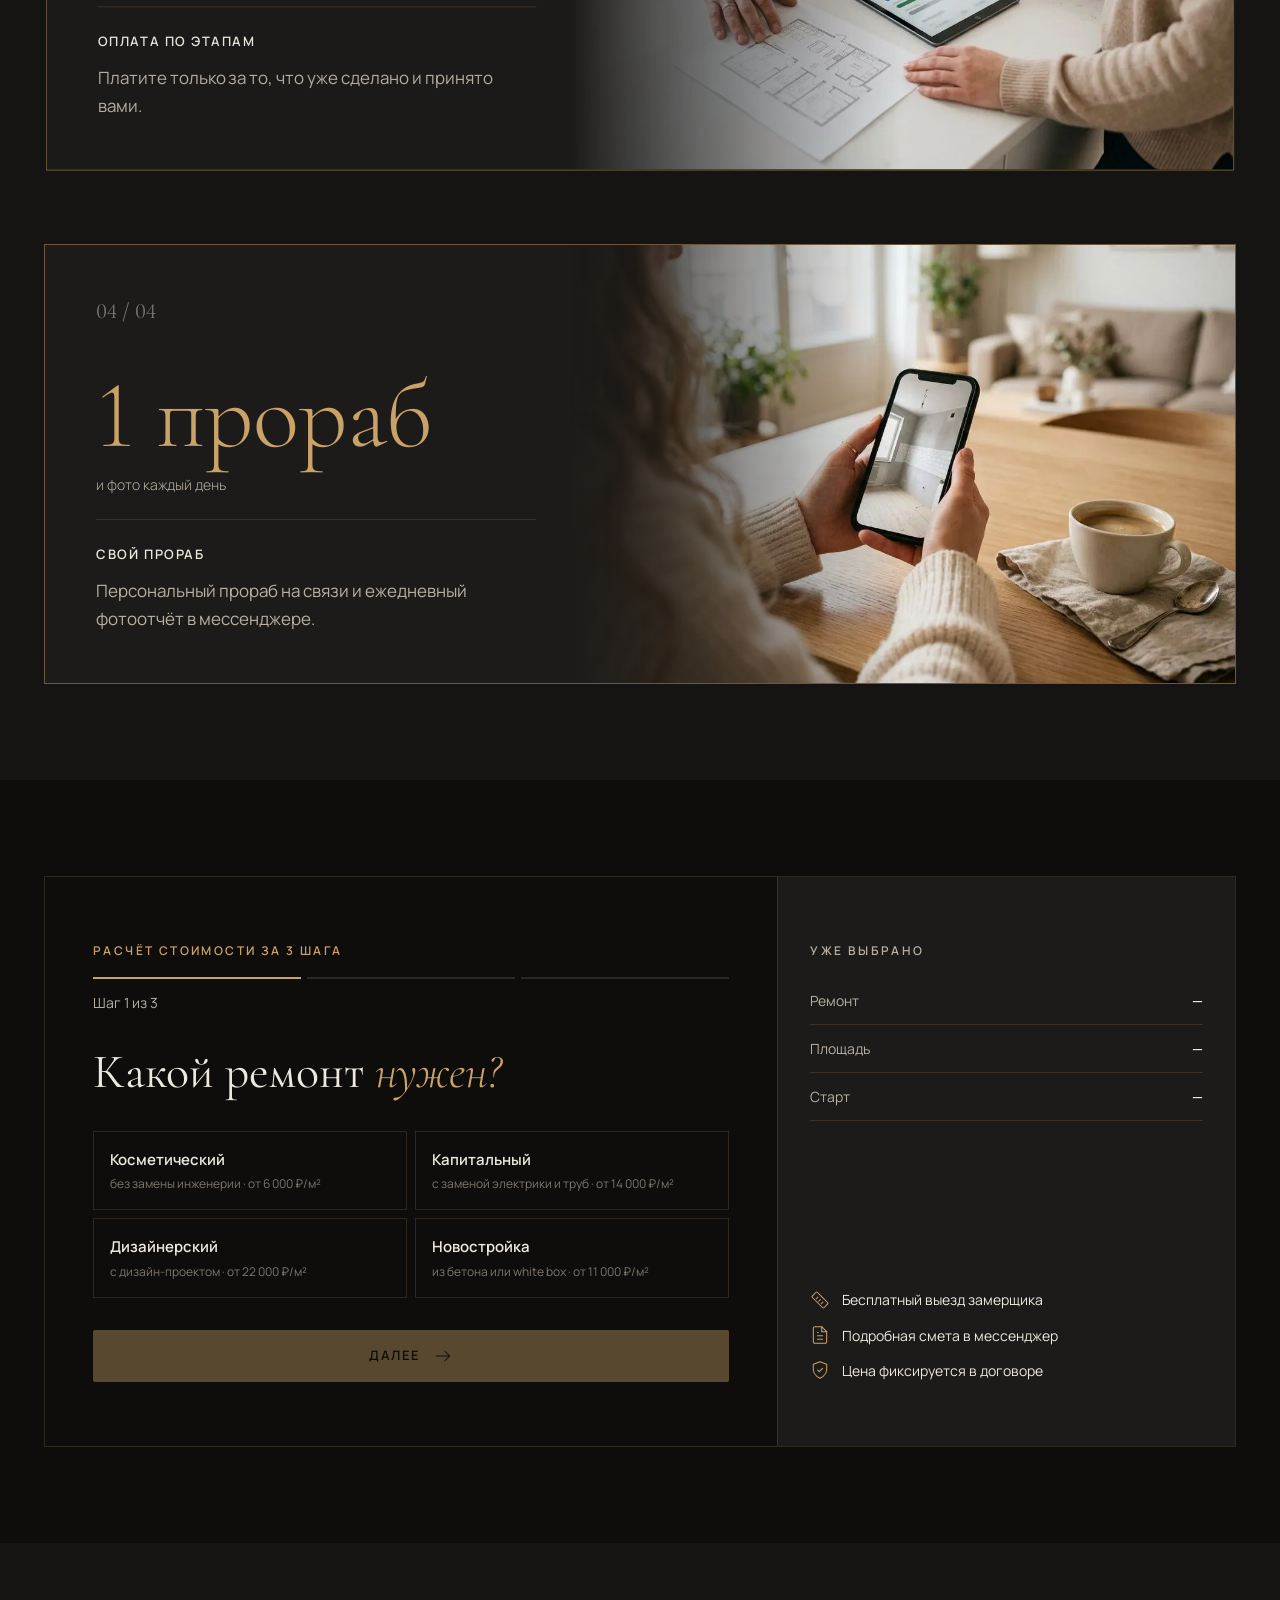
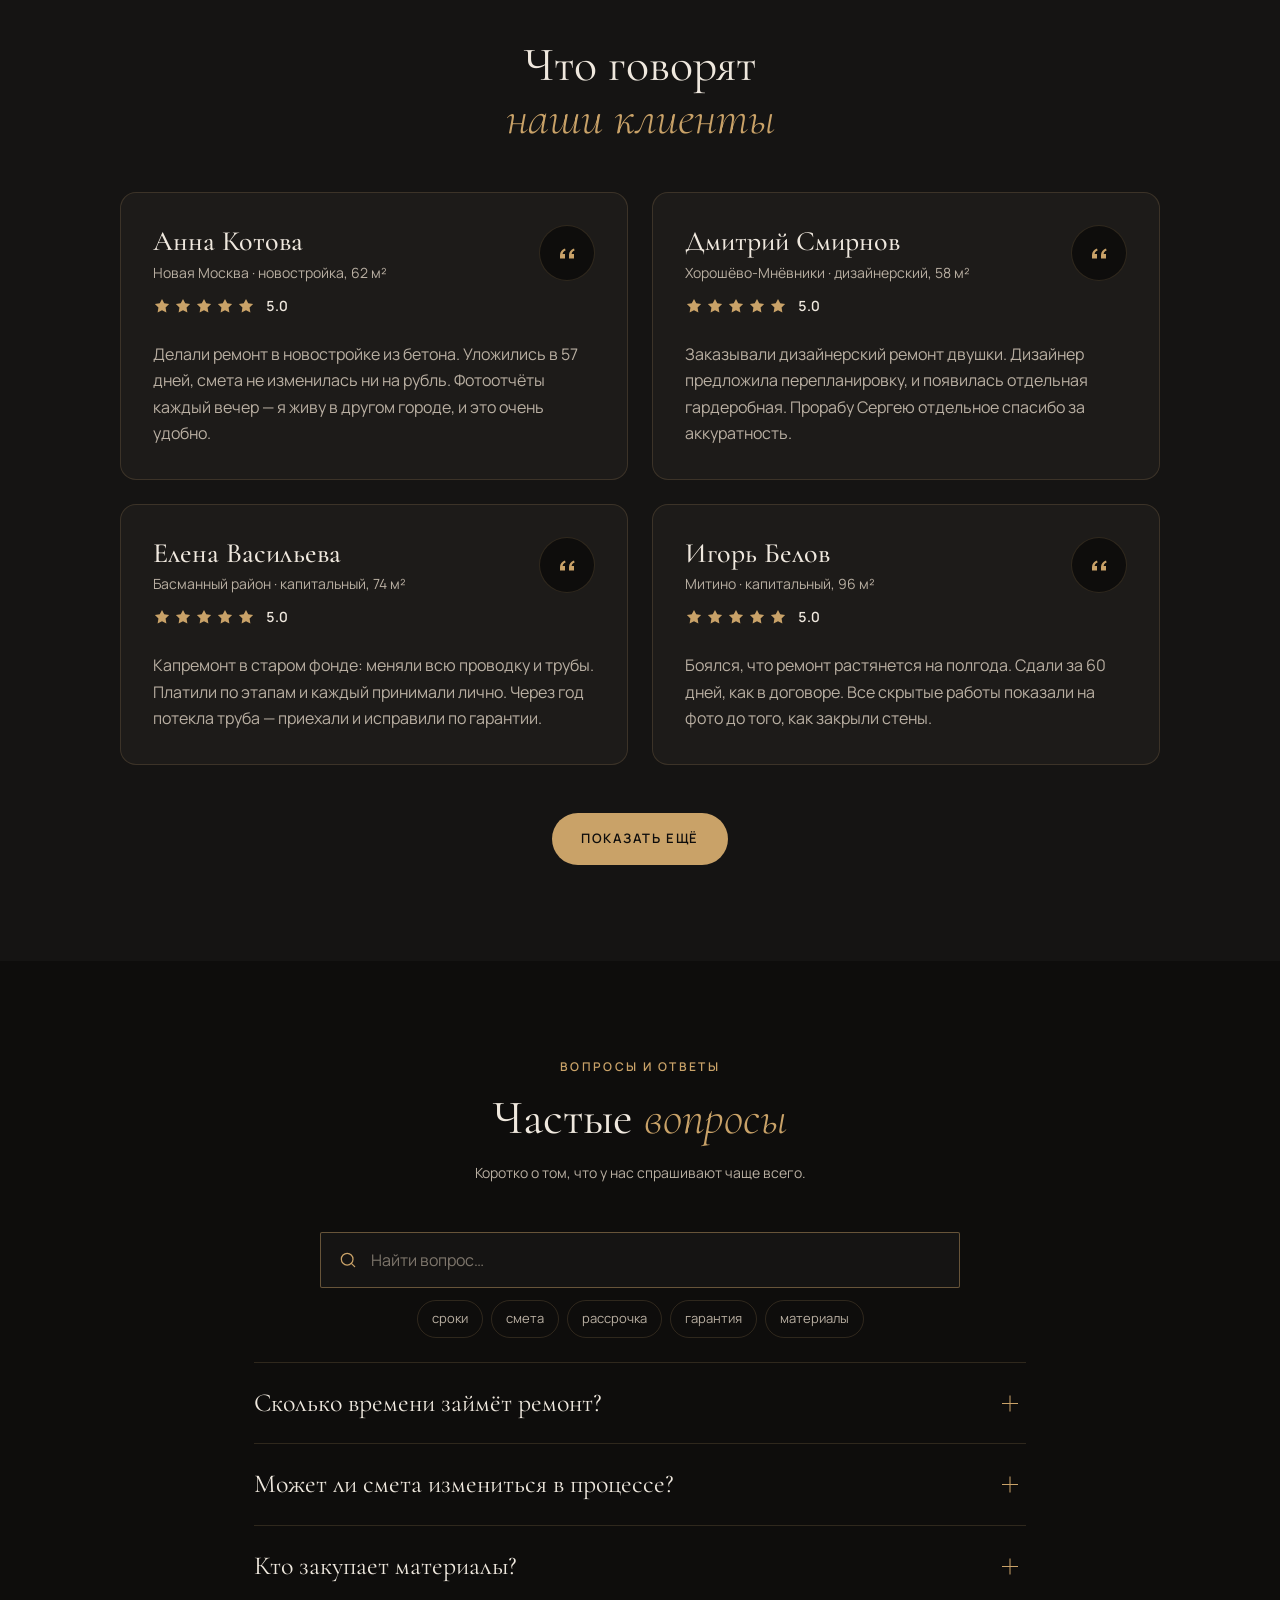
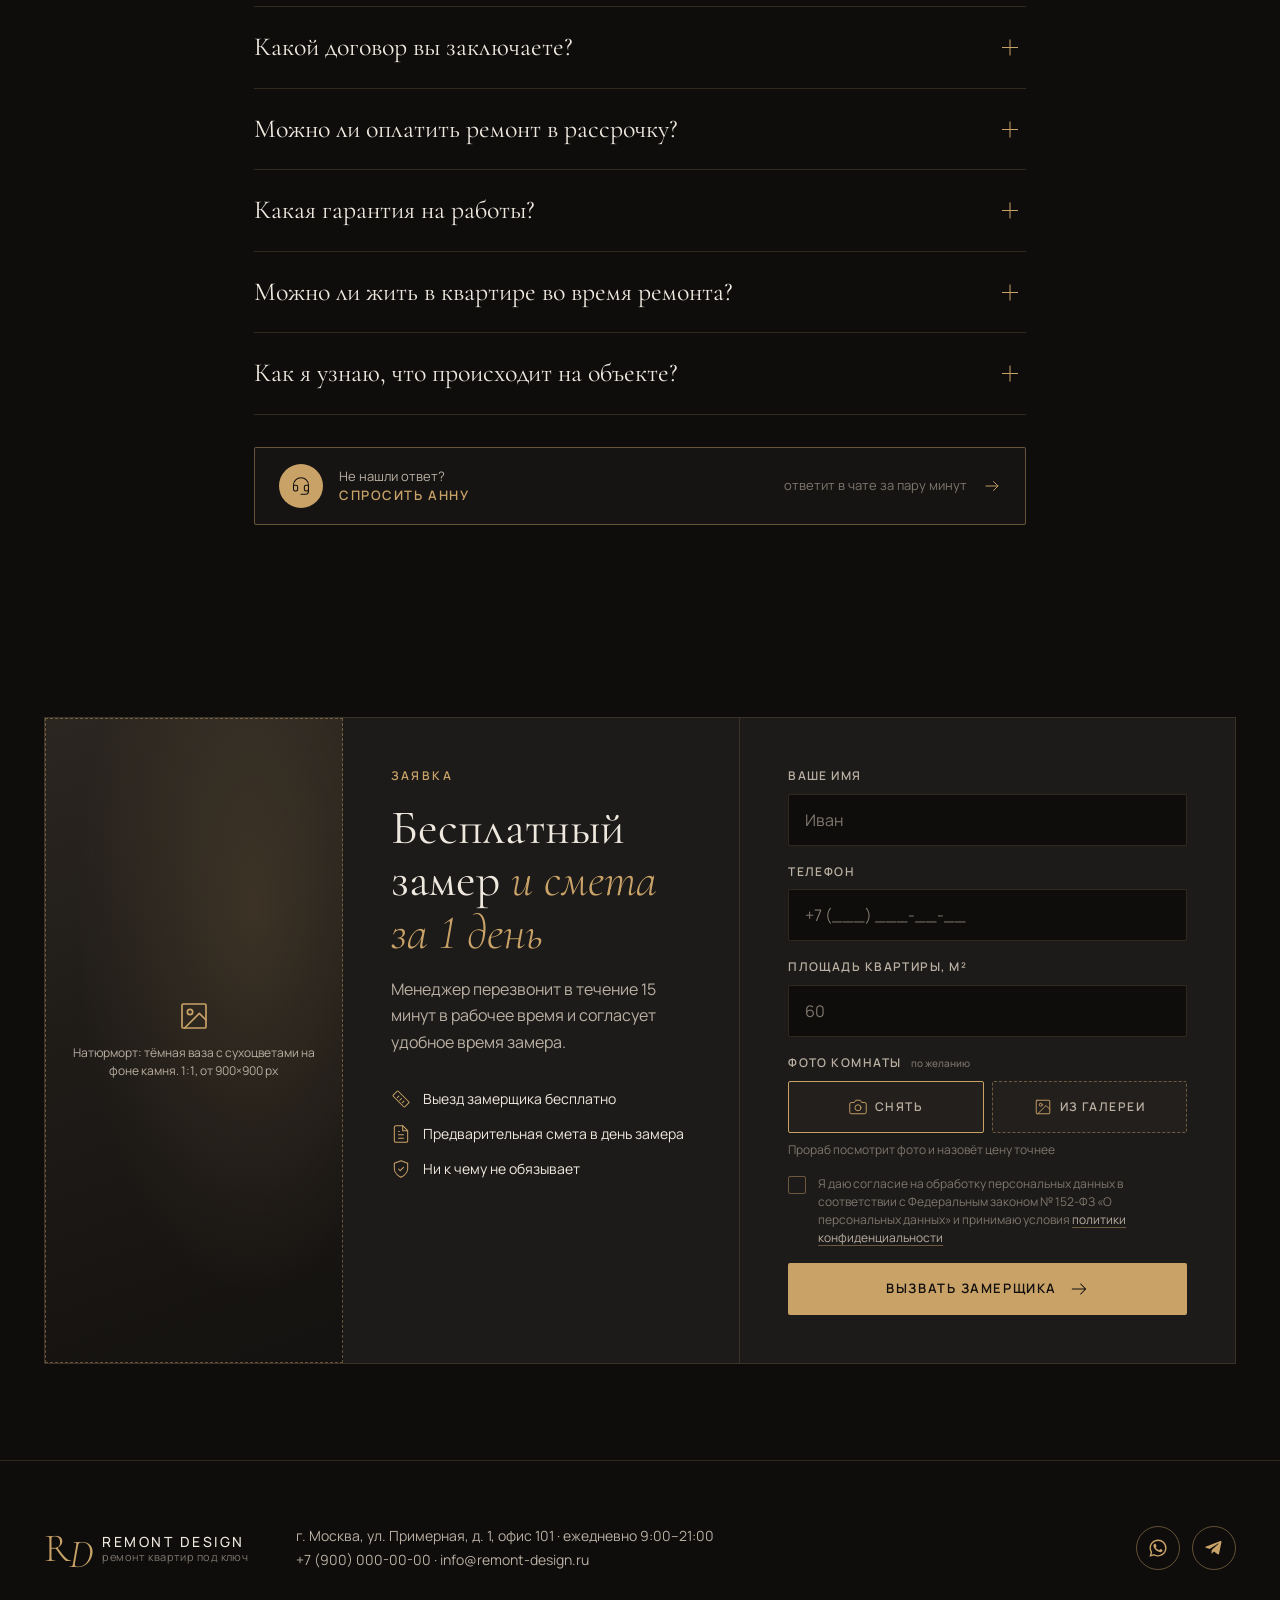
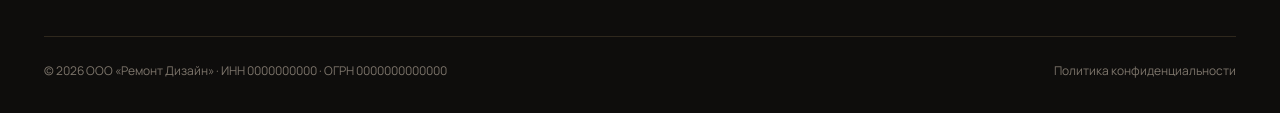
==== commit ddbb643d: "Use the higher-resolution hero photo Co-Authored-By: Claude Opus 5.5 <noreply@anthropic.com> Claude-" ====
--- a/index.html
+++ b/index.html
@@ -13,7 +13,7 @@
   <link rel="preconnect" href="https://fonts.gstatic.com" crossorigin>
   <link href="https://fonts.googleapis.com/css2?family=Cormorant+Garamond:ital,wght@0,300;0,400;0,500;1,300;1,400&family=Manrope:wght@400;500;600&display=swap" rel="stylesheet">
   <link rel="preload" as="image" href="images/hero.webp" type="image/webp">
-  <link rel="stylesheet" href="styles.css?v=202610082136">
+  <link rel="stylesheet" href="styles.css?v=202610082212">
   <link rel="icon" href="data:image/svg+xml,%3Csvg xmlns='http://www.w3.org/2000/svg' viewBox='0 0 32 32'%3E%3Crect width='32' height='32' fill='%230E0D0C'/%3E%3Ctext x='16' y='23' font-family='Georgia,serif' font-size='17' fill='%23C9A268' text-anchor='middle'%3ERD%3C/text%3E%3C/svg%3E">
   <script>
     // Анимации появления включаем только если браузер их поддерживает
@@ -123,7 +123,7 @@
         <figure class="hero__media">
           <picture>
             <source srcset="images/hero.webp" type="image/webp">
-            <img class="hero__img" src="images/hero.jpg" width="1376" height="768" alt="Светлая гостиная с панорамными окнами, модульным диваном и подсветкой — проект REMONT DESIGN" fetchpriority="high" decoding="async">
+            <img class="hero__img" src="images/hero.jpg" width="2576" height="1438" alt="Светлая гостиная с панорамными окнами, модульным диваном и подсветкой — проект REMONT DESIGN" fetchpriority="high" decoding="async">
           </picture>
         </figure>
 
@@ -876,6 +876,6 @@
     </form>
   </section>
 
-  <script src="script.js?v=202610082136"></script>
+  <script src="script.js?v=202610082212"></script>
 </body>
 </html>
